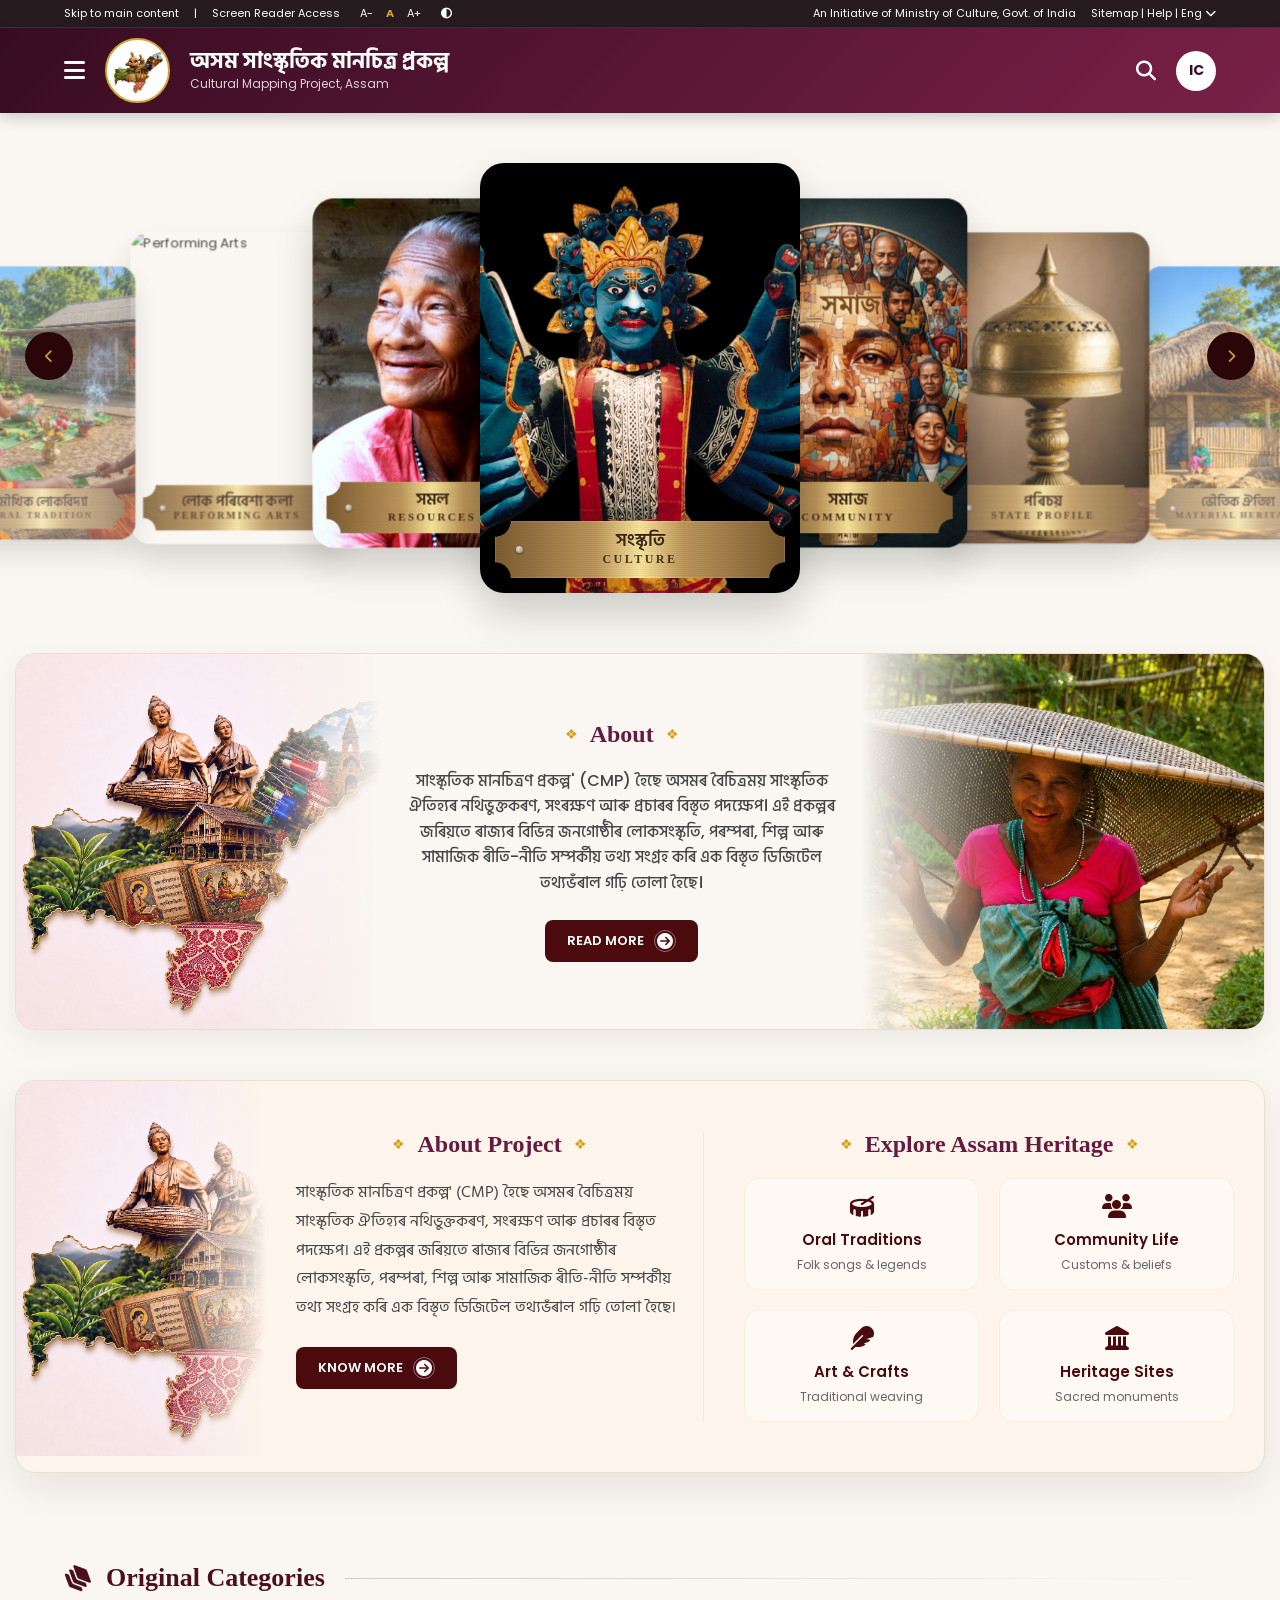
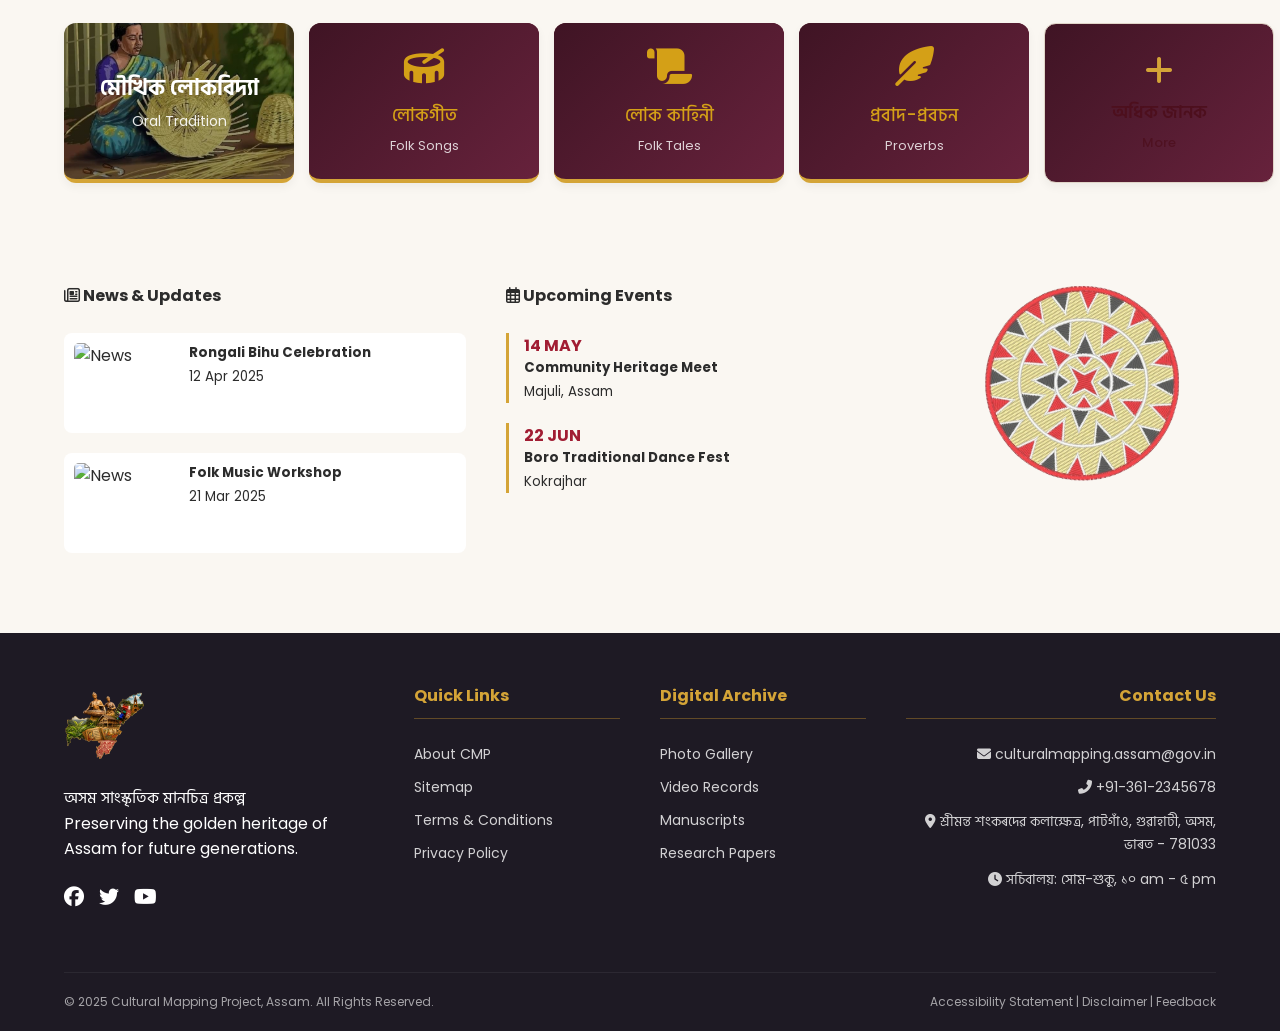
==== index.html @ 6294e620 "Himaxu1" ====
<!DOCTYPE html>
<html lang="as">

<head>
    <meta charset="UTF-8">
    <meta name="viewport" content="width=device-width, initial-scale=1.0">
    <title>অসম সাংস্কৃতিক মানচিত্ৰ প্ৰকল্প | Cultural Mapping Project, Assam</title>

    <!-- Font Awesome 6 -->
    <link rel="stylesheet" href="https://cdnjs.cloudflare.com/ajax/libs/font-awesome/6.4.0/css/all.min.css">
    <link rel="stylesheet" href="assets/css/homepage-styles.css">

    <!-- Google Fonts: Poppins & Hind Siliguri for Assamese -->
    <link
        href="https://fonts.googleapis.com/css2?family=Poppins:wght@400;500;600;700&family=Hind+Siliguri:wght@400;500;600;700&display=swap"
        rel="stylesheet">
</head>

<body>

    <!-- SECTION 1: Accessibility -->
    <div class="top-acc-bar">
        <div class="acc-left">
            <a href="#">Skip to main content</a>
            <span>|</span>
            <a href="#">Screen Reader Access</a>
            <div class="font-tools">
                <span>A-</span> <span class="active">A</span> <span>A+</span>
            </div>
            <span><i class="fas fa-adjust"></i></span>
        </div>
        <div class="acc-right">
            <span>An Initiative of Ministry of Culture, Govt. of India</span>
            <span>Sitemap | Help | Eng <i class="fas fa-chevron-down"></i></span>
        </div>
    </div>

    <!-- SECTION 2: Header -->
    <header>
        <div class="header-left">
            <div class="menu-toggle"><i class="fas fa-bars"></i></div>
            <a href ="index.html">
            <div class="logo-circle">
                <img src="assets/logo_cm.png" alt="Logo">
            </div>
            </a>
            <div class="title-area">
                <h1>অসম সাংস্কৃতিক মানচিত্ৰ প্ৰকল্প</h1>
                <p>Cultural Mapping Project, Assam</p>
            </div>
        </div>
        <div class="header-right">
            <i class="fas fa-search" style="font-size: 20px; cursor: pointer;"></i>
            <div class="ic-badge">IC</div>
        </div>
    </header>
    <!-- SECTION 3: Collapsible Navigation Menu -->
    <nav class="navbar-menu" id="navbarMenu">
        <div class="navbar-menu-inner">
            <!-- Close Button -->
            <div class="menu-close"><i class="fas fa-times"></i></div>

            <!-- Menu Items -->
            <ul class="menu-list">
                <!-- Menu 1: Xobixesh with 5 submenus -->
                <li class="menu-item">
                    <a href="#" class="menu-link menu-parent">
                        <span>সবিশেষ</span>
                        <i class="fas fa-chevron-down toggle-icon"></i>
                    </a>
                    <ul class="submenu">
                        <li><a href="#">বিষয়বস্তু ১</a></li>
                        <li><a href="#">বিষয়বস্তু ২</a></li>
                        <li><a href="#">বিষয়বস্তু ৩</a></li>
                        <li><a href="#">বিষয়বস্তু ৪</a></li>
                        <li><a href="#">বিষয়বস্তু ৫</a></li>
                    </ul>
                </li>

                <!-- Menu 2: Rajya Porisoi -->
                <li class="menu-item">
                    <a href="#" class="menu-link">
                        <span>ৰাজ্য পৰিচয়</span>
                    </a>
                </li>

                <!-- Menu 3: Xomol with 4 submenus -->
                <li class="menu-item">
                    <a href="#" class="menu-link menu-parent">
                        <span>সমল</span>
                        <i class="fas fa-chevron-down toggle-icon"></i>
                    </a>
                    <ul class="submenu">
                        <li><a href="#">সম্পদ ১</a></li>
                        <li><a href="#">সম্পদ ২</a></li>
                        <li><a href="#">সম্পদ ৩</a></li>
                        <li><a href="#">সম্পদ ৪</a></li>
                    </ul>
                </li>

                <!-- Menu 4: Karmoklaap -->
                <li class="menu-item">
                    <a href="#" class="menu-link">
                        <span>কৰ্মক্লাপ</span>
                    </a>
                </li>
            </ul>
        </div>
    </nav>


    <!-- SECTION 5: Carousal Section -->
    <section class="cmp-hero-carousel-section">

        <button class="cmp-carousel-arrow cmp-prev" id="prevBtn">
            <i class="fas fa-chevron-left"></i>
        </button>

        <button class="cmp-carousel-arrow cmp-next" id="nextBtn">
            <i class="fas fa-chevron-right"></i>
        </button>

        <div class="cmp-carousel-wrapper">

            <!-- Slide 1: Culture -->
            <a href="Sanskriti.html">
                <div class="cmp-slide">
                    <img src="assets/slider/সংস্কৃতি.jpg" alt="Culture">
                    <div class="cmp-slide-label">
                        <div class="as-title">সংস্কৃতি</div>
                        <div class="en-subtitle">Culture</div>
                    </div>
                </div>
            </a>

            <!-- Slide 2: Community -->
            <div class="cmp-slide">
                <img src="assets/slider/সমাজ.jpg" alt="Community">
                <div class="cmp-slide-label">
                    <div class="as-title">সমাজ</div>
                    <div class="en-subtitle">Community</div>
                </div>
            </div>

            <!-- Slide 3: State Profile -->
            <div class="cmp-slide">
                <img src="assets/slider/ৰাজ্য পৰিচয়.png" alt="Profile">
                <div class="cmp-slide-label">
                    <div class="as-title">পৰিচয়</div>
                    <div class="en-subtitle">State Profile</div>
                </div>
            </div>

            <!-- Slide 4: Material Heritage -->
            <div class="cmp-slide">
                <img src="assets/slider/ভৌতিক সংস্কৃতি.png" alt="Material Heritage">
                <div class="cmp-slide-label">
                    <div class="as-title">ভৌতিক ঐতিহ্য</div>
                    <div class="en-subtitle">Material Heritage</div>
                </div>
            </div>

            <!-- Slide 5: Oral Tradition -->
            <div class="cmp-slide">
                <img src="assets/slider/মৌখিক লোক বিদ্যা.png" alt="Oral Tradition">
                <div class="cmp-slide-label">
                    <div class="as-title">মৌখিক লোকবিদ্যা</div>
                    <div class="en-subtitle">Oral Tradition</div>
                </div>
            </div>

            <!-- Slide 6: Folk Performing Arts -->
            <div class="cmp-slide">
                <img src="assets/slider/লোক পৰিবেশ্য কলা.jpg" alt="Performing Arts">
                <div class="cmp-slide-label">
                    <div class="as-title">লোক পৰিবেশ্য কলা</div>
                    <div class="en-subtitle">Performing Arts</div>
                </div>
            </div>

            <!-- Slide 7: Resources -->
            <div class="cmp-slide">
                <img src="assets/slider/সমল.jpg" alt="Resources">
                <div class="cmp-slide-label">
                    <div class="as-title">সমল</div>
                    <div class="en-subtitle">Resources</div>
                </div>
            </div>

        </div>

    </section>

    <!-- SECTION NEW: About Project -->
    <div class="heritage-banner">

        <!-- Left King Image -->
        <div class="left-side-img"></div>

        <!-- Center Text -->
        <div class="content-area">
            <!-- <div class="tagline">Did You Know ?</div> -->
            <!-- <h2 class="title">About</h2> -->
            <div class="cmp-title-row">
                <span>❖</span>
                <h3>About</h3>
                <span>❖</span>
            </div>
            <p class="desc">
                সাংস্কৃতিক মানচিত্ৰণ প্ৰকল্প' (CMP) হৈছে অসমৰ বৈচিত্ৰময় সাংস্কৃতিক ঐতিহ্যৰ নথিভুক্তকৰণ, সংৰক্ষণ আৰু
                প্ৰচাৰৰ বিস্তৃত পদক্ষেপ। এই প্ৰকল্পৰ জৰিয়তে ৰাজ্যৰ বিভিন্ন জনগোষ্ঠীৰ লোকসংস্কৃতি, পৰম্পৰা, শিল্প আৰু
                সামাজিক ৰীতি-নীতি সম্পৰ্কীয় তথ্য সংগ্ৰহ কৰি এক বিস্তৃত ডিজিটেল তথ্যভঁৰাল গঢ়ি তোলা হৈছে।
            </p>
            <a href="#" class="btn-read-more">
                Read More <i class="fas fa-arrow-circle-right"></i>
            </a>
        </div>

        <!-- Right Temple Image -->
        <div class="right-side-img"></div>
    </div>

    <section class="cmp-unified-about">

        <!-- Frame Left -->
        <div class="side-img left-side-img"></div>

        <!-- Combined Center Content -->
        <div class="content-wrap">

            <!-- Column 1: Project Description -->
            <div class="about-text-col">
                <div class="cmp-title-row">
                    <span>❖</span>
                    <h3>About Project</h3>
                    <span>❖</span>
                </div>
                <p>
                    সাংস্কৃতিক মানচিত্ৰণ প্ৰকল্প' (CMP) হৈছে অসমৰ বৈচিত্ৰময় সাংস্কৃতিক ঐতিহ্যৰ নথিভুক্তকৰণ, সংৰক্ষণ আৰু
                    প্ৰচাৰৰ বিস্তৃত পদক্ষেপ। এই প্ৰকল্পৰ জৰিয়তে ৰাজ্যৰ বিভিন্ন জনগোষ্ঠীৰ লোকসংস্কৃতি, পৰম্পৰা, শিল্প
                    আৰু সামাজিক ৰীতি-নীতি সম্পৰ্কীয় তথ্য সংগ্ৰহ কৰি এক বিস্তৃত ডিজিটেল তথ্যভঁৰাল গঢ়ি তোলা হৈছে।
                </p>
                <a href="#" class="btn-read-more">
                    Know More <i class="fas fa-arrow-circle-right"></i>
                </a>
            </div>

            <!-- Column 2: Heritage Explorer -->
            <div class="about-grid-col">
                <div class="cmp-title-row">
                    <span>❖</span>
                    <h3>Explore Assam Heritage</h3>
                    <span>❖</span>
                </div>

                <div class="heritage-grid">
                    <div class="heritage-item">
                        <i class="fas fa-drum"></i>
                        <h4>Oral Traditions</h4>
                        <p>Folk songs & legends</p>
                    </div>
                    <div class="heritage-item">
                        <i class="fas fa-users"></i>
                        <h4>Community Life</h4>
                        <p>Customs & beliefs</p>
                    </div>
                    <div class="heritage-item">
                        <i class="fas fa-feather"></i>
                        <h4>Art & Crafts</h4>
                        <p>Traditional weaving</p>
                    </div>
                    <div class="heritage-item">
                        <i class="fas fa-landmark"></i>
                        <h4>Heritage Sites</h4>
                        <p>Sacred monuments</p>
                    </div>
                </div>
            </div>

        </div>


    </section>


    <!-- 2. ORIGINAL CATEGORIES SECTION -->
    <section class="categories-section">
        <div class="category-header">
            <i class="fas fa-layer-group header-icon"></i>
            <h2>Original Categories</h2>
            <div class="divider-line"></div>
        </div>

        <div class="category-grid">
            <!-- Card 1: Featured -->
            <a href="#" class="cat-card featured">
                <h3>মৌখিক লোকবিদ্যা</h3>
                <p>Oral Tradition</p>
            </a>

            <!-- Card 2: Folk Songs -->
            <a href="#" class="cat-card maroon">
                <i class="fas fa-drum"></i>
                <div class="as-text">লোকগীত</div>
                <div class="en-text">Folk Songs</div>
            </a>

            <!-- Card 3: Folk Tales -->
            <a href="#" class="cat-card maroon">
                <i class="fas fa-scroll"></i>
                <div class="as-text">লোক কাহিনী</div>
                <div class="en-text">Folk Tales</div>
            </a>

            <!-- Card 4: Proverbs -->
            <a href="#" class="cat-card maroon">
                <i class="fas fa-feather-pointed"></i>
                <div class="as-text">প্ৰবাদ-প্রবচন</div>
                <div class="en-text">Proverbs</div>
            </a>

            <!-- Card 6: More -->
            <a href="#" class="cat-card more">
                <i class="fas fa-plus"></i>
                <div class="as-text">অধিক জানক</div>
                <div class="en-text">More</div>
            </a>
        </div>
    </section>

    <!-- SECTION 11: News & Events -->
    <section class="section-padding">
        <div class="news-events-grid">
            <div>
                <h4 style="margin-bottom: 25px;"><i class="far fa-newspaper"></i> News & Updates</h4>
                <div class="news-card">
                    <img src="https://placehold.co/100x80/5A1737/white?text=Bihu" alt="News">
                    <div>
                        <h5>Rongali Bihu Celebration</h5><small>12 Apr 2025</small>
                    </div>
                </div>
                <div class="news-card">
                    <img src="https://placehold.co/100x80/5A1737/white?text=Music" alt="News">
                    <div>
                        <h5>Folk Music Workshop</h5><small>21 Mar 2025</small>
                    </div>
                </div>
            </div>
            <div>
                <h4 style="margin-bottom: 25px;"><i class="far fa-calendar-alt"></i> Upcoming Events</h4>
                <div class="event-item">
                    <p class="event-date">14 MAY</p>
                    <h5>Community Heritage Meet</h5>
                    <small>Majuli, Assam</small>
                </div>
                <div class="event-item">
                    <p class="event-date">22 JUN</p>
                    <h5>Boro Traditional Dance Fest</h5>
                    <small>Kokrajhar</small>
                </div>
            </div>
            <div style="text-align: center;">
                <!-- Decorative Mandala from Image -->
                <img src="assets/jappi.jpg" style="width: 200px; opacity: 0.8;" alt="Mandala">
            </div>
        </div>
    </section>

    <!-- SECTION 13: Footer -->
    <footer>
        <div class="footer-grid">
            <div class="footer-col">
                <img src="assets/logo_cm.png" width="80" alt="Logo">
                <p style="margin-top: 15px; line-height: 1.6;">অসম সাংস্কৃতিক মানচিত্ৰ প্ৰকল্প<br>Preserving the golden
                    heritage of Assam for future generations.</p>
                <div class="social-links">
                    <a href="#"><i class="fab fa-facebook"></i></a>
                    <a href="#"><i class="fab fa-twitter"></i></a>
                    <a href="#"><i class="fab fa-youtube"></i></a>
                </div>
            </div>
            <div class="footer-col">
                <h4>Quick Links</h4>
                <ul>
                    <li>About CMP</li>
                    <li>Sitemap</li>
                    <li>Terms & Conditions</li>
                    <li>Privacy Policy</li>
                </ul>
            </div>
            <div class="footer-col">
                <h4>Digital Archive</h4>
                <ul>
                    <li>Photo Gallery</li>
                    <li>Video Records</li>
                    <li>Manuscripts</li>
                    <li>Research Papers</li>
                </ul>
            </div>
            <div class="footer-col" style="text-align: right;">
                <h4>Contact Us</h4>
                <ul>
                    <li><i class="fas fa-envelope"></i> culturalmapping.assam@gov.in</li>
                    <li><i class="fas fa-phone-alt"></i> +91-361-2345678</li>
                    <li><i class="fas fa-location-dot"></i> শ্ৰীমন্ত শংকৰদেৱ কলাক্ষেত্ৰ, পাটগাঁও, গুৱাহাটী, অসম, ভাৰত -
                        781033</li>
                    <li><i class="fas fa-clock"></i> সচিবালয়: সোম-শুকু, ১০ am - ৫ pm</li>
                </ul>

            </div>
        </div>
        <div class="footer-bottom">
            <p>&copy; 2025 Cultural Mapping Project, Assam. All Rights Reserved.</p>
            <p>Accessibility Statement | Disclaimer | Feedback</p>
        </div>
    </footer>

    <script>
        const data = [
            { label: "লোক-সংস্কৃতি", img: "https://placehold.co/400x600/5A1737/white?text=Dance" },
            { label: "পৰিৱেশ", img: "https://placehold.co/400x600/5A1737/white?text=Nature" },
            { label: "সমাজ", img: "https://placehold.co/400x600/5A1737/white?text=Society" },
            { label: "সংস্কৃতি", img: "https://placehold.co/400x600/5A1737/white?text=Culture" },
            { label: "স্থাপত্য", img: "https://placehold.co/400x600/5A1737/white?text=Temple" }
        ];

        let current = 2;

        function renderCarousel() {
            const track = document.getElementById('carousel');
            track.innerHTML = '';
            data.forEach((item, i) => {
                const card = document.createElement('div');
                card.className = 'card';
                if (i === current) card.classList.add('active');
                else if (i === current - 1) card.classList.add('left1');
                else if (i === current + 1) card.classList.add('right1');
                else card.style.opacity = '0';

                card.innerHTML = `
                    <img src="${item.img}" alt="${item.label}">
                    <div class="label">${item.label}</div>
                `;
                track.appendChild(card);
            });
        }

        setInterval(() => {
            current = (current + 1) % data.length;
            renderCarousel();
        }, 5000);

        renderCarousel();
    </script>
</body>

<script>

    document.addEventListener("DOMContentLoaded", function () {

        const slides = document.querySelectorAll(".cmp-slide");

        let current = 0;

        function renderCarousel() {

            slides.forEach(slide => {
                slide.className = "cmp-slide";
            });

            const total = slides.length;

            slides[current].classList.add("active");

            slides[(current - 1 + total) % total].classList.add("left1");
            slides[(current - 2 + total) % total].classList.add("left2");
            slides[(current - 3 + total) % total].classList.add("left3");

            slides[(current + 1) % total].classList.add("right1");
            slides[(current + 2) % total].classList.add("right2");
            slides[(current + 3) % total].classList.add("right3");
        }

        renderCarousel();

        document.getElementById("nextBtn").addEventListener("click", function () {
            current = (current + 1) % slides.length;
            renderCarousel();
        });

        document.getElementById("prevBtn").addEventListener("click", function () {
            current = (current - 1 + slides.length) % slides.length;
            renderCarousel();
        });

        setInterval(function () {
            current = (current + 1) % slides.length;
            renderCarousel();
        }, 5000);

    });

</script>
<script src="assets/js/menu.js"></script>

</html>
---- assets/css/homepage-styles.css ----
:root {
            --ic-black: #000000;
            --heritage-maroon: #370c21;
            --heritage-maroon-light: #7A2148;
            --gamusa-red: #A11D33;
            --assam-gold: #D4A437;
            --warm-ivory: #FAF7F2;
            --border-tan: #E7DCCB;
            --text-dark: #2c2c2c;
            --bg-cream: #FAF7F2;
            --maroon-dark: #4D0F1D;
            --gold-accent: #D4AF37;
            --more-card-bg: #F2E7D6;
            --text-white: #FFFFFF;
            --bg-cream: #fdf5ec; /* Warm ivory background */
            --maroon: #4a0a0e;   /* Traditional Ahom maroon */
            --text-gray: #444;
            --gold-accent: #d4a017;
            --bg-cream: #fdf5ec; 
            --maroon: #4a0a0e;   
            --text-gray: #444;
            --gold-accent: #d4a017;
        }

        * { margin: 0; padding: 0; box-sizing: border-box; }
        body {
            font-family: 'Poppins', 'Hind Siliguri', sans-serif;
            background: var(--warm-ivory);
            color: var(--text-dark);
            overflow-x: hidden;
        }

        /* SECTION 1: Accessibility Bar */
        .top-acc-bar {
            background-color: #261c1f;
            color: white;
            padding: 5px 5%;
            display: flex;
            justify-content: space-between;
            font-size: 11px;
            border-bottom: 1px solid rgba(255,255,255,0.1);
        }
        .acc-left, .acc-right { display: flex; gap: 15px; align-items: center; }
        .acc-left a { color: white; text-decoration: none; }
        .font-tools span { cursor: pointer; padding: 0 5px; }
        .font-tools .active { color: var(--assam-gold); font-weight: bold; }

        /* SECTION 2: Main Header */
        header {
            background: linear-gradient(135deg, var(--heritage-maroon), var(--heritage-maroon-light));
            padding: 10px 5%;
            color: white;
            display: flex;
            justify-content: space-between;
            align-items: center;
            position: sticky;
            top: 0;
            z-index: 1000;
            box-shadow: 0 4px 15px rgba(0,0,0,0.2);
        }
        .header-left { display: flex; align-items: center; gap: 20px; }
        .menu-toggle { font-size: 24px; cursor: pointer; }
        .logo-circle {
            width: 65px; height: 65px; background: white; border-radius: 50%;
            display: flex; align-items: center; justify-content: center;
            border: 2px solid var(--assam-gold);
        }
        .logo-circle img { width: 50px; }
        .title-area h1 { font-size: 22px; line-height: 1.2; }
        .title-area p { font-size: 12px; opacity: 0.8; }
        .header-right { display: flex; gap: 20px; align-items: center; }
        .ic-badge { 
            width: 40px; height: 40px; background: white; color: var(--heritage-maroon);
            border-radius: 50%; display: flex; align-items: center; justify-content: center;
            font-weight: bold; font-size: 14px;
        }

        /* SECTION 3: Hero Banner */
        .hero-section {
            padding: 60px 5%;
            display: grid;
            grid-template-columns: 1fr 1fr;
            align-items: center;
            gap: 40px;
            background: radial-gradient(circle at top right, #fff, var(--warm-ivory));
        }
        .hero-text h2 { font-size: 42px; color: var(--heritage-maroon); margin-bottom: 20px; }
        .hero-text p { font-size: 16px; margin-bottom: 30px; line-height: 1.6; }
        .hero-btns { display: flex; gap: 15px; }
        .btn-gold { 
            background: var(--assam-gold); color: #000; padding: 12px 25px; 
            border-radius: 5px; font-weight: 600; border: none; cursor: pointer;
        }
        .btn-outline {
            border: 2px solid var(--heritage-maroon); color: var(--heritage-maroon);
            padding: 10px 25px; border-radius: 5px; font-weight: 600;
        }
        .hero-visual img { width: 100%; max-width: 600px; animation: float 6s ease-in-out infinite; }

        @keyframes float {
            0%, 100% { transform: translateY(0); }
            50% { transform: translateY(-20px); }
        }

        /* SECTION 4: Heritage Carousel (3D Logic) */
        .carousel-container {
            padding: 50px 0;
            background: #eee;
            overflow: hidden;
            position: relative;
            height: 500px;
        }
        .carousel-track {
            position: relative; width: 100%; height: 100%;
            display: flex; justify-content: center; align-items: center;
        }
        .card {
            position: absolute; width: 260px; height: 380px;
            border-radius: 15px; overflow: hidden;
            transition: all 0.6s cubic-bezier(0.2, 0.9, 0.4, 1.1);
            box-shadow: 0 15px 35px rgba(0,0,0,0.3);
            cursor: pointer;
        }
        .card img { width: 100%; height: 100%; object-fit: cover; }
        .card .label {
            position: absolute; bottom: 0; width: 100%;
            background: rgba(0,0,0,0.7); color: white;
            padding: 15px; text-align: center; font-size: 14px;
        }
        .card.active { z-index: 10; transform: scale(1.1); }
        .card.left1 { transform: translateX(-120%) scale(0.9); opacity: 0.7; z-index: 5; }
        .card.right1 { transform: translateX(120%) scale(0.9); opacity: 0.7; z-index: 5; }

        /* Gamusa Border Element */
        .gamusa-divider {
            height: 10px;
            background: repeating-linear-gradient(45deg, var(--gamusa-red), var(--gamusa-red) 10px, transparent 10px, transparent 20px);
            border-top: 1px solid var(--assam-gold);
            border-bottom: 1px solid var(--assam-gold);
            margin: 40px 0;
        }

        /* SECTION 5 & 6: About & Categories */
        .section-padding { padding: 60px 5%; }
        .about-row { display: grid; grid-template-columns: 1fr 1fr; gap: 60px; }
        .icon-grid { display: grid; grid-template-columns: 1fr 1fr; gap: 20px; }
        .icon-box { background: white; padding: 20px; border-radius: 10px; text-align: center; border: 1px solid var(--border-tan); }
        .icon-box i { font-size: 32px; color: var(--assam-gold); margin-bottom: 10px; }

        .category-grid {
            display: grid;
            grid-template-columns: repeat(auto-fit, minmax(200px, 1fr));
            gap: 20px;
            margin-top: 30px;
        }
        .cat-card {
            background: linear-gradient(135deg, #3f1424, #67223c);
            color: white; padding: 30px 20px; border-radius: 12px;
            text-align: center; transition: transform 0.3s;
            border-bottom: 4px solid var(--assam-gold);
        }
        .cat-card:hover { transform: translateY(-10px); }
        .cat-card i { font-size: 28px; color: var(--assam-gold); margin-bottom: 15px; display: block; }

        /* News & Events */
        .news-events-grid { display: grid; grid-template-columns: 1.5fr 1.5fr 1fr; gap: 40px; }
        .news-card { display: flex; gap: 15px; margin-bottom: 20px; background: white; padding: 10px; border-radius: 8px; }
        .news-card img { width: 100px; height: 80px; object-fit: cover; border-radius: 5px; }
        .event-item { border-left: 3px solid var(--assam-gold); padding-left: 15px; margin-bottom: 20px; }
        .event-date { color: var(--gamusa-red); font-weight: bold; }

        /* SECTION 13: Footer */
        footer {
            background: linear-gradient(135deg, #1e1a24, #1e1a24);
            color: white; padding: 50px 5% 20px;
            position: relative; overflow: hidden;
        }
        /* Map Watermark */
        footer::before {
            content: ""; position: absolute; top: 0; right: 0; width: 40%; height: 100%;
            background: url('https://upload.wikimedia.org/wikipedia/commons/thumb/c/cc/Assam_outline_map.svg/500px-Assam_outline_map.svg.png');
            background-size: contain; background-repeat: no-repeat; opacity: 0.05; pointer-events: none;
        }
        .footer-grid { display: grid; grid-template-columns: 1.5fr 1fr 1fr 1.5fr; gap: 40px; position: relative; }
        .footer-col h4 { color: var(--assam-gold); margin-bottom: 25px; border-bottom: 1px solid rgba(255,184,46,0.3); padding-bottom: 10px; }
        .footer-col ul { list-style: none; }
        .footer-col ul li { margin-bottom: 12px; font-size: 14px; opacity: 0.8; }
        .social-links { display: flex; gap: 15px; margin-top: 20px; }
        .social-links a { color: white; font-size: 20px; }

        .footer-bottom {
            margin-top: 60px; padding-top: 20px; border-top: 1px solid rgba(255,255,255,0.1);
            display: flex; justify-content: space-between; font-size: 12px; opacity: 0.6;
        }

        /* Mobile Adjustments */
        @media (max-width: 900px) {
            .hero-section, .about-row, .news-events-grid, .footer-grid { grid-template-columns: 1fr; }
            .hero-visual { order: -1; }
        }

        /* ==================================================
        CMP HERITAGE CAROUSEL - UPDATED
        ================================================== */

        .cmp-hero-carousel-section{
            position:relative;
            padding:50px 0 30px;
            background:#faf7f2;
            overflow:hidden;
        }

        .cmp-carousel-wrapper{
            position:relative;
            max-width:1200px;
            height:460px;
            margin:auto;
        }

        .cmp-slide{
            position:absolute;
            top:0;
            left:50%;
            width:260px;
            height:380px;
            overflow:hidden;
            border-radius:24px;
            transition:all .8s cubic-bezier(.22,.61,.36,1);
            box-shadow:0 20px 40px rgba(0,0,0,.18);
            cursor:pointer;

            /* FIX: Hide all slides by default so extra cards don't stack in the center */
            opacity: 0;
            visibility: hidden;
            pointer-events: none;
            z-index: 0;
            transform: translateX(-50%) scale(0.5);
        }

        /* FIX: Reveal only the slides that are part of the active viewing range */
        .cmp-slide.active,
        .cmp-slide.left1, .cmp-slide.left2, .cmp-slide.left3,
        .cmp-slide.right1, .cmp-slide.right2, .cmp-slide.right3 {
            opacity: 1;
            visibility: visible;
            pointer-events: auto;
        }

        .cmp-slide img{
            width:100%;
            height:100%;
            object-fit:cover;
        }

        /* ACTIVE */
        .cmp-slide.active{
            width:320px;
            height:430px;
            transform: translateX(-50%) scale(1);
            z-index:10;
            opacity: 1;
        }

        /* LEFT SIDE */
        .cmp-slide.left1{
            transform: translateX(-130%) translateY(20px) scale(.92);
            z-index:8;
        }

        .cmp-slide.left2{
            transform: translateX(-205%) translateY(35px) scale(.82);
            z-index:6;
            opacity:.85;
        }

        .cmp-slide.left3{
            transform: translateX(-280%) translateY(50px) scale(.72);
            z-index:4;
            opacity:.65;
        }

        /* RIGHT SIDE */
        .cmp-slide.right1{
            transform: translateX(30%) translateY(20px) scale(.92);
            z-index:8;
        }

        .cmp-slide.right2{
            transform: translateX(105%) translateY(35px) scale(.82);
            z-index:6;
            opacity:.85;
        }

        .cmp-slide.right3{
            transform: translateX(180%) translateY(50px) scale(.72);
            z-index:4;
            opacity:.65;
        }

        /* ARROWS */
        .cmp-carousel-arrow{
            position:absolute;
            top:45%;
            transform:translateY(-50%);
            width:48px;
            height:48px;
            border:none;
            border-radius:50%;
            background:#2b0608;
            color:#d4a437;
            cursor:pointer;
            z-index:100;
            transition:.3s;
        }

        .cmp-carousel-arrow:hover{
            background:#4c1030;
        }

        .cmp-prev{ left:25px; }
        .cmp-next{ right:25px; }

        /* DOTS */
        .cmp-carousel-dots{
            margin-top:20px;
            display:flex;
            justify-content:center;
            gap:10px;
        }

        .cmp-carousel-dots span{
            width:12px;
            height:12px;
            border-radius:50%;
            border:1px solid #651b3f;
            cursor: pointer;
        }

        .cmp-carousel-dots span.active{
            background:#651b3f;
        }

        /* MOBILE */
        @media(max-width:768px){
            .cmp-carousel-wrapper{ height:350px; }
            .cmp-slide{ width:180px; height:270px; }
            .cmp-slide.active{ width:220px; height:320px; }
            .cmp-slide.left2, .cmp-slide.right2, .cmp-slide.left3, .cmp-slide.right3{
                display:none !important;
            }
            .cmp-prev{ left:10px; }
            .cmp-next{ right:10px; }
        }
        /* ===================================
        ABOUT SECTION
        =================================== */

        .cmp-about-section{
            padding:30px 20px;
            background:#f8f4ef;
        }

        .cmp-about-card{

            max-width:1400px;
            margin:auto;

            background:#fcfaf7;

            border:1px solid #d9cdc3;
            border-radius:16px;

            display:flex;
            overflow:hidden;
        }

        /* LEFT */

        .cmp-about-left{

            width:32%;
            padding:40px;

            border-right:1px solid #e4d9cf;
        }

        .cmp-about-left h2{

            font-family:'Playfair Display', serif;
            color:#651b3f;
            font-size:30px;
            margin-bottom:10px;
        }

        .cmp-divider{

            color:#651b3f;
            margin-bottom:25px;
            display:flex;
            gap:15px;
            align-items:center;
        }

        .cmp-about-left p{

            font-size:16px;
            line-height:1.8;
            color:#333;
            margin-bottom:25px;
        }

        .cmp-btn{

            display:inline-flex;
            align-items:center;
            gap:10px;

            background:#651b3f;
            color:#fff;

            text-decoration:none;

            padding:12px 22px;
            border-radius:8px;

            transition:.3s;
        }

        .cmp-btn:hover{

            background:#4a102d;
        }

        /* RIGHT */

        .cmp-about-right{

            width:68%;
            padding:40px;
        }

        .cmp-title-row{

            display:flex;
            justify-content:center;
            align-items:center;
            gap:15px;

            margin-bottom:35px;
        }

        .cmp-title-row h3{

            color:#651b3f;
            font-family:'Playfair Display', serif;
            font-size:30px;
        }

        .cmp-title-row span{

            color:#651b3f;
        }

        /* GRID */

        .cmp-heritage-grid{

            display:grid;
            grid-template-columns:repeat(4,1fr);
        }

        .cmp-heritage-item{

            text-align:center;
            padding:20px;

            border-right:1px solid #e4d9cf;
        }

        .cmp-heritage-item:last-child{

            border-right:none;
        }

        .cmp-heritage-item i{

            font-size:42px;
            color:#651b3f;
            margin-bottom:15px;
        }

        .cmp-heritage-item h4{

            color:#651b3f;
            font-family:'Playfair Display', serif;
            font-size:18px;
            margin-bottom:10px;
        }

        .cmp-heritage-item p{

            color:#444;
            font-size:15px;
            line-height:1.6;
        }

        /* HOVER */

        .cmp-heritage-item:hover i{

            transform:translateY(-5px);
            transition:.3s;
        }

        /* RESPONSIVE */

        @media(max-width:992px){

            .cmp-about-card{
                flex-direction:column;
            }

            .cmp-about-left,
            .cmp-about-right{
                width:100%;
            }

            .cmp-about-left{
                border-right:none;
                border-bottom:1px solid #e4d9cf;
            }

            .cmp-heritage-grid{
                grid-template-columns:repeat(2,1fr);
                gap:20px;
            }

            .cmp-heritage-item{
                border:none;
            }
        }

        @media(max-width:576px){

            .cmp-heritage-grid{
                grid-template-columns:1fr;
            }

            .cmp-about-left h2{
                font-size:30px;
            }

            .cmp-title-row h3{
                font-size:28px;
                text-align:center;
            }
        }
    

        /* --- ORIGINAL CATEGORIES (The Requested Exact Look) --- */
        .categories-section { padding: 40px 5%; max-width: 1400px; margin: 0 auto; }

        /* Header Style with Icon and Line */
        .category-header { display: flex; align-items: center; margin-bottom: 25px; }
        .category-header i.header-icon { font-size: 24px; color: var(--maroon-dark); margin-right: 15px; transform: rotate(45deg); }
        .category-header h2 { font-family: 'Playfair Display', serif; font-size: 26px; color: var(--maroon-dark); font-weight: 700; white-space: nowrap; margin-right: 20px; }
        .category-header .divider-line { flex-grow: 1; height: 1px; background: linear-gradient(to right, #ccc, transparent); }

        /* Grid Layout */
        .category-grid { display: grid; grid-template-columns: repeat(6, 1fr); gap: 15px; }

        .cat-card { border-radius: 12px; display: flex; flex-direction: column; align-items: center; justify-content: center; height: 160px; width: 230px; padding: 20px; text-align: center; text-decoration: none; transition: transform 0.3s ease; box-shadow: 0 4px 10px rgba(0,0,0,0.05); }
        .cat-card:hover { transform: translateY(-5px); }

        /* Card 1: Featured Image Card */
        .cat-card.featured { 
            grid-column: span 1;
            background: linear-gradient(rgba(0,0,0,0.2), rgba(0,0,0,0.4)), url('../cars-1.jpg'); /* Placeholder for traditional textile image */
            background-size: cover;
            background-position: center;
            color: var(--text-white);
        }
        .cat-card.featured h3 { font-size: 22px; font-weight: 700; margin-bottom: 5px; }
        .cat-card.featured p { font-size: 14px; opacity: 0.9; }

        /* Cards 2-5: Solid Maroon Cards */
        .cat-card.maroon { background-color: var(--maroon-dark); color: var(--text-white); }
        .cat-card.maroon i { font-size: 40px; color: var(--gold-accent); margin-bottom: 15px; }
        .cat-card.maroon .as-text { font-size: 18px; font-weight: 500; color: var(--gold-accent); margin-bottom: 4px; }
        .cat-card.maroon .en-text { font-size: 13px; opacity: 0.8; }

        /* Card 6: More Card */
        .cat-card.more { background-color: var(--more-card-bg); color: var(--maroon-dark); border: 1px solid #e0d5c8; }
        .cat-card.more i { font-size: 32px; margin-bottom: 12px; }
        .cat-card.more .as-text { font-size: 18px; font-weight: 600; margin-bottom: 4px; }
        .cat-card.more .en-text { font-size: 13px; font-weight: 500; }

        @media (max-width: 1024px) { .category-grid { grid-template-columns: repeat(3, 1fr); } }
        @media (max-width: 600px) { .category-grid { grid-template-columns: repeat(2, 1fr); } .carousel .card { width: 220px; height: 320px; } }
    

        /* Container Styling */
        .heritage-banner {
            max-width: 1250px;
            margin: 0 auto;
            /* background-color: var(--bg-cream); */
            border: 1px solid #e9dfd3;
            border-radius: 20px;
            position: relative;
            display: flex;
            align-items: center;
            overflow: hidden;
            box-shadow: 0 10px 30px rgba(0,0,0,0.06);
            min-height: 320px;
        }

        /* Navigation Arrows */
        .nav-arrow {
            position: absolute;
            top: 50%;
            transform: translateY(-50%);
            width: 38px;
            height: 38px;
            background-color: var(--maroon);
            color: white;
            border-radius: 50%;
            display: flex;
            align-items: center;
            justify-content: center;
            cursor: pointer;
            z-index: 10;
            box-shadow: 0 4px 10px rgba(0,0,0,0.2);
            font-size: 14px;
            transition: 0.3s;
        }
        .nav-arrow:hover { background-color: #6a1015; }
        .arrow-left { left: 15px; }
        .arrow-right { right: 15px; }

        /* Image Columns with Fade Effect */
        .left-side-img {
            flex: 1;
            height: 375px;
            background: url('../left-side.png') no-repeat center left;
            background-size: cover;
            /* Creates the smooth fade to the center background */
            mask-image: linear-gradient(to right, black 60%, transparent 100%);
            -webkit-mask-image: linear-gradient(to right, black 60%, transparent 100%);
        }

        .right-side-img {
            flex: 1.1;
            height: 375px;
            background: url('../right-side.png') no-repeat center right;
            background-size: cover;
            /* Creates the smooth fade to the center background */
            mask-image: linear-gradient(to left, black 60%, transparent 100%);
            -webkit-mask-image: linear-gradient(to left, black 60%, transparent 100%);
        }

        /* Center Content Area */
        .content-area {
            flex: 1.2;
            text-align: center;
            padding: 20px;
            z-index: 2;
        }

        .tagline {
            display: flex;
            align-items: center;
            justify-content: center;
            gap: 15px;
            font-size: 15px;
            font-weight: 500;
            color: #333;
            margin-bottom: 5px;
        }
        .tagline::before, .tagline::after {
            content: "";
            width: 25px;
            height: 1px;
            background-color: #888;
        }

        .title {
            font-family: 'Playfair Display', serif;
            font-size: 34px;
            color: var(--maroon);
            margin: 5px 0 15px;
        }

        .desc {
            font-size: 16px;
            font-weight: 500;
            color: var(--text-gray);
            line-height: 1.6;
            /* max-width: 400px; */
            margin: 0 auto 25px;
        }



        /* Carousel Dots */
        .dots {
            display: flex;
            justify-content: center;
            gap: 8px;
            margin-top: 25px;
        }
        .dot { width: 8px; height: 8px; background-color: #d1c5b8; border-radius: 50%; cursor: pointer; }
        .dot.active { background-color: var(--maroon); width: 10px; height: 10px; margin-top: -1px; }

        /* Responsive Fix */
        @media (max-width: 800px) {
            .left-side-img, .right-side-img { display: none; }
            .heritage-banner { min-height: auto; padding: 40px 20px; }
        }
    

        .cmp-unified-about {
            max-width: 1250px;
            margin: 50px auto;
            background-color: var(--bg-cream);
            border: 1px solid #e9dfd3;
            border-radius: 20px;
            position: relative;
            display: flex;
            align-items: stretch; /* Ensures sides match center height */
            overflow: hidden;
            box-shadow: 0 15px 40px rgba(0,0,0,0.08);
            /* min-height: 450px; */
        }

        /* Fading Side Images */
        .side-img {
            flex: 0 0 250px; /* Fixed width for sides */
            z-index: 1;
        }

        .left-side-img {
            background: url('../left-side.png') no-repeat center left;
            background-size: cover;
            mask-image: linear-gradient(to right, black 60%, transparent 100%);
            -webkit-mask-image: linear-gradient(to right, black 60%, transparent 100%);
        }

        .right-side-img {
            background: url('../slider/about.png') no-repeat center right;
            background-size: cover;
            mask-image: linear-gradient(to left, black 60%, transparent 100%);
            -webkit-mask-image: linear-gradient(to left, black 60%, transparent 100%);
        }

        /* Central Content Area */
        .content-wrap {
            flex: 1;
            display: grid;
            grid-template-columns: 1fr 1.2fr; /* About on left, Grid on right */
            gap: 40px;
            padding: 50px 30px;
            z-index: 2;
        }

        /* Reusable Title Row */
        .cmp-title-row {
            display: flex;
            align-items: center;
            gap: 12px;
            margin-bottom: 20px;
            color: var(--maroon);
        }
        .cmp-title-row h3 {
            font-family: 'Playfair Display', serif;
            font-size: 24px;
            margin: 0;
            white-space: nowrap;
        }
        .cmp-title-row span {
            font-size: 14px;
            color: var(--gold-accent);
        }

        /* Left Side: Text */
        .about-text-col {
            border-right: 1px solid rgba(0,0,0,0.05);
            padding-right: 20px;
        }
        .about-text-col p {
            font-family: 'Hind Siliguri', sans-serif;
            font-size: 16px;
            line-height: 1.8;
            color: var(--text-gray);
            margin-bottom: 25px;
        }

        /* Right Side: Heritage Grid */
        .heritage-grid {
            display: grid;
            grid-template-columns: 1fr 1fr;
            gap: 20px;
        }

        .heritage-item {
            background: rgba(255,255,255,0.4);
            padding: 15px;
            border-radius: 15px;
            border: 1px solid rgba(184, 160, 23, 0.1);
            text-align: center;
            transition: 0.3s;
        }
        .heritage-item:hover {
            background: white;
            transform: translateY(-5px);
            box-shadow: 0 5px 15px rgba(0,0,0,0.05);
        }

        .heritage-item i {
            font-size: 24px;
            color: var(--maroon);
            margin-bottom: 10px;
            display: block;
        }
        .heritage-item h4 {
            font-size: 15px;
            color: var(--maroon);
            margin: 0 0 5px 0;
            font-weight: 600;
        }
        .heritage-item p {
            font-size: 12px;
            color: #666;
            margin: 0;
        }

        /* Maroon Button */
        .btn-read-more {
            background-color: var(--maroon);
            color: white;
            padding: 10px 22px;
            border-radius: 8px;
            text-decoration: none;
            font-size: 13px;
            font-weight: 600;
            display: inline-flex;
            align-items: center;
            gap: 10px;
            text-transform: uppercase;
            transition: 0.3s;
        }
        .btn-read-more:hover { background-color: #6a1015; }
        .btn-read-more i {
            font-size: 16px;
            border: 1px solid rgba(255,255,255,0.4);
            border-radius: 50%;
            padding: 2px;
        }

        /* Responsive */
        @media (max-width: 1100px) {
            .side-img { display: none; }
            .content-wrap { grid-template-columns: 1fr; }
            .about-text-col { border-right: none; padding-right: 0; }
        }
    
     
        /* --- Brass Plaque Label CSS --- */
        .cmp-slide-label {
            position: absolute;
            bottom:15px;
            left:15px;
            right:15px;

            background:rgb(35 4 6);
            backdrop-filter:blur(10px);

            text-align:center;

            padding:10px;
            border-radius:10px;

            font-size:16px;
            font-weight:600;
            display: flex;
            flex-direction: column;
            justify-content: center;
            align-items: center;
            
            /* 1. Metallic Brass Gradient */
            background: linear-gradient(to right, 
                #7e5c32 0%, 
                #bc965a 35%, 
                #f9e49a 50%, 
                #bc965a 65%, 
                #7e5c32 100%
            );

            /* 2. Scalloped Corners (The "cut-out" shape) */
            -webkit-mask-image: 
                radial-gradient(circle at 0 0, transparent 15px, black 16px),
                radial-gradient(circle at 100% 0, transparent 15px, black 16px),
                radial-gradient(circle at 0 100%, transparent 15px, black 16px),
                radial-gradient(circle at 100% 100%, transparent 15px, black 16px);
            mask-image: 
                radial-gradient(circle at 0 0, transparent 15px, black 16px),
                radial-gradient(circle at 100% 0, transparent 15px, black 16px),
                radial-gradient(circle at 0 100%, transparent 15px, black 16px),
                radial-gradient(circle at 100% 100%, transparent 15px, black 16px);
            -webkit-mask-composite: source-in;
            mask-composite: intersect;

            box-shadow: 0 8px 16px rgba(0,0,0,0.4);
            border: 1px solid rgba(255,255,255,0.1);
            z-index: 5;
        }

        /* 3. Brushed Texture Overlay */
        .cmp-slide-label::before {
            content: "";
            position: absolute;
            top: 0; left: 0; right: 0; bottom: 0;
            background-image: repeating-linear-gradient(
                transparent, 
                transparent 1px, 
                rgba(0,0,0,0.04) 1px, 
                rgba(0,0,0,0.04) 2px
            );
            pointer-events: none;
        }

        /* 4. Side Rivets/Screws */
        .cmp-slide-label::after {
            content: "";
            position: absolute;
            width: 7px;
            height: 7px;
            background: radial-gradient(circle at 30% 30%, #ffffff, #888888);
            border-radius: 50%;
            left: 20px;
            /* This creates the second bolt on the opposite side automatically */
            box-shadow: 272px 0 0 #888888, 0 1px 2px rgba(0,0,0,0.5);
            opacity: 0.8;
        }

        /* 5. Typography (Etched effect) */
        .cmp-slide-label .as-title {
            font-family: 'Hind Siliguri', sans-serif;
            color: #3b2314; /* Deep etched brown */
            font-size: 18px;
            line-height: 1;
            font-weight: 600;
            margin-bottom: 2px;
            text-shadow: 0.5px 0.5px 0px rgba(255,255,255,0.2);
            z-index: 1;
        }

        .cmp-slide-label .en-subtitle {
            font-family: 'Playfair Display', serif;
            color: #3b2314;
            font-size: 12px;
            font-weight: 700;
            letter-spacing: 2.5px;
            text-transform: uppercase;
            opacity: 0.9;
            z-index: 1;
        }
     

        /* --- 2. ABOUT SECTION (GAMOSA STYLE) --- */
        .about-section { 
            max-width: 1400px; 
            margin: 0 auto 60px; 
            padding: 0 20px; 
        }

        .about-box {
            position: relative;
            background-color: #fffdfb;
            
            /* BACKGROUND IMAGE SETTINGS */
            background-image: url("../gamosa1.svg");
            background-repeat: no-repeat;
            background-position: center;
            background-size: 100% 100%; /* Stretches/Fits the SVG to all 4 corners exactly */
            
            /* Ensure padding-left/right is wide enough so text doesn't overlap the side patterns */
            padding: 30px 150px; 
            text-align: center;
            border-radius: 4px; 
            box-shadow: 0 10px 30px rgba(0,0,0,0.05);
            border: 1px solid rgba(101, 27, 63, 0.1);
            
            /* Layout consistency */
            display: flex;
            align-items: center;
            justify-content: center;
        }

        /* SIDE BORDERS - KEEPING AS IS */
        .about-box::before, .about-box::after {
            content: ""; 
            position: absolute; 
            top: 0; 
            bottom: 0; 
            width: 45px;
            background-image: url("data:image/svg+xml,%3Csvg width='40' height='80' viewBox='0 0 40 80' xmlns='http://www.w3.org/2000/svg'%3E%3Cpath d='M20 10L25 20L20 30L15 20Z M20 40L30 45L20 50L10 45Z M20 60L25 70L20 80L15 70Z' fill='%238b0000'/%3E%3Crect x='18' y='0' width='4' height='100' fill='%238b0000' opacity='0.2'/%3E%3C/svg%3E");
            background-repeat: repeat-y; 
            background-size: 35px auto;
            z-index: 2; /* Keeps patterns on top of the background image */
        }

        .about-box::before { 
            left: 0; 
            border-right: 2px solid var(--maroon); 
        }

        .about-box::after { 
            right: 0; 
            border-left: 2px solid var(--maroon); 
        }

        .about-text { 
            font-size: 17px; 
            line-height: 1.8; 
            margin: 0 auto 25px;
            font-weight: 500; 
            position: relative;
            z-index: 3; /* Ensures text stays above background layers */
        }

        /* Decorative separator between header and about */
        .heritage-sep {
            text-align: center; color: var(--assam-gold); font-size: 20px; margin-bottom: 30px;
        }

        /* --- TITLE SECTION --- */
        .heritage-title-wrap {
            text-align: center;
            padding: 20px 0 20px;
            display: flex;
            align-items: center;
            justify-content: center;
            gap: 20px;
        }

        .title-line {
            height: 1px;
            width: 80px;
            background: var(--maroon-dark);
            position: relative;
        }

        .title-line::after {
            content: "◆";
            position: absolute;
            top: -7px;
            color: var(--maroon-dark);
            font-size: 10px;
        }

        .title-line-left::after { right: -5px; }
        .title-line-right::after { left: -5px; }

        .main-title {
            font-family: 'Hind Siliguri', sans-serif;
            font-size: 35px;
            color: var(--gamusa-red);
            margin: 0;
            font-weight: 600;
        }

/* --- 100% Match Heritage Plaque Label with Border & Padding --- */
.cmp-slide-label-s {
    position: absolute;
    bottom: 15px;
    left: 15px;
    right: 15px;
    height: 75px; /* Increased height to accommodate padding */
    display: flex;
    flex-direction: column;
    justify-content: center;
    align-items: center;
    z-index: 5;
    
    /* Internal Spacing */
    padding: 15px 20px; 
    
    /* Ivory/Cream Background */
    background: linear-gradient(to bottom, #fdf5ec 0%, #f4e3cd 50%, #fdf5ec 100%);

    /* Scalloped Corners Mask */
    -webkit-mask-image: radial-gradient(circle at 0 0, transparent 12px, black 13px),
                        radial-gradient(circle at 100% 0, transparent 12px, black 13px),
                        radial-gradient(circle at 0 100%, transparent 12px, black 13px),
                        radial-gradient(circle at 100% 100%, transparent 12px, black 13px);
    mask-image: radial-gradient(circle at 0 0, transparent 12px, black 13px),
                radial-gradient(circle at 100% 0, transparent 12px, black 13px),
                radial-gradient(circle at 0 100%, transparent 12px, black 13px),
                radial-gradient(circle at 100% 100%, transparent 12px, black 13px);
    -webkit-mask-composite: source-in;
    mask-composite: intersect;

    /* Primary Outer Border & Shadow */
    box-shadow: 0 0 0 2px #8e4d31, 0 8px 15px rgba(0,0,0,0.3);
}

/* Secondary Inner Frame Border */
.cmp-slide-label-s::before {
    content: "";
    position: absolute;
    top: 5px;
    left: 5px;
    right: 5px;
    bottom: 5px;
    border: 2px solid rgba(142, 77, 49, 0.3); /* Delicate inner line */
    pointer-events: none;
    /* Mirror the scallop slightly for the inner frame */
    border-radius: 8px;
    z-index: 1;
}

/* Decorative Flourish at the bottom */
.cmp-slide-label-s::after {
    content: "";
    width: 80px;
    height: 12px;
    margin-top: 6px;
    opacity: 0.8;
    background-image: url("data:image/svg+xml,%3Csvg viewBox='0 0 100 20' xmlns='http://www.w3.org/2000/svg'%3E%3Cpath d='M0 10 L40 10 M40 10 L50 2 L60 10 L50 18 L40 10 M60 10 L100 10' stroke='%238e4d31' stroke-width='1.5' fill='%238e4d31'/%3E%3C/svg%3E");
    background-repeat: no-repeat;
    background-position: center;
    z-index: 2;
}

/* Typography Styling */
.cmp-slide-label-s .as-title {
    font-family: 'Hind Siliguri', sans-serif;
    color: #4a0a0e;
    font-size: 22px;
    line-height: 1;
    font-weight: 700;
    margin-bottom: 3px;
    z-index: 2;
}

.cmp-slide-label-s .en-subtitle {
    font-family: 'Playfair Display', serif;
    color: #4a0a0e;
    font-size: 11px;
    font-weight: 700;
    letter-spacing: 3px;
    text-transform: uppercase;
    opacity: 0.9;
    z-index: 2;
}

/* Sanskriti CSS */
:root {
    --as-maroon: #8E1B1B;
    --as-gold: #D4A437;
    --as-ivory: #FAF7F2;
    --as-border: #EADDCD;
}

.as-heritage-container {
    font-family: 'Hind Siliguri', sans-serif;
    background-color: var(--as-ivory);
    border: 1px solid var(--as-border);
    border-radius: 12px;
    margin: 20px auto;
    position: relative;
    overflow: hidden;
    max-width: 1350px;
}

.as-heritage-wrapper {
    display: flex;
    padding: 50px 40px 70px 40px;
    gap: 40px;
    align-items: center;
}

/* Left Side: Content */
.as-heritage-left { flex: 1.2; }

.as-header-group {
    display: flex;
    align-items: center;
    gap: 15px;
    margin-bottom: 25px;
}

.as-header-line {
    height: 1px;
    background: var(--as-maroon);
    flex: 1;
    position: relative;
}

.as-header-line::after {
    content: '✦';
    position: absolute;
    color: var(--as-maroon);
    font-size: 10px;
    top: -6px;
}

.as-header-group .as-header-line:first-child::after { right: 0; }
.as-header-group .as-header-line:last-child::after { left: 0; }

.as-main-title {
    color: var(--as-maroon);
    font-size: 36px;
    font-weight: 700;
    margin: 0;
    white-space: nowrap;
}

.as-description {
    color: #2c2c2c;
    line-height: 1.8;
    font-size: 16px;
    margin-bottom: 35px;
    font-weight: 500;
}

/* Stats Cards */
.as-stats-row {
    display: flex;
    gap: 12px;
}

.as-stat-card {
    background: #fff;
    border: 1px solid var(--as-border);
    border-radius: 10px;
    padding: 15px 8px;
    text-align: center;
    flex: 1;
    transition: transform 0.3s, box-shadow 0.3s;
}

.as-stat-card:hover { 
    transform: translateY(-5px);
    box-shadow: 0 4px 12px rgba(0,0,0,0.05);
}

.as-stat-card i {
    color: var(--as-maroon);
    font-size: 28px;
    margin-bottom: 12px;
}

.as-stat-num {
    color: var(--as-maroon);
    font-size: 20px;
    font-weight: 700;
    margin-bottom: 5px;
}

.as-stat-label {
    color: #444;
    font-size: 12px;
    font-weight: 600;
    line-height: 1.3;
}

/* Right Side: Collage with Jaapi */
.as-heritage-right {
    flex: 1;
    display: flex;
    justify-content: center;
}

.as-collage-grid {
    position: relative;
    display: grid;
    grid-template-columns: 1fr 1fr;
    gap: 12px;
    width: 100%;
    max-width: 520px;
}

.as-collage-item {
    height: 180px;
    background-size: cover;
    background-position: center;
    /* Simulates brush effects with radial masking */
    -webkit-mask-image: radial-gradient(circle, black 80%, transparent 100%);
    mask-image: radial-gradient(circle, black 80%, transparent 100%);
}

/* Border Radii to match the collage aesthetic */
.as-img-top-left { border-radius: 60px 10px 10px 10px; }
.as-img-top-right { border-radius: 10px 60px 10px 10px; }
.as-img-bottom-left { border-radius: 10px 10px 10px 60px; }
.as-img-bottom-right { border-radius: 10px 10px 60px 10px; }

/* Central Jaapi Motif Styles */
.as-central-emblem {
    position: absolute;
    top: 50%;
    left: 50%;
    transform: translate(-50%, -50%);
    width: 130px;
    height: 130px;
    background: #fff;
    border: 4px solid var(--as-gold);
    border-radius: 50%;
    display: flex;
    align-items: center;
    justify-content: center;
    box-shadow: 0 4px 20px rgba(0,0,0,0.2);
    z-index: 10;
    padding: 5px;
    overflow: hidden;
}

.as-jaapi-img {
    width: 100%;
    height: 100%;
    object-fit: contain;
}


.as-bottom-border {
    height: 40px;
    width: 100%;
    background-image: url('../bottom-bar.svg'); 
    background-repeat: repeat-x;
    background-position: bottom center;
    background-size: auto 100%;
    border-top: 2px solid var(--as-gold);
    background-color: #fff; /* Ensures no Maroon shows through transparent parts of the image */
}

/* Responsiveness */
@media (max-width: 1100px) {
    .as-heritage-wrapper { flex-direction: column; padding: 40px 20px 60px 20px; }
    .as-collage-grid { max-width: 450px; }
    .as-stats-row { flex-wrap: wrap; justify-content: center; }
    .as-stat-card { min-width: 150px; }
    .as-main-title { font-size: 26px; }
}

/* Categories-card */
    .as-cat-section {
        background-color: #FAF7F2;
        padding: 60px 40px;
        font-family: 'Hind Siliguri', sans-serif;
    }

    /* Section Header with lines */
    .as-cat-header {
        display: flex;
        align-items: center;
        justify-content: center;
        gap: 20px;
        margin-bottom: 50px;
    }
    .as-cat-line { height: 1px; width: 60px; background: #651b3f; position: relative; }
    .as-cat-line::after { content: '✦'; position: absolute; top: -7px; color: #651b3f; font-size: 10px; }
    .as-cat-header span:first-child::after { right: 0; }
    .as-cat-header span:last-child::after { left: 0; }
    .as-cat-title { font-family: 'Playfair Display', serif; color: #651b3f; font-size: 28px; margin: 0; }

    /* Grid Layout */
    .as-cat-grid {
        display: grid;
        grid-template-columns: repeat(4, 1fr);
        gap: 20px;
        align-items: flex-start;
    }

    /* Main Category Card */
    .as-main-card {
        border-radius: 12px;
        padding: 20px;
        display: flex;
        align-items: center;
        gap: 15px;
        margin-bottom: 20px;
        position: relative;
        border: 1px solid rgba(0,0,0,0.1);
        overflow: hidden;
    }
    .as-main-card::before {
        content: ""; position: absolute; left: 0; top: 0; width: 6px; height: 100%;
    }
    .as-main-icon img { width: 60px; height: 60px; object-fit: contain; }
    .as-main-text h3 { margin: 0; font-size: 20px; line-height: 1.2; }
    .as-main-text p { margin: 0; font-family: 'Playfair Display', serif; font-size: 16px; opacity: 0.8; }

    /* Sub Category Card */
    .as-sub-card {
        background: #fff;
        border-radius: 8px;
        padding: 12px 15px;
        display: flex;
        align-items: center;
        gap: 12px;
        margin-bottom: 12px;
        border: 1px solid #EADDCD;
        transition: transform 0.2s;
        cursor: pointer;
    }
    .as-sub-card:hover { transform: translateX(5px); box-shadow: 0 4px 10px rgba(0,0,0,0.05); }
    .as-sub-icon img { width: 35px; height: 35px; object-fit: contain; }
    .as-sub-text h4 { margin: 0; font-size: 15px; font-weight: 600; color: #2c2c2c; }
    .as-sub-text p { margin: 0; font-size: 12px; color: #666; font-style: italic; }

    /* THEME COLORS (Exact from screenshot) */
    /* Oral - Red */
    .as-theme-oral .as-main-card { background-color: #FBEAEA; color: #8e1b1b; }
    .as-theme-oral .as-sub-card { background-color: #FDF2F2; }
    
    /* Material - Green */
    .as-theme-material .as-main-card { background-color: #EAF2EA; color: #2e5a2e; }
    .as-theme-material .as-sub-card { background-color: #F2F8F2; }

    /* Social - Orange */
    .as-theme-social .as-main-card { background-color: #FBF4E4; color: #8e5c1b; }
    .as-theme-social .as-sub-card { background-color: #FCF9F0; }

    /* Performing - Purple */
    .as-theme-performing .as-main-card { background-color: #F3EAFB; color: #4a1e4a; }
    .as-theme-performing .as-sub-card { background-color: #F8F2FD; }

    /* Responsive */
    @media (max-width: 1024px) {
        .as-cat-grid { grid-template-columns: repeat(2, 1fr); }
    }
    @media (max-width: 600px) {
        .as-cat-grid { grid-template-columns: 1fr; }
    }

    .title-img{
        width: 50px;
    }


/* **********************ADDED BY HRP *//* ===== NAVIGATION MENU STYLES ===== */

.navbar-menu {
    display: none;
    position: fixed;
    top: 0;
    left: 0;
    width: 100%;
    height: 100vh;
    background-color: rgba(0, 0, 0, 0.5);
    z-index: 999;
    animation: fadeIn 0.3s ease-in-out;
}

.navbar-menu.active {
    display: flex;
}

@keyframes fadeIn {
    from {
        opacity: 0;
    }
    to {
        opacity: 1;
    }
}

.navbar-menu-inner {
    width: 280px;
    height: 100vh;
    background-color: #5A1737;
    overflow-y: auto;
    animation: slideIn 0.3s ease-in-out;
    box-shadow: 2px 0 10px rgba(0, 0, 0, 0.3);
}

@keyframes slideIn {
    from {
        transform: translateX(-100%);
    }
    to {
        transform: translateX(0);
    }
}

.menu-close {
    padding: 20px;
    text-align: right;
    cursor: pointer;
    color: white;
    font-size: 24px;
    border-bottom: 1px solid rgba(255, 255, 255, 0.2);
}

.menu-close:hover {
    background-color: rgba(255, 255, 255, 0.1);
}

.menu-list {
    list-style: none;
    padding: 0;
    margin: 0;
}

.menu-item {
    border-bottom: 1px solid rgba(255, 255, 255, 0.1);
}

.menu-link {
    display: flex;
    justify-content: space-between;
    align-items: center;
    padding: 16px 20px;
    color: white;
    text-decoration: none;
    font-weight: 500;
    transition: background-color 0.3s ease;
    cursor: pointer;
}

.menu-link:hover {
    background-color: rgba(255, 255, 255, 0.1);
}

.menu-link span:first-child {
    font-family: 'Hind Siliguri', sans-serif;
    font-size: 16px;
    display: flex;
    flex-direction: column;
}

.en-text {
    font-family: 'Poppins', sans-serif;
    font-size: 12px;
    opacity: 0.8;
    margin-top: 2px;
}

.toggle-icon {
    font-size: 12px;
    transition: transform 0.3s ease;
}

.toggle-icon.active {
    transform: rotate(180deg);
}

.submenu {
    display: none;
    list-style: none;
    padding: 0;
    margin: 0;
    background-color: rgba(0, 0, 0, 0.2);
    max-height: 0;
    overflow: hidden;
    transition: max-height 0.3s ease;
}

.submenu.active {
    display: block;
    max-height: 500px;
}

.submenu li {
    border-bottom: 1px solid rgba(255, 255, 255, 0.05);
}

.submenu li a {
    display: block;
    padding: 12px 20px;
    padding-left: 40px;
    color: rgba(255, 255, 255, 0.85);
    text-decoration: none;
    font-size: 14px;
    font-family: 'Hind Siliguri', sans-serif;
    transition: all 0.3s ease;
}

.submenu li a:hover {
    padding-left: 50px;
    color: white;
    background-color: rgba(255, 255, 255, 0.05);
}

/* Overlay click handler */
.navbar-menu::before {
    content: '';
    position: absolute;
    top: 0;
    right: 0;
    width: calc(100% - 280px);
    height: 100%;
    cursor: pointer;
}

/* Responsive */
@media (max-width: 768px) {
    .navbar-menu-inner {
        width: 250px;
    }
}

@media (max-width: 480px) {
    .navbar-menu-inner {
        width: 100%;
    }
}

/* Header */
header {
    position: relative;
    z-index: 1000;
}

/* Menu Overlay */
.navbar-menu {
    position: fixed;      /* or absolute */
    top: 0;
    left: 0;
    width: 100%;
    height: 100%;
    z-index: 9999;        /* higher than everything else */
}

/* Inner Menu Panel */
.navbar-menu-inner {
    position: relative;
    z-index: 10000;
}
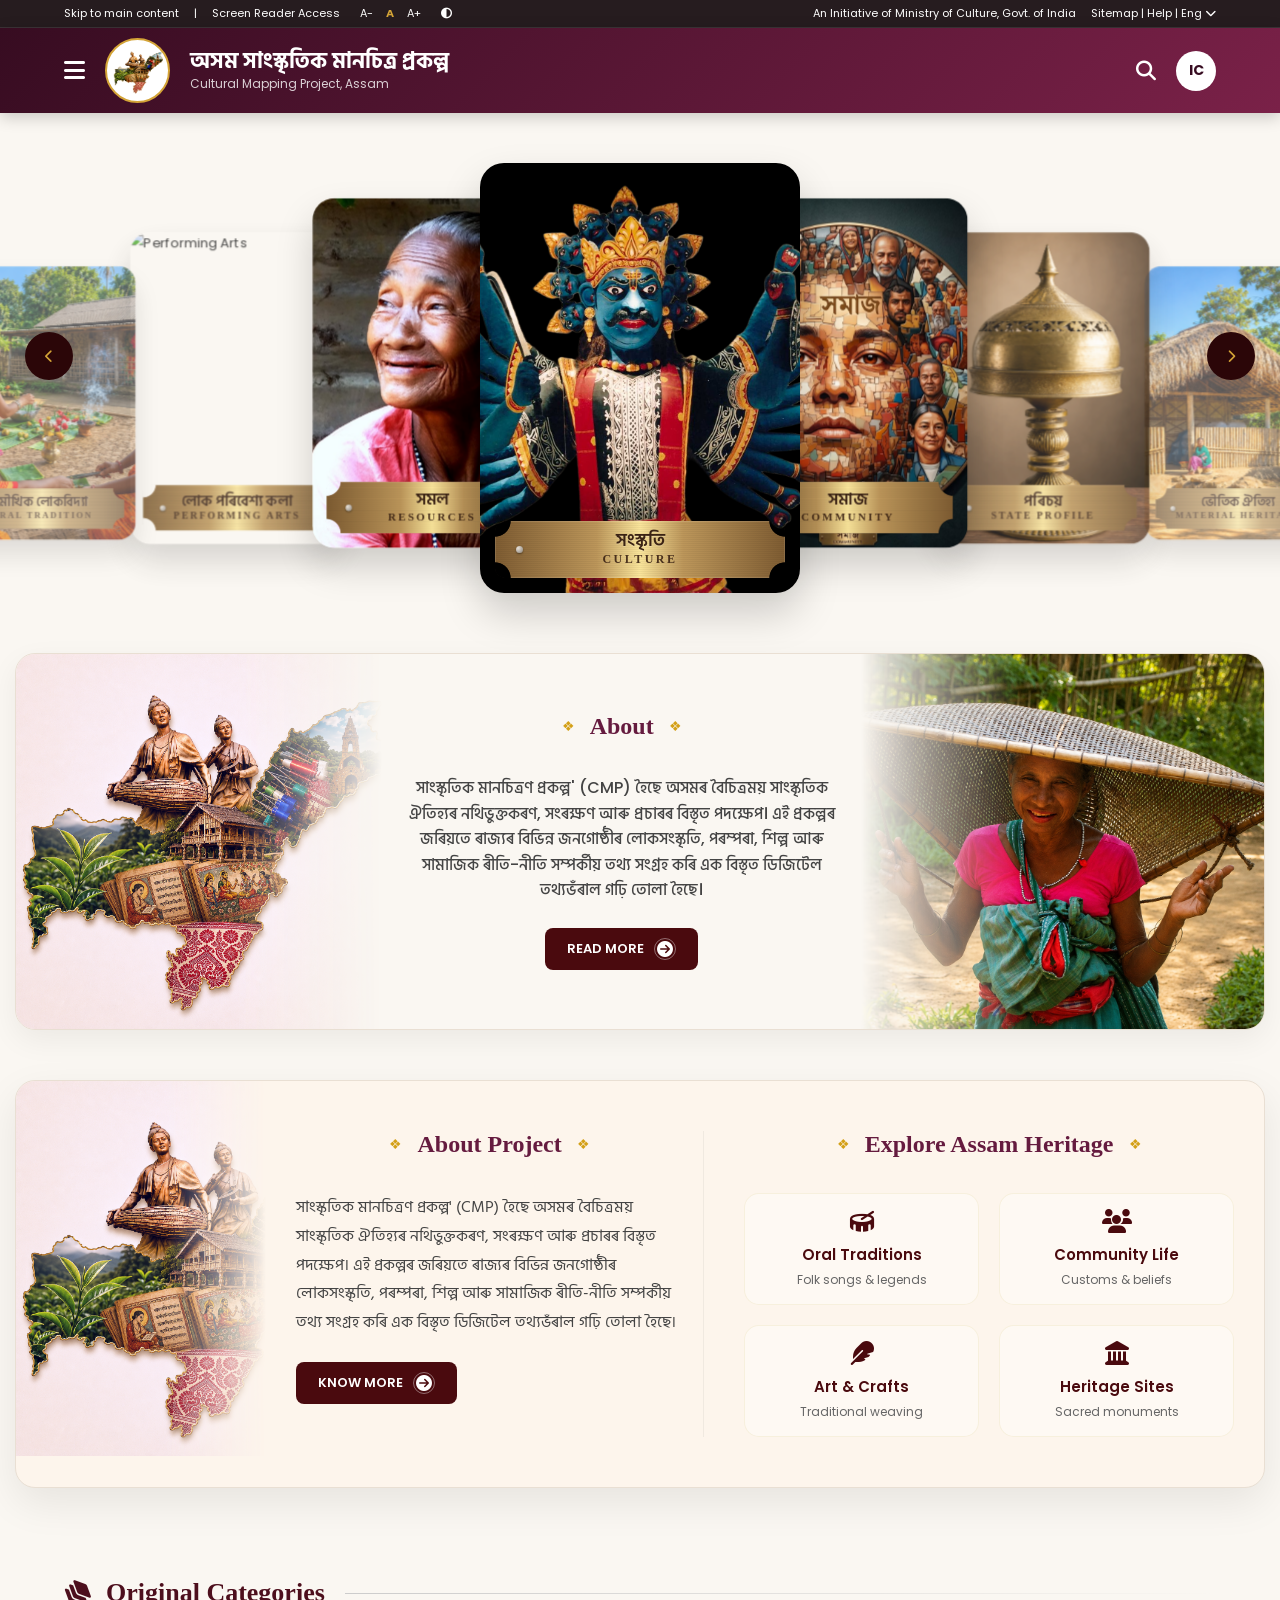
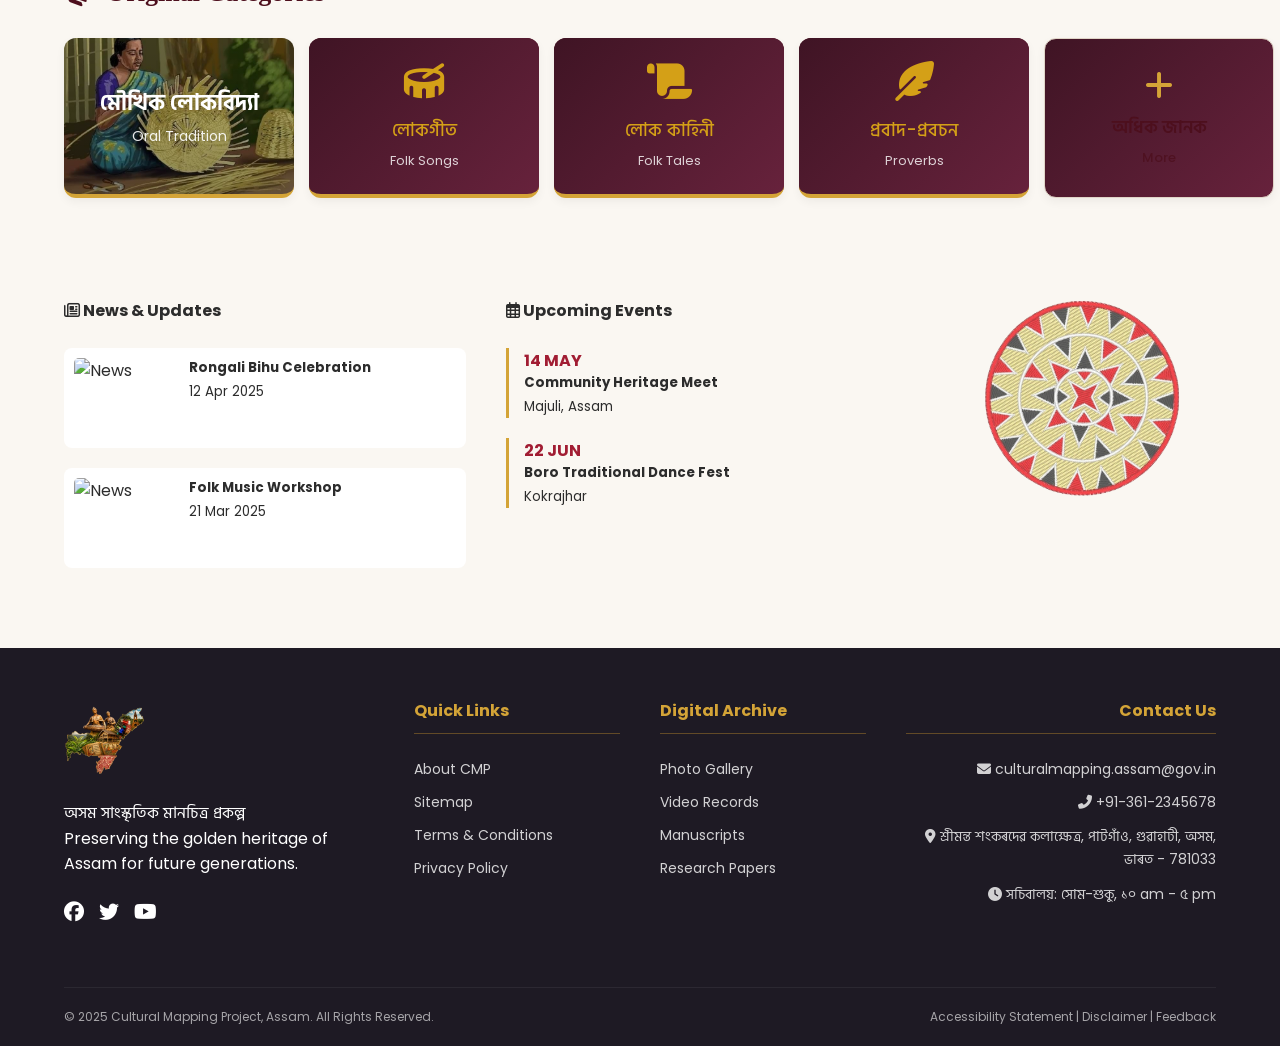
==== commit b755a3f1: "Changes in js-css" ====
--- a/index.html
+++ b/index.html
@@ -415,92 +415,9 @@
         </div>
     </footer>
 
-    <script>
-        const data = [
-            { label: "লোক-সংস্কৃতি", img: "https://placehold.co/400x600/5A1737/white?text=Dance" },
-            { label: "পৰিৱেশ", img: "https://placehold.co/400x600/5A1737/white?text=Nature" },
-            { label: "সমাজ", img: "https://placehold.co/400x600/5A1737/white?text=Society" },
-            { label: "সংস্কৃতি", img: "https://placehold.co/400x600/5A1737/white?text=Culture" },
-            { label: "স্থাপত্য", img: "https://placehold.co/400x600/5A1737/white?text=Temple" }
-        ];
-
-        let current = 2;
-
-        function renderCarousel() {
-            const track = document.getElementById('carousel');
-            track.innerHTML = '';
-            data.forEach((item, i) => {
-                const card = document.createElement('div');
-                card.className = 'card';
-                if (i === current) card.classList.add('active');
-                else if (i === current - 1) card.classList.add('left1');
-                else if (i === current + 1) card.classList.add('right1');
-                else card.style.opacity = '0';
-
-                card.innerHTML = `
-                    <img src="${item.img}" alt="${item.label}">
-                    <div class="label">${item.label}</div>
-                `;
-                track.appendChild(card);
-            });
-        }
-
-        setInterval(() => {
-            current = (current + 1) % data.length;
-            renderCarousel();
-        }, 5000);
-
-        renderCarousel();
-    </script>
 </body>
 
-<script>
-
-    document.addEventListener("DOMContentLoaded", function () {
-
-        const slides = document.querySelectorAll(".cmp-slide");
-
-        let current = 0;
-
-        function renderCarousel() {
-
-            slides.forEach(slide => {
-                slide.className = "cmp-slide";
-            });
-
-            const total = slides.length;
-
-            slides[current].classList.add("active");
-
-            slides[(current - 1 + total) % total].classList.add("left1");
-            slides[(current - 2 + total) % total].classList.add("left2");
-            slides[(current - 3 + total) % total].classList.add("left3");
-
-            slides[(current + 1) % total].classList.add("right1");
-            slides[(current + 2) % total].classList.add("right2");
-            slides[(current + 3) % total].classList.add("right3");
-        }
-
-        renderCarousel();
-
-        document.getElementById("nextBtn").addEventListener("click", function () {
-            current = (current + 1) % slides.length;
-            renderCarousel();
-        });
-
-        document.getElementById("prevBtn").addEventListener("click", function () {
-            current = (current - 1 + slides.length) % slides.length;
-            renderCarousel();
-        });
-
-        setInterval(function () {
-            current = (current + 1) % slides.length;
-            renderCarousel();
-        }, 5000);
-
-    });
-
-</script>
 <script src="assets/js/menu.js"></script>
+<script src="assets/js/slider.js"></script>
 
 </html>
--- a/assets/css/homepage-styles.css
+++ b/assets/css/homepage-styles.css
@@ -1,1075 +1,929 @@
+:root {
+    --ic-black: #000;
+    --heritage-maroon: #370c21;
+    --heritage-maroon-light: #7A2148;
+    --gamusa-red: #A11D33;
+    --assam-gold: #D4A437;
+    --warm-ivory: #FAF7F2;
+    --border-tan: #E7DCCB;
+    --text-dark: #2c2c2c;
+    --maroon-dark: #4D0F1D;
+    --more-card-bg: #F2E7D6;
+    --text-white: #fff;
+    --bg-cream: #fdf5ec;
+    --maroon: #4a0a0e;
+    --text-gray: #444;
+    --gold-accent: #d4a017;
+}
+
+* { 
+    margin: 0; 
+    padding: 0; 
+    box-sizing: border-box; 
+}
+
+body {
+    font-family: 'Poppins', 'Hind Siliguri', sans-serif;
+    background: var(--warm-ivory);
+    color: var(--text-dark);
+    overflow-x: hidden;
+}
+
+/* SECTION 1: Accessibility Bar */
+.top-acc-bar {
+    background-color: #261c1f;
+    color: #fff;
+    padding: 5px 5%;
+    display: flex;
+    justify-content: space-between;
+    font-size: 11px;
+    border-bottom: 1px solid rgba(255,255,255,0.1);
+}
+.acc-left, .acc-right { display: flex; gap: 15px; align-items: center; }
+.acc-left a { color: #fff; text-decoration: none; }
+.font-tools span { cursor: pointer; padding: 0 5px; }
+.font-tools .active { color: var(--assam-gold); font-weight: bold; }
+
+/* SECTION 2: Main Header */
+header {
+    background: linear-gradient(135deg, var(--heritage-maroon), var(--heritage-maroon-light));
+    padding: 10px 5%;
+    color: #fff;
+    display: flex;
+    justify-content: space-between;
+    align-items: center;
+    position: relative; /* Overrides earlier sticky position */
+    top: 0;
+    z-index: 1000;
+    box-shadow: 0 4px 15px rgba(0,0,0,0.2);
+}
+.header-left { display: flex; align-items: center; gap: 20px; }
+.menu-toggle { font-size: 24px; cursor: pointer; }
+.logo-circle {
+    width: 65px; height: 65px; background: #fff; border-radius: 50%;
+    display: flex; align-items: center; justify-content: center;
+    border: 2px solid var(--assam-gold);
+}
+.logo-circle img { width: 50px; }
+.title-area h1 { font-size: 22px; line-height: 1.2; }
+.title-area p { font-size: 12px; opacity: 0.8; }
+.header-right { display: flex; gap: 20px; align-items: center; }
+.ic-badge { 
+    width: 40px; height: 40px; background: #fff; color: var(--heritage-maroon);
+    border-radius: 50%; display: flex; align-items: center; justify-content: center;
+    font-weight: bold; font-size: 14px;
+}
+
+/* SECTION 3: Hero Banner */
+.hero-section {
+    padding: 60px 5%;
+    display: grid;
+    grid-template-columns: 1fr 1fr;
+    align-items: center;
+    gap: 40px;
+    background: radial-gradient(circle at top right, #fff, var(--warm-ivory));
+}
+.hero-text h2 { font-size: 42px; color: var(--heritage-maroon); margin-bottom: 20px; }
+.hero-text p { font-size: 16px; margin-bottom: 30px; line-height: 1.6; }
+.hero-btns { display: flex; gap: 15px; }
+.btn-gold { 
+    background: var(--assam-gold); color: #000; padding: 12px 25px; 
+    border-radius: 5px; font-weight: 600; border: none; cursor: pointer;
+}
+.btn-outline {
+    border: 2px solid var(--heritage-maroon); color: var(--heritage-maroon);
+    padding: 10px 25px; border-radius: 5px; font-weight: 600;
+}
+.hero-visual img { width: 100%; max-width: 600px; animation: float 6s ease-in-out infinite; }
+
+@keyframes float {
+    0%, 100% { transform: translateY(0); }
+    50% { transform: translateY(-20px); }
+}
+
+/* SECTION 4: Heritage Carousel (3D Logic) */
+.carousel-container {
+    padding: 50px 0;
+    background: #eee;
+    overflow: hidden;
+    position: relative;
+    height: 500px;
+}
+.carousel-track {
+    position: relative; width: 100%; height: 100%;
+    display: flex; justify-content: center; align-items: center;
+}
+.card {
+    position: absolute; width: 260px; height: 380px;
+    border-radius: 15px; overflow: hidden;
+    transition: all 0.6s cubic-bezier(0.2, 0.9, 0.4, 1.1);
+    box-shadow: 0 15px 35px rgba(0,0,0,0.3);
+    cursor: pointer;
+}
+.card img { width: 100%; height: 100%; object-fit: cover; }
+.card .label {
+    position: absolute; bottom: 0; width: 100%;
+    background: rgba(0,0,0,0.7); color: #fff;
+    padding: 15px; text-align: center; font-size: 14px;
+}
+.card.active { z-index: 10; transform: scale(1.1); }
+.card.left1 { transform: translateX(-120%) scale(0.9); opacity: 0.7; z-index: 5; }
+.card.right1 { transform: translateX(120%) scale(0.9); opacity: 0.7; z-index: 5; }
+
+/* Gamusa Border Element */
+.gamusa-divider {
+    height: 10px;
+    background: repeating-linear-gradient(45deg, var(--gamusa-red), var(--gamusa-red) 10px, transparent 10px, transparent 20px);
+    border-top: 1px solid var(--assam-gold);
+    border-bottom: 1px solid var(--assam-gold);
+    margin: 40px 0;
+}
+
+/* SECTION 5 & 6: About & Categories */
+.section-padding { padding: 60px 5%; }
+.about-row { display: grid; grid-template-columns: 1fr 1fr; gap: 60px; }
+.icon-grid { display: grid; grid-template-columns: 1fr 1fr; gap: 20px; }
+.icon-box { background: #fff; padding: 20px; border-radius: 10px; text-align: center; border: 1px solid var(--border-tan); }
+.icon-box i { font-size: 32px; color: var(--assam-gold); margin-bottom: 10px; }
+
+.category-grid {
+    display: grid;
+    grid-template-columns: repeat(auto-fit, minmax(200px, 1fr));
+    gap: 20px;
+    margin-top: 30px;
+}
+.cat-card {
+    background: linear-gradient(135deg, #3f1424, #67223c);
+    color: #fff; padding: 30px 20px; border-radius: 12px;
+    text-align: center; transition: transform 0.3s;
+    border-bottom: 4px solid var(--assam-gold);
+}
+.cat-card:hover { transform: translateY(-10px); }
+.cat-card i { font-size: 28px; color: var(--assam-gold); margin-bottom: 15px; display: block; }
+
+/* News & Events */
+.news-events-grid { display: grid; grid-template-columns: 1.5fr 1.5fr 1fr; gap: 40px; }
+.news-card { display: flex; gap: 15px; margin-bottom: 20px; background: #fff; padding: 10px; border-radius: 8px; }
+.news-card img { width: 100px; height: 80px; object-fit: cover; border-radius: 5px; }
+.event-item { border-left: 3px solid var(--assam-gold); padding-left: 15px; margin-bottom: 20px; }
+.event-date { color: var(--gamusa-red); font-weight: bold; }
+
+/* SECTION 13: Footer */
+footer {
+    background: linear-gradient(135deg, #1e1a24, #1e1a24);
+    color: #fff; padding: 50px 5% 20px;
+    position: relative; overflow: hidden;
+}
+/* Map Watermark */
+footer::before {
+    content: ""; position: absolute; top: 0; right: 0; width: 40%; height: 100%;
+    background: url('https://upload.wikimedia.org/wikipedia/commons/thumb/c/cc/Assam_outline_map.svg/500px-Assam_outline_map.svg.png');
+    background-size: contain; background-repeat: no-repeat; opacity: 0.05; pointer-events: none;
+}
+.footer-grid { display: grid; grid-template-columns: 1.5fr 1fr 1fr 1.5fr; gap: 40px; position: relative; }
+.footer-col h4 { color: var(--assam-gold); margin-bottom: 25px; border-bottom: 1px solid rgba(255,184,46,0.3); padding-bottom: 10px; }
+.footer-col ul { list-style: none; }
+.footer-col ul li { margin-bottom: 12px; font-size: 14px; opacity: 0.8; }
+.social-links { display: flex; gap: 15px; margin-top: 20px; }
+.social-links a { color: #fff; font-size: 20px; }
+
+.footer-bottom {
+    margin-top: 60px; padding-top: 20px; border-top: 1px solid rgba(255,255,255,0.1);
+    display: flex; justify-content: space-between; font-size: 12px; opacity: 0.6;
+}
+
+/* Mobile Adjustments */
+@media (max-width: 900px) {
+    .hero-section, .about-row, .news-events-grid, .footer-grid { grid-template-columns: 1fr; }
+    .hero-visual { order: -1; }
+}
+
+/* ==================================================
+CMP HERITAGE CAROUSEL - UPDATED
+================================================== */
+.cmp-hero-carousel-section{
+    position:relative;
+    padding:50px 0 30px;
+    background:#faf7f2;
+    overflow:hidden;
+}
+
+.cmp-carousel-wrapper{
+    position:relative;
+    max-width:1200px;
+    height:460px;
+    margin:auto;
+}
+
+.cmp-slide{
+    position:absolute;
+    top:0;
+    left:50%;
+    width:260px;
+    height:380px;
+    overflow:hidden;
+    border-radius:24px;
+    transition:all .8s cubic-bezier(.22,.61,.36,1);
+    box-shadow:0 20px 40px rgba(0,0,0,.18);
+    cursor:pointer;
+    opacity: 0;
+    visibility: hidden;
+    pointer-events: none;
+    z-index: 0;
+    transform: translateX(-50%) scale(0.5);
+}
+
+.cmp-slide.active,
+.cmp-slide.left1, .cmp-slide.left2, .cmp-slide.left3,
+.cmp-slide.right1, .cmp-slide.right2, .cmp-slide.right3 {
+    opacity: 1;
+    visibility: visible;
+    pointer-events: auto;
+}
+
+.cmp-slide img{
+    width:100%;
+    height:100%;
+    object-fit:cover;
+}
+
+/* ACTIVE */
+.cmp-slide.active{
+    width:320px;
+    height:430px;
+    transform: translateX(-50%) scale(1);
+    z-index:10;
+    opacity: 1;
+}
+
+/* LEFT SIDE */
+.cmp-slide.left1{
+    transform: translateX(-130%) translateY(20px) scale(.92);
+    z-index:8;
+}
+
+.cmp-slide.left2{
+    transform: translateX(-205%) translateY(35px) scale(.82);
+    z-index:6;
+    opacity:.85;
+}
+
+.cmp-slide.left3{
+    transform: translateX(-280%) translateY(50px) scale(.72);
+    z-index:4;
+    opacity:.65;
+}
+
+/* RIGHT SIDE */
+.cmp-slide.right1{
+    transform: translateX(30%) translateY(20px) scale(.92);
+    z-index:8;
+}
+
+.cmp-slide.right2{
+    transform: translateX(105%) translateY(35px) scale(.82);
+    z-index:6;
+    opacity:.85;
+}
+
+.cmp-slide.right3{
+    transform: translateX(180%) translateY(50px) scale(.72);
+    z-index:4;
+    opacity:.65;
+}
+
+/* ARROWS */
+.cmp-carousel-arrow{
+    position:absolute;
+    top:45%;
+    transform:translateY(-50%);
+    width:48px;
+    height:48px;
+    border:none;
+    border-radius:50%;
+    background:#2b0608;
+    color:#d4a437;
+    cursor:pointer;
+    z-index:100;
+    transition:.3s;
+}
+.cmp-carousel-arrow:hover{ background:#4c1030; }
+.cmp-prev{ left:25px; }
+.cmp-next{ right:25px; }
+
+/* DOTS */
+.cmp-carousel-dots{
+    margin-top:20px;
+    display:flex;
+    justify-content:center;
+    gap:10px;
+}
+.cmp-carousel-dots span{
+    width:12px;
+    height:12px;
+    border-radius:50%;
+    border:1px solid #651b3f;
+    cursor: pointer;
+}
+.cmp-carousel-dots span.active{ background:#651b3f; }
+
+/* MOBILE */
+@media(max-width:768px){
+    .cmp-carousel-wrapper{ height:350px; }
+    .cmp-slide{ width:180px; height:270px; }
+    .cmp-slide.active{ width:220px; height:320px; }
+    .cmp-slide.left2, .cmp-slide.right2, .cmp-slide.left3, .cmp-slide.right3{
+        display:none !important;
+    }
+    .cmp-prev{ left:10px; }
+    .cmp-next{ right:10px; }
+}
+
+/* ===================================
+ABOUT SECTION
+=================================== */
+.cmp-about-section{
+    padding:30px 20px;
+    background:#f8f4ef;
+}
+
+.cmp-about-card{
+    max-width:1400px;
+    margin:auto;
+    background:#fcfaf7;
+    border:1px solid #d9cdc3;
+    border-radius:16px;
+    display:flex;
+    overflow:hidden;
+}
+
+/* LEFT */
+.cmp-about-left{
+    width:32%;
+    padding:40px;
+    border-right:1px solid #e4d9cf;
+}
+.cmp-about-left h2{
+    font-family:'Playfair Display', serif;
+    color:#651b3f;
+    font-size:30px;
+    margin-bottom:10px;
+}
+.cmp-divider{
+    color:#651b3f;
+    margin-bottom:25px;
+    display:flex;
+    gap:15px;
+    align-items:center;
+}
+.cmp-about-left p{
+    font-size:16px;
+    line-height:1.8;
+    color:#333;
+    margin-bottom:25px;
+}
+
+.cmp-btn{
+    display:inline-flex;
+    align-items:center;
+    gap:10px;
+    background:#651b3f;
+    color:#fff;
+    text-decoration:none;
+    padding:12px 22px;
+    border-radius:8px;
+    transition:.3s;
+}
+.cmp-btn:hover{ background:#4a102d; }
+
+/* RIGHT */
+.cmp-about-right{
+    width:68%;
+    padding:40px;
+}
+
+.cmp-title-row{
+    display:flex;
+    justify-content:center;
+    align-items:center;
+    gap:15px;
+    margin-bottom:35px;
+}
+
+/* CONSOLIDATED REDUNDANT OVERRIDES FOR .cmp-title-row elements */
+.cmp-title-row h3{
+    color:#651b3f;
+    font-family:'Playfair Display', serif;
+    font-size:24px;
+    margin: 0;
+    white-space: nowrap;
+}
+.cmp-title-row span{
+    font-size: 14px;
+    color: var(--gold-accent);
+}
+
+/* GRID */
+.cmp-heritage-grid{
+    display:grid;
+    grid-template-columns:repeat(4,1fr);
+}
+.cmp-heritage-item{
+    text-align:center;
+    padding:20px;
+    border-right:1px solid #e4d9cf;
+}
+.cmp-heritage-item:last-child{ border-right:none; }
+.cmp-heritage-item i{
+    font-size:42px;
+    color:#651b3f;
+    margin-bottom:15px;
+}
+.cmp-heritage-item h4{
+    color:#651b3f;
+    font-family:'Playfair Display', serif;
+    font-size:18px;
+    margin-bottom:10px;
+}
+.cmp-heritage-item p{
+    color:#444;
+    font-size:15px;
+    line-height:1.6;
+}
+
+/* HOVER */
+.cmp-heritage-item:hover i{
+    transform:translateY(-5px);
+    transition:.3s;
+}
+
+/* RESPONSIVE */
+@media(max-width:992px){
+    .cmp-about-card{ flex-direction:column; }
+    .cmp-about-left, .cmp-about-right{ width:100%; }
+    .cmp-about-left{ border-right:none; border-bottom:1px solid #e4d9cf; }
+    .cmp-heritage-grid{ grid-template-columns:repeat(2,1fr); gap:20px; }
+    .cmp-heritage-item{ border:none; }
+}
+
+@media(max-width:576px){
+    .cmp-heritage-grid{ grid-template-columns:1fr; }
+    .cmp-about-left h2{ font-size:30px; }
+    .cmp-title-row h3{ font-size:28px; text-align:center; }
+}
+
+/* --- ORIGINAL CATEGORIES (The Requested Exact Look) --- */
+.categories-section { padding: 40px 5%; max-width: 1400px; margin: 0 auto; }
+
+/* Header Style with Icon and Line */
+.category-header { display: flex; align-items: center; margin-bottom: 25px; }
+.category-header i.header-icon { font-size: 24px; color: var(--maroon-dark); margin-right: 15px; transform: rotate(45deg); }
+.category-header h2 { font-family: 'Playfair Display', serif; font-size: 26px; color: var(--maroon-dark); font-weight: 700; white-space: nowrap; margin-right: 20px; }
+.category-header .divider-line { flex-grow: 1; height: 1px; background: linear-gradient(to right, #ccc, transparent); }
+
+/* Grid Layout */
+.category-grid { display: grid; grid-template-columns: repeat(6, 1fr); gap: 15px; }
+
+.cat-card { border-radius: 12px; display: flex; flex-direction: column; align-items: center; justify-content: center; height: 160px; width: 230px; padding: 20px; text-align: center; text-decoration: none; transition: transform 0.3s ease; box-shadow: 0 4px 10px rgba(0,0,0,0.05); }
+.cat-card:hover { transform: translateY(-5px); }
+
+/* Card 1: Featured Image Card */
+.cat-card.featured { 
+    grid-column: span 1;
+    background: linear-gradient(rgba(0,0,0,0.2), rgba(0,0,0,0.4)), url('../cars-1.jpg'); 
+    background-size: cover;
+    background-position: center;
+    color: var(--text-white);
+}
+.cat-card.featured h3 { font-size: 22px; font-weight: 700; margin-bottom: 5px; }
+.cat-card.featured p { font-size: 14px; opacity: 0.9; }
+
+/* Cards 2-5: Solid Maroon Cards */
+.cat-card.maroon { background-color: var(--maroon-dark); color: var(--text-white); }
+.cat-card.maroon i { font-size: 40px; color: var(--gold-accent); margin-bottom: 15px; }
+.cat-card.maroon .as-text { font-size: 18px; font-weight: 500; color: var(--gold-accent); margin-bottom: 4px; }
+.cat-card.maroon .en-text { font-size: 13px; opacity: 0.8; }
+
+/* Card 6: More Card */
+.cat-card.more { background-color: var(--more-card-bg); color: var(--maroon-dark); border: 1px solid #e0d5c8; }
+.cat-card.more i { font-size: 32px; margin-bottom: 12px; }
+.cat-card.more .as-text { font-size: 18px; font-weight: 600; margin-bottom: 4px; }
+.cat-card.more .en-text { font-size: 13px; font-weight: 500; }
+
+@media (max-width: 1024px) { .category-grid { grid-template-columns: repeat(3, 1fr); } }
+@media (max-width: 600px) { .category-grid { grid-template-columns: repeat(2, 1fr); } .carousel .card { width: 220px; height: 320px; } }
+
+/* Container Styling */
+.heritage-banner {
+    max-width: 1250px;
+    margin: 0 auto;
+    border: 1px solid #e9dfd3;
+    border-radius: 20px;
+    position: relative;
+    display: flex;
+    align-items: center;
+    overflow: hidden;
+    box-shadow: 0 10px 30px rgba(0,0,0,0.06);
+    min-height: 320px;
+}
+
+/* Navigation Arrows */
+.nav-arrow {
+    position: absolute;
+    top: 50%;
+    transform: translateY(-50%);
+    width: 38px;
+    height: 38px;
+    background-color: var(--maroon);
+    color: #fff;
+    border-radius: 50%;
+    display: flex;
+    align-items: center;
+    justify-content: center;
+    cursor: pointer;
+    z-index: 10;
+    box-shadow: 0 4px 10px rgba(0,0,0,0.2);
+    font-size: 14px;
+    transition: 0.3s;
+}
+.nav-arrow:hover { background-color: #6a1015; }
+.arrow-left { left: 15px; }
+.arrow-right { right: 15px; }
+
+/* Image Columns with Fade Effect */
+.left-side-img {
+    flex: 1;
+    height: 375px;
+    background: url('../left-side.png') no-repeat center left;
+    background-size: cover;
+    mask-image: linear-gradient(to right, black 60%, transparent 100%);
+    -webkit-mask-image: linear-gradient(to right, black 60%, transparent 100%);
+}
+
+.right-side-img {
+    flex: 1.1;
+    height: 375px;
+    background: url('../right-side.png') no-repeat center right;
+    background-size: cover;
+    mask-image: linear-gradient(to left, black 60%, transparent 100%);
+    -webkit-mask-image: linear-gradient(to left, black 60%, transparent 100%);
+}
+
+/* Center Content Area */
+.content-area {
+    flex: 1.2;
+    text-align: center;
+    padding: 20px;
+    z-index: 2;
+}
+
+.tagline {
+    display: flex;
+    align-items: center;
+    justify-content: center;
+    gap: 15px;
+    font-size: 15px;
+    font-weight: 500;
+    color: #333;
+    margin-bottom: 5px;
+}
+.tagline::before, .tagline::after {
+    content: "";
+    width: 25px;
+    height: 1px;
+    background-color: #888;
+}
+
+.title {
+    font-family: 'Playfair Display', serif;
+    font-size: 34px;
+    color: var(--maroon);
+    margin: 5px 0 15px;
+}
+
+.desc {
+    font-size: 16px;
+    font-weight: 500;
+    color: var(--text-gray);
+    line-height: 1.6;
+    margin: 0 auto 25px;
+}
+
+/* Carousel Dots */
+.dots {
+    display: flex;
+    justify-content: center;
+    gap: 8px;
+    margin-top: 25px;
+}
+.dot { width: 8px; height: 8px; background-color: #d1c5b8; border-radius: 50%; cursor: pointer; }
+.dot.active { background-color: var(--maroon); width: 10px; height: 10px; margin-top: -1px; }
+
+/* Responsive Fix */
+@media (max-width: 800px) {
+    .left-side-img, .right-side-img { display: none; }
+    .heritage-banner { min-height: auto; padding: 40px 20px; }
+}
+
+.cmp-unified-about {
+    max-width: 1250px;
+    margin: 50px auto;
+    background-color: var(--bg-cream);
+    border: 1px solid #e9dfd3;
+    border-radius: 20px;
+    position: relative;
+    display: flex;
+    align-items: stretch; 
+    overflow: hidden;
+    box-shadow: 0 15px 40px rgba(0,0,0,0.08);
+}
+
+/* Fading Side Images */
+.side-img {
+    flex: 0 0 250px; 
+    z-index: 1;
+}
+
+.left-side-img {
+    background: url('../left-side.png') no-repeat center left;
+    background-size: cover;
+    mask-image: linear-gradient(to right, black 60%, transparent 100%);
+    -webkit-mask-image: linear-gradient(to right, black 60%, transparent 100%);
+}
+
+.right-side-img {
+    background: url('../slider/about.png') no-repeat center right;
+    background-size: cover;
+    mask-image: linear-gradient(to left, black 60%, transparent 100%);
+    -webkit-mask-image: linear-gradient(to left, black 60%, transparent 100%);
+}
+
+/* Central Content Area */
+.content-wrap {
+    flex: 1;
+    display: grid;
+    grid-template-columns: 1fr 1.2fr; 
+    gap: 40px;
+    padding: 50px 30px;
+    z-index: 2;
+}
+
+/* Left Side: Text */
+.about-text-col {
+    border-right: 1px solid rgba(0,0,0,0.05);
+    padding-right: 20px;
+}
+.about-text-col p {
+    font-family: 'Hind Siliguri', sans-serif;
+    font-size: 16px;
+    line-height: 1.8;
+    color: var(--text-gray);
+    margin-bottom: 25px;
+}
+
+/* Right Side: Heritage Grid */
+.heritage-grid {
+    display: grid;
+    grid-template-columns: 1fr 1fr;
+    gap: 20px;
+}
+
+.heritage-item {
+    background: rgba(255,255,255,0.4);
+    padding: 15px;
+    border-radius: 15px;
+    border: 1px solid rgba(184, 160, 23, 0.1);
+    text-align: center;
+    transition: 0.3s;
+}
+.heritage-item:hover {
+    background: #fff;
+    transform: translateY(-5px);
+    box-shadow: 0 5px 15px rgba(0,0,0,0.05);
+}
+
+.heritage-item i {
+    font-size: 24px;
+    color: var(--maroon);
+    margin-bottom: 10px;
+    display: block;
+}
+.heritage-item h4 {
+    font-size: 15px;
+    color: var(--maroon);
+    margin: 0 0 5px 0;
+    font-weight: 600;
+}
+.heritage-item p {
+    font-size: 12px;
+    color: #666;
+    margin: 0;
+}
+
+/* Maroon Button */
+.btn-read-more {
+    background-color: var(--maroon);
+    color: #fff;
+    padding: 10px 22px;
+    border-radius: 8px;
+    text-decoration: none;
+    font-size: 13px;
+    font-weight: 600;
+    display: inline-flex;
+    align-items: center;
+    gap: 10px;
+    text-transform: uppercase;
+    transition: 0.3s;
+}
+.btn-read-more:hover { background-color: #6a1015; }
+.btn-read-more i {
+    font-size: 16px;
+    border: 1px solid rgba(255,255,255,0.4);
+    border-radius: 50%;
+    padding: 2px;
+}
+
+/* Responsive */
+@media (max-width: 1100px) {
+    .side-img { display: none; }
+    .content-wrap { grid-template-columns: 1fr; }
+    .about-text-col { border-right: none; padding-right: 0; }
+}
+
+/* --- Brass Plaque Label CSS --- */
+.cmp-slide-label {
+    position: absolute;
+    bottom:15px;
+    left:15px;
+    right:15px;
+    background:rgb(35 4 6);
+    backdrop-filter:blur(10px);
+    text-align:center;
+    padding:10px;
+    border-radius:10px;
+    font-size:16px;
+    font-weight:600;
+    display: flex;
+    flex-direction: column;
+    justify-content: center;
+    align-items: center;
     
+    /* 1. Metallic Brass Gradient */
+    background: linear-gradient(to right, #7e5c32 0%, #bc965a 35%, #f9e49a 50%, #bc965a 65%, #7e5c32 100%);
     
-        :root {
-            --ic-black: #000000;
-            --heritage-maroon: #370c21;
-            --heritage-maroon-light: #7A2148;
-            --gamusa-red: #A11D33;
-            --assam-gold: #D4A437;
-            --warm-ivory: #FAF7F2;
-            --border-tan: #E7DCCB;
-            --text-dark: #2c2c2c;
-            --bg-cream: #FAF7F2;
-            --maroon-dark: #4D0F1D;
-            --gold-accent: #D4AF37;
-            --more-card-bg: #F2E7D6;
-            --text-white: #FFFFFF;
-            --bg-cream: #fdf5ec; /* Warm ivory background */
-            --maroon: #4a0a0e;   /* Traditional Ahom maroon */
-            --text-gray: #444;
-            --gold-accent: #d4a017;
-            --bg-cream: #fdf5ec; 
-            --maroon: #4a0a0e;   
-            --text-gray: #444;
-            --gold-accent: #d4a017;
-        }
-
-        * { margin: 0; padding: 0; box-sizing: border-box; }
-        body {
-            font-family: 'Poppins', 'Hind Siliguri', sans-serif;
-            background: var(--warm-ivory);
-            color: var(--text-dark);
-            overflow-x: hidden;
-        }
-
-        /* SECTION 1: Accessibility Bar */
-        .top-acc-bar {
-            background-color: #261c1f;
-            color: white;
-            padding: 5px 5%;
-            display: flex;
-            justify-content: space-between;
-            font-size: 11px;
-            border-bottom: 1px solid rgba(255,255,255,0.1);
-        }
-        .acc-left, .acc-right { display: flex; gap: 15px; align-items: center; }
-        .acc-left a { color: white; text-decoration: none; }
-        .font-tools span { cursor: pointer; padding: 0 5px; }
-        .font-tools .active { color: var(--assam-gold); font-weight: bold; }
-
-        /* SECTION 2: Main Header */
-        header {
-            background: linear-gradient(135deg, var(--heritage-maroon), var(--heritage-maroon-light));
-            padding: 10px 5%;
-            color: white;
-            display: flex;
-            justify-content: space-between;
-            align-items: center;
-            position: sticky;
-            top: 0;
-            z-index: 1000;
-            box-shadow: 0 4px 15px rgba(0,0,0,0.2);
-        }
-        .header-left { display: flex; align-items: center; gap: 20px; }
-        .menu-toggle { font-size: 24px; cursor: pointer; }
-        .logo-circle {
-            width: 65px; height: 65px; background: white; border-radius: 50%;
-            display: flex; align-items: center; justify-content: center;
-            border: 2px solid var(--assam-gold);
-        }
-        .logo-circle img { width: 50px; }
-        .title-area h1 { font-size: 22px; line-height: 1.2; }
-        .title-area p { font-size: 12px; opacity: 0.8; }
-        .header-right { display: flex; gap: 20px; align-items: center; }
-        .ic-badge { 
-            width: 40px; height: 40px; background: white; color: var(--heritage-maroon);
-            border-radius: 50%; display: flex; align-items: center; justify-content: center;
-            font-weight: bold; font-size: 14px;
-        }
-
-        /* SECTION 3: Hero Banner */
-        .hero-section {
-            padding: 60px 5%;
-            display: grid;
-            grid-template-columns: 1fr 1fr;
-            align-items: center;
-            gap: 40px;
-            background: radial-gradient(circle at top right, #fff, var(--warm-ivory));
-        }
-        .hero-text h2 { font-size: 42px; color: var(--heritage-maroon); margin-bottom: 20px; }
-        .hero-text p { font-size: 16px; margin-bottom: 30px; line-height: 1.6; }
-        .hero-btns { display: flex; gap: 15px; }
-        .btn-gold { 
-            background: var(--assam-gold); color: #000; padding: 12px 25px; 
-            border-radius: 5px; font-weight: 600; border: none; cursor: pointer;
-        }
-        .btn-outline {
-            border: 2px solid var(--heritage-maroon); color: var(--heritage-maroon);
-            padding: 10px 25px; border-radius: 5px; font-weight: 600;
-        }
-        .hero-visual img { width: 100%; max-width: 600px; animation: float 6s ease-in-out infinite; }
-
-        @keyframes float {
-            0%, 100% { transform: translateY(0); }
-            50% { transform: translateY(-20px); }
-        }
-
-        /* SECTION 4: Heritage Carousel (3D Logic) */
-        .carousel-container {
-            padding: 50px 0;
-            background: #eee;
-            overflow: hidden;
-            position: relative;
-            height: 500px;
-        }
-        .carousel-track {
-            position: relative; width: 100%; height: 100%;
-            display: flex; justify-content: center; align-items: center;
-        }
-        .card {
-            position: absolute; width: 260px; height: 380px;
-            border-radius: 15px; overflow: hidden;
-            transition: all 0.6s cubic-bezier(0.2, 0.9, 0.4, 1.1);
-            box-shadow: 0 15px 35px rgba(0,0,0,0.3);
-            cursor: pointer;
-        }
-        .card img { width: 100%; height: 100%; object-fit: cover; }
-        .card .label {
-            position: absolute; bottom: 0; width: 100%;
-            background: rgba(0,0,0,0.7); color: white;
-            padding: 15px; text-align: center; font-size: 14px;
-        }
-        .card.active { z-index: 10; transform: scale(1.1); }
-        .card.left1 { transform: translateX(-120%) scale(0.9); opacity: 0.7; z-index: 5; }
-        .card.right1 { transform: translateX(120%) scale(0.9); opacity: 0.7; z-index: 5; }
-
-        /* Gamusa Border Element */
-        .gamusa-divider {
-            height: 10px;
-            background: repeating-linear-gradient(45deg, var(--gamusa-red), var(--gamusa-red) 10px, transparent 10px, transparent 20px);
-            border-top: 1px solid var(--assam-gold);
-            border-bottom: 1px solid var(--assam-gold);
-            margin: 40px 0;
-        }
-
-        /* SECTION 5 & 6: About & Categories */
-        .section-padding { padding: 60px 5%; }
-        .about-row { display: grid; grid-template-columns: 1fr 1fr; gap: 60px; }
-        .icon-grid { display: grid; grid-template-columns: 1fr 1fr; gap: 20px; }
-        .icon-box { background: white; padding: 20px; border-radius: 10px; text-align: center; border: 1px solid var(--border-tan); }
-        .icon-box i { font-size: 32px; color: var(--assam-gold); margin-bottom: 10px; }
-
-        .category-grid {
-            display: grid;
-            grid-template-columns: repeat(auto-fit, minmax(200px, 1fr));
-            gap: 20px;
-            margin-top: 30px;
-        }
-        .cat-card {
-            background: linear-gradient(135deg, #3f1424, #67223c);
-            color: white; padding: 30px 20px; border-radius: 12px;
-            text-align: center; transition: transform 0.3s;
-            border-bottom: 4px solid var(--assam-gold);
-        }
-        .cat-card:hover { transform: translateY(-10px); }
-        .cat-card i { font-size: 28px; color: var(--assam-gold); margin-bottom: 15px; display: block; }
-
-        /* News & Events */
-        .news-events-grid { display: grid; grid-template-columns: 1.5fr 1.5fr 1fr; gap: 40px; }
-        .news-card { display: flex; gap: 15px; margin-bottom: 20px; background: white; padding: 10px; border-radius: 8px; }
-        .news-card img { width: 100px; height: 80px; object-fit: cover; border-radius: 5px; }
-        .event-item { border-left: 3px solid var(--assam-gold); padding-left: 15px; margin-bottom: 20px; }
-        .event-date { color: var(--gamusa-red); font-weight: bold; }
-
-        /* SECTION 13: Footer */
-        footer {
-            background: linear-gradient(135deg, #1e1a24, #1e1a24);
-            color: white; padding: 50px 5% 20px;
-            position: relative; overflow: hidden;
-        }
-        /* Map Watermark */
-        footer::before {
-            content: ""; position: absolute; top: 0; right: 0; width: 40%; height: 100%;
-            background: url('https://upload.wikimedia.org/wikipedia/commons/thumb/c/cc/Assam_outline_map.svg/500px-Assam_outline_map.svg.png');
-            background-size: contain; background-repeat: no-repeat; opacity: 0.05; pointer-events: none;
-        }
-        .footer-grid { display: grid; grid-template-columns: 1.5fr 1fr 1fr 1.5fr; gap: 40px; position: relative; }
-        .footer-col h4 { color: var(--assam-gold); margin-bottom: 25px; border-bottom: 1px solid rgba(255,184,46,0.3); padding-bottom: 10px; }
-        .footer-col ul { list-style: none; }
-        .footer-col ul li { margin-bottom: 12px; font-size: 14px; opacity: 0.8; }
-        .social-links { display: flex; gap: 15px; margin-top: 20px; }
-        .social-links a { color: white; font-size: 20px; }
-
-        .footer-bottom {
-            margin-top: 60px; padding-top: 20px; border-top: 1px solid rgba(255,255,255,0.1);
-            display: flex; justify-content: space-between; font-size: 12px; opacity: 0.6;
-        }
-
-        /* Mobile Adjustments */
-        @media (max-width: 900px) {
-            .hero-section, .about-row, .news-events-grid, .footer-grid { grid-template-columns: 1fr; }
-            .hero-visual { order: -1; }
-        }
-
-        /* ==================================================
-        CMP HERITAGE CAROUSEL - UPDATED
-        ================================================== */
-
-        .cmp-hero-carousel-section{
-            position:relative;
-            padding:50px 0 30px;
-            background:#faf7f2;
-            overflow:hidden;
-        }
-
-        .cmp-carousel-wrapper{
-            position:relative;
-            max-width:1200px;
-            height:460px;
-            margin:auto;
-        }
-
-        .cmp-slide{
-            position:absolute;
-            top:0;
-            left:50%;
-            width:260px;
-            height:380px;
-            overflow:hidden;
-            border-radius:24px;
-            transition:all .8s cubic-bezier(.22,.61,.36,1);
-            box-shadow:0 20px 40px rgba(0,0,0,.18);
-            cursor:pointer;
-
-            /* FIX: Hide all slides by default so extra cards don't stack in the center */
-            opacity: 0;
-            visibility: hidden;
-            pointer-events: none;
-            z-index: 0;
-            transform: translateX(-50%) scale(0.5);
-        }
-
-        /* FIX: Reveal only the slides that are part of the active viewing range */
-        .cmp-slide.active,
-        .cmp-slide.left1, .cmp-slide.left2, .cmp-slide.left3,
-        .cmp-slide.right1, .cmp-slide.right2, .cmp-slide.right3 {
-            opacity: 1;
-            visibility: visible;
-            pointer-events: auto;
-        }
-
-        .cmp-slide img{
-            width:100%;
-            height:100%;
-            object-fit:cover;
-        }
-
-        /* ACTIVE */
-        .cmp-slide.active{
-            width:320px;
-            height:430px;
-            transform: translateX(-50%) scale(1);
-            z-index:10;
-            opacity: 1;
-        }
-
-        /* LEFT SIDE */
-        .cmp-slide.left1{
-            transform: translateX(-130%) translateY(20px) scale(.92);
-            z-index:8;
-        }
-
-        .cmp-slide.left2{
-            transform: translateX(-205%) translateY(35px) scale(.82);
-            z-index:6;
-            opacity:.85;
-        }
-
-        .cmp-slide.left3{
-            transform: translateX(-280%) translateY(50px) scale(.72);
-            z-index:4;
-            opacity:.65;
-        }
-
-        /* RIGHT SIDE */
-        .cmp-slide.right1{
-            transform: translateX(30%) translateY(20px) scale(.92);
-            z-index:8;
-        }
-
-        .cmp-slide.right2{
-            transform: translateX(105%) translateY(35px) scale(.82);
-            z-index:6;
-            opacity:.85;
-        }
-
-        .cmp-slide.right3{
-            transform: translateX(180%) translateY(50px) scale(.72);
-            z-index:4;
-            opacity:.65;
-        }
-
-        /* ARROWS */
-        .cmp-carousel-arrow{
-            position:absolute;
-            top:45%;
-            transform:translateY(-50%);
-            width:48px;
-            height:48px;
-            border:none;
-            border-radius:50%;
-            background:#2b0608;
-            color:#d4a437;
-            cursor:pointer;
-            z-index:100;
-            transition:.3s;
-        }
-
-        .cmp-carousel-arrow:hover{
-            background:#4c1030;
-        }
-
-        .cmp-prev{ left:25px; }
-        .cmp-next{ right:25px; }
-
-        /* DOTS */
-        .cmp-carousel-dots{
-            margin-top:20px;
-            display:flex;
-            justify-content:center;
-            gap:10px;
-        }
-
-        .cmp-carousel-dots span{
-            width:12px;
-            height:12px;
-            border-radius:50%;
-            border:1px solid #651b3f;
-            cursor: pointer;
-        }
-
-        .cmp-carousel-dots span.active{
-            background:#651b3f;
-        }
-
-        /* MOBILE */
-        @media(max-width:768px){
-            .cmp-carousel-wrapper{ height:350px; }
-            .cmp-slide{ width:180px; height:270px; }
-            .cmp-slide.active{ width:220px; height:320px; }
-            .cmp-slide.left2, .cmp-slide.right2, .cmp-slide.left3, .cmp-slide.right3{
-                display:none !important;
-            }
-            .cmp-prev{ left:10px; }
-            .cmp-next{ right:10px; }
-        }
-        /* ===================================
-        ABOUT SECTION
-        =================================== */
-
-        .cmp-about-section{
-            padding:30px 20px;
-            background:#f8f4ef;
-        }
-
-        .cmp-about-card{
-
-            max-width:1400px;
-            margin:auto;
-
-            background:#fcfaf7;
-
-            border:1px solid #d9cdc3;
-            border-radius:16px;
-
-            display:flex;
-            overflow:hidden;
-        }
-
-        /* LEFT */
-
-        .cmp-about-left{
-
-            width:32%;
-            padding:40px;
-
-            border-right:1px solid #e4d9cf;
-        }
-
-        .cmp-about-left h2{
-
-            font-family:'Playfair Display', serif;
-            color:#651b3f;
-            font-size:30px;
-            margin-bottom:10px;
-        }
-
-        .cmp-divider{
-
-            color:#651b3f;
-            margin-bottom:25px;
-            display:flex;
-            gap:15px;
-            align-items:center;
-        }
-
-        .cmp-about-left p{
-
-            font-size:16px;
-            line-height:1.8;
-            color:#333;
-            margin-bottom:25px;
-        }
-
-        .cmp-btn{
-
-            display:inline-flex;
-            align-items:center;
-            gap:10px;
-
-            background:#651b3f;
-            color:#fff;
-
-            text-decoration:none;
-
-            padding:12px 22px;
-            border-radius:8px;
-
-            transition:.3s;
-        }
-
-        .cmp-btn:hover{
-
-            background:#4a102d;
-        }
-
-        /* RIGHT */
-
-        .cmp-about-right{
-
-            width:68%;
-            padding:40px;
-        }
-
-        .cmp-title-row{
-
-            display:flex;
-            justify-content:center;
-            align-items:center;
-            gap:15px;
-
-            margin-bottom:35px;
-        }
-
-        .cmp-title-row h3{
-
-            color:#651b3f;
-            font-family:'Playfair Display', serif;
-            font-size:30px;
-        }
-
-        .cmp-title-row span{
-
-            color:#651b3f;
-        }
-
-        /* GRID */
-
-        .cmp-heritage-grid{
-
-            display:grid;
-            grid-template-columns:repeat(4,1fr);
-        }
-
-        .cmp-heritage-item{
-
-            text-align:center;
-            padding:20px;
-
-            border-right:1px solid #e4d9cf;
-        }
-
-        .cmp-heritage-item:last-child{
-
-            border-right:none;
-        }
-
-        .cmp-heritage-item i{
-
-            font-size:42px;
-            color:#651b3f;
-            margin-bottom:15px;
-        }
-
-        .cmp-heritage-item h4{
-
-            color:#651b3f;
-            font-family:'Playfair Display', serif;
-            font-size:18px;
-            margin-bottom:10px;
-        }
-
-        .cmp-heritage-item p{
-
-            color:#444;
-            font-size:15px;
-            line-height:1.6;
-        }
-
-        /* HOVER */
-
-        .cmp-heritage-item:hover i{
-
-            transform:translateY(-5px);
-            transition:.3s;
-        }
-
-        /* RESPONSIVE */
-
-        @media(max-width:992px){
-
-            .cmp-about-card{
-                flex-direction:column;
-            }
-
-            .cmp-about-left,
-            .cmp-about-right{
-                width:100%;
-            }
-
-            .cmp-about-left{
-                border-right:none;
-                border-bottom:1px solid #e4d9cf;
-            }
-
-            .cmp-heritage-grid{
-                grid-template-columns:repeat(2,1fr);
-                gap:20px;
-            }
-
-            .cmp-heritage-item{
-                border:none;
-            }
-        }
-
-        @media(max-width:576px){
-
-            .cmp-heritage-grid{
-                grid-template-columns:1fr;
-            }
-
-            .cmp-about-left h2{
-                font-size:30px;
-            }
-
-            .cmp-title-row h3{
-                font-size:28px;
-                text-align:center;
-            }
-        }
-    
-
-        /* --- ORIGINAL CATEGORIES (The Requested Exact Look) --- */
-        .categories-section { padding: 40px 5%; max-width: 1400px; margin: 0 auto; }
-
-        /* Header Style with Icon and Line */
-        .category-header { display: flex; align-items: center; margin-bottom: 25px; }
-        .category-header i.header-icon { font-size: 24px; color: var(--maroon-dark); margin-right: 15px; transform: rotate(45deg); }
-        .category-header h2 { font-family: 'Playfair Display', serif; font-size: 26px; color: var(--maroon-dark); font-weight: 700; white-space: nowrap; margin-right: 20px; }
-        .category-header .divider-line { flex-grow: 1; height: 1px; background: linear-gradient(to right, #ccc, transparent); }
-
-        /* Grid Layout */
-        .category-grid { display: grid; grid-template-columns: repeat(6, 1fr); gap: 15px; }
-
-        .cat-card { border-radius: 12px; display: flex; flex-direction: column; align-items: center; justify-content: center; height: 160px; width: 230px; padding: 20px; text-align: center; text-decoration: none; transition: transform 0.3s ease; box-shadow: 0 4px 10px rgba(0,0,0,0.05); }
-        .cat-card:hover { transform: translateY(-5px); }
-
-        /* Card 1: Featured Image Card */
-        .cat-card.featured { 
-            grid-column: span 1;
-            background: linear-gradient(rgba(0,0,0,0.2), rgba(0,0,0,0.4)), url('../cars-1.jpg'); /* Placeholder for traditional textile image */
-            background-size: cover;
-            background-position: center;
-            color: var(--text-white);
-        }
-        .cat-card.featured h3 { font-size: 22px; font-weight: 700; margin-bottom: 5px; }
-        .cat-card.featured p { font-size: 14px; opacity: 0.9; }
-
-        /* Cards 2-5: Solid Maroon Cards */
-        .cat-card.maroon { background-color: var(--maroon-dark); color: var(--text-white); }
-        .cat-card.maroon i { font-size: 40px; color: var(--gold-accent); margin-bottom: 15px; }
-        .cat-card.maroon .as-text { font-size: 18px; font-weight: 500; color: var(--gold-accent); margin-bottom: 4px; }
-        .cat-card.maroon .en-text { font-size: 13px; opacity: 0.8; }
-
-        /* Card 6: More Card */
-        .cat-card.more { background-color: var(--more-card-bg); color: var(--maroon-dark); border: 1px solid #e0d5c8; }
-        .cat-card.more i { font-size: 32px; margin-bottom: 12px; }
-        .cat-card.more .as-text { font-size: 18px; font-weight: 600; margin-bottom: 4px; }
-        .cat-card.more .en-text { font-size: 13px; font-weight: 500; }
-
-        @media (max-width: 1024px) { .category-grid { grid-template-columns: repeat(3, 1fr); } }
-        @media (max-width: 600px) { .category-grid { grid-template-columns: repeat(2, 1fr); } .carousel .card { width: 220px; height: 320px; } }
-    
-
-        /* Container Styling */
-        .heritage-banner {
-            max-width: 1250px;
-            margin: 0 auto;
-            /* background-color: var(--bg-cream); */
-            border: 1px solid #e9dfd3;
-            border-radius: 20px;
-            position: relative;
-            display: flex;
-            align-items: center;
-            overflow: hidden;
-            box-shadow: 0 10px 30px rgba(0,0,0,0.06);
-            min-height: 320px;
-        }
-
-        /* Navigation Arrows */
-        .nav-arrow {
-            position: absolute;
-            top: 50%;
-            transform: translateY(-50%);
-            width: 38px;
-            height: 38px;
-            background-color: var(--maroon);
-            color: white;
-            border-radius: 50%;
-            display: flex;
-            align-items: center;
-            justify-content: center;
-            cursor: pointer;
-            z-index: 10;
-            box-shadow: 0 4px 10px rgba(0,0,0,0.2);
-            font-size: 14px;
-            transition: 0.3s;
-        }
-        .nav-arrow:hover { background-color: #6a1015; }
-        .arrow-left { left: 15px; }
-        .arrow-right { right: 15px; }
-
-        /* Image Columns with Fade Effect */
-        .left-side-img {
-            flex: 1;
-            height: 375px;
-            background: url('../left-side.png') no-repeat center left;
-            background-size: cover;
-            /* Creates the smooth fade to the center background */
-            mask-image: linear-gradient(to right, black 60%, transparent 100%);
-            -webkit-mask-image: linear-gradient(to right, black 60%, transparent 100%);
-        }
-
-        .right-side-img {
-            flex: 1.1;
-            height: 375px;
-            background: url('../right-side.png') no-repeat center right;
-            background-size: cover;
-            /* Creates the smooth fade to the center background */
-            mask-image: linear-gradient(to left, black 60%, transparent 100%);
-            -webkit-mask-image: linear-gradient(to left, black 60%, transparent 100%);
-        }
-
-        /* Center Content Area */
-        .content-area {
-            flex: 1.2;
-            text-align: center;
-            padding: 20px;
-            z-index: 2;
-        }
-
-        .tagline {
-            display: flex;
-            align-items: center;
-            justify-content: center;
-            gap: 15px;
-            font-size: 15px;
-            font-weight: 500;
-            color: #333;
-            margin-bottom: 5px;
-        }
-        .tagline::before, .tagline::after {
-            content: "";
-            width: 25px;
-            height: 1px;
-            background-color: #888;
-        }
-
-        .title {
-            font-family: 'Playfair Display', serif;
-            font-size: 34px;
-            color: var(--maroon);
-            margin: 5px 0 15px;
-        }
-
-        .desc {
-            font-size: 16px;
-            font-weight: 500;
-            color: var(--text-gray);
-            line-height: 1.6;
-            /* max-width: 400px; */
-            margin: 0 auto 25px;
-        }
-
-
-
-        /* Carousel Dots */
-        .dots {
-            display: flex;
-            justify-content: center;
-            gap: 8px;
-            margin-top: 25px;
-        }
-        .dot { width: 8px; height: 8px; background-color: #d1c5b8; border-radius: 50%; cursor: pointer; }
-        .dot.active { background-color: var(--maroon); width: 10px; height: 10px; margin-top: -1px; }
-
-        /* Responsive Fix */
-        @media (max-width: 800px) {
-            .left-side-img, .right-side-img { display: none; }
-            .heritage-banner { min-height: auto; padding: 40px 20px; }
-        }
-    
-
-        .cmp-unified-about {
-            max-width: 1250px;
-            margin: 50px auto;
-            background-color: var(--bg-cream);
-            border: 1px solid #e9dfd3;
-            border-radius: 20px;
-            position: relative;
-            display: flex;
-            align-items: stretch; /* Ensures sides match center height */
-            overflow: hidden;
-            box-shadow: 0 15px 40px rgba(0,0,0,0.08);
-            /* min-height: 450px; */
-        }
-
-        /* Fading Side Images */
-        .side-img {
-            flex: 0 0 250px; /* Fixed width for sides */
-            z-index: 1;
-        }
-
-        .left-side-img {
-            background: url('../left-side.png') no-repeat center left;
-            background-size: cover;
-            mask-image: linear-gradient(to right, black 60%, transparent 100%);
-            -webkit-mask-image: linear-gradient(to right, black 60%, transparent 100%);
-        }
-
-        .right-side-img {
-            background: url('../slider/about.png') no-repeat center right;
-            background-size: cover;
-            mask-image: linear-gradient(to left, black 60%, transparent 100%);
-            -webkit-mask-image: linear-gradient(to left, black 60%, transparent 100%);
-        }
-
-        /* Central Content Area */
-        .content-wrap {
-            flex: 1;
-            display: grid;
-            grid-template-columns: 1fr 1.2fr; /* About on left, Grid on right */
-            gap: 40px;
-            padding: 50px 30px;
-            z-index: 2;
-        }
-
-        /* Reusable Title Row */
-        .cmp-title-row {
-            display: flex;
-            align-items: center;
-            gap: 12px;
-            margin-bottom: 20px;
-            color: var(--maroon);
-        }
-        .cmp-title-row h3 {
-            font-family: 'Playfair Display', serif;
-            font-size: 24px;
-            margin: 0;
-            white-space: nowrap;
-        }
-        .cmp-title-row span {
-            font-size: 14px;
-            color: var(--gold-accent);
-        }
-
-        /* Left Side: Text */
-        .about-text-col {
-            border-right: 1px solid rgba(0,0,0,0.05);
-            padding-right: 20px;
-        }
-        .about-text-col p {
-            font-family: 'Hind Siliguri', sans-serif;
-            font-size: 16px;
-            line-height: 1.8;
-            color: var(--text-gray);
-            margin-bottom: 25px;
-        }
-
-        /* Right Side: Heritage Grid */
-        .heritage-grid {
-            display: grid;
-            grid-template-columns: 1fr 1fr;
-            gap: 20px;
-        }
-
-        .heritage-item {
-            background: rgba(255,255,255,0.4);
-            padding: 15px;
-            border-radius: 15px;
-            border: 1px solid rgba(184, 160, 23, 0.1);
-            text-align: center;
-            transition: 0.3s;
-        }
-        .heritage-item:hover {
-            background: white;
-            transform: translateY(-5px);
-            box-shadow: 0 5px 15px rgba(0,0,0,0.05);
-        }
-
-        .heritage-item i {
-            font-size: 24px;
-            color: var(--maroon);
-            margin-bottom: 10px;
-            display: block;
-        }
-        .heritage-item h4 {
-            font-size: 15px;
-            color: var(--maroon);
-            margin: 0 0 5px 0;
-            font-weight: 600;
-        }
-        .heritage-item p {
-            font-size: 12px;
-            color: #666;
-            margin: 0;
-        }
-
-        /* Maroon Button */
-        .btn-read-more {
-            background-color: var(--maroon);
-            color: white;
-            padding: 10px 22px;
-            border-radius: 8px;
-            text-decoration: none;
-            font-size: 13px;
-            font-weight: 600;
-            display: inline-flex;
-            align-items: center;
-            gap: 10px;
-            text-transform: uppercase;
-            transition: 0.3s;
-        }
-        .btn-read-more:hover { background-color: #6a1015; }
-        .btn-read-more i {
-            font-size: 16px;
-            border: 1px solid rgba(255,255,255,0.4);
-            border-radius: 50%;
-            padding: 2px;
-        }
-
-        /* Responsive */
-        @media (max-width: 1100px) {
-            .side-img { display: none; }
-            .content-wrap { grid-template-columns: 1fr; }
-            .about-text-col { border-right: none; padding-right: 0; }
-        }
-    
-     
-        /* --- Brass Plaque Label CSS --- */
-        .cmp-slide-label {
-            position: absolute;
-            bottom:15px;
-            left:15px;
-            right:15px;
-
-            background:rgb(35 4 6);
-            backdrop-filter:blur(10px);
-
-            text-align:center;
-
-            padding:10px;
-            border-radius:10px;
-
-            font-size:16px;
-            font-weight:600;
-            display: flex;
-            flex-direction: column;
-            justify-content: center;
-            align-items: center;
-            
-            /* 1. Metallic Brass Gradient */
-            background: linear-gradient(to right, 
-                #7e5c32 0%, 
-                #bc965a 35%, 
-                #f9e49a 50%, 
-                #bc965a 65%, 
-                #7e5c32 100%
-            );
-
-            /* 2. Scalloped Corners (The "cut-out" shape) */
-            -webkit-mask-image: 
-                radial-gradient(circle at 0 0, transparent 15px, black 16px),
+    /* 2. Scalloped Corners */
+    -webkit-mask-image: radial-gradient(circle at 0 0, transparent 15px, black 16px),
+                        radial-gradient(circle at 100% 0, transparent 15px, black 16px),
+                        radial-gradient(circle at 0 100%, transparent 15px, black 16px),
+                        radial-gradient(circle at 100% 100%, transparent 15px, black 16px);
+    mask-image: radial-gradient(circle at 0 0, transparent 15px, black 16px),
                 radial-gradient(circle at 100% 0, transparent 15px, black 16px),
                 radial-gradient(circle at 0 100%, transparent 15px, black 16px),
                 radial-gradient(circle at 100% 100%, transparent 15px, black 16px);
-            mask-image: 
-                radial-gradient(circle at 0 0, transparent 15px, black 16px),
-                radial-gradient(circle at 100% 0, transparent 15px, black 16px),
-                radial-gradient(circle at 0 100%, transparent 15px, black 16px),
-                radial-gradient(circle at 100% 100%, transparent 15px, black 16px);
-            -webkit-mask-composite: source-in;
-            mask-composite: intersect;
-
-            box-shadow: 0 8px 16px rgba(0,0,0,0.4);
-            border: 1px solid rgba(255,255,255,0.1);
-            z-index: 5;
-        }
-
-        /* 3. Brushed Texture Overlay */
-        .cmp-slide-label::before {
-            content: "";
-            position: absolute;
-            top: 0; left: 0; right: 0; bottom: 0;
-            background-image: repeating-linear-gradient(
-                transparent, 
-                transparent 1px, 
-                rgba(0,0,0,0.04) 1px, 
-                rgba(0,0,0,0.04) 2px
-            );
-            pointer-events: none;
-        }
-
-        /* 4. Side Rivets/Screws */
-        .cmp-slide-label::after {
-            content: "";
-            position: absolute;
-            width: 7px;
-            height: 7px;
-            background: radial-gradient(circle at 30% 30%, #ffffff, #888888);
-            border-radius: 50%;
-            left: 20px;
-            /* This creates the second bolt on the opposite side automatically */
-            box-shadow: 272px 0 0 #888888, 0 1px 2px rgba(0,0,0,0.5);
-            opacity: 0.8;
-        }
-
-        /* 5. Typography (Etched effect) */
-        .cmp-slide-label .as-title {
-            font-family: 'Hind Siliguri', sans-serif;
-            color: #3b2314; /* Deep etched brown */
-            font-size: 18px;
-            line-height: 1;
-            font-weight: 600;
-            margin-bottom: 2px;
-            text-shadow: 0.5px 0.5px 0px rgba(255,255,255,0.2);
-            z-index: 1;
-        }
-
-        .cmp-slide-label .en-subtitle {
-            font-family: 'Playfair Display', serif;
-            color: #3b2314;
-            font-size: 12px;
-            font-weight: 700;
-            letter-spacing: 2.5px;
-            text-transform: uppercase;
-            opacity: 0.9;
-            z-index: 1;
-        }
-     
-
-        /* --- 2. ABOUT SECTION (GAMOSA STYLE) --- */
-        .about-section { 
-            max-width: 1400px; 
-            margin: 0 auto 60px; 
-            padding: 0 20px; 
-        }
-
-        .about-box {
-            position: relative;
-            background-color: #fffdfb;
-            
-            /* BACKGROUND IMAGE SETTINGS */
-            background-image: url("../gamosa1.svg");
-            background-repeat: no-repeat;
-            background-position: center;
-            background-size: 100% 100%; /* Stretches/Fits the SVG to all 4 corners exactly */
-            
-            /* Ensure padding-left/right is wide enough so text doesn't overlap the side patterns */
-            padding: 30px 150px; 
-            text-align: center;
-            border-radius: 4px; 
-            box-shadow: 0 10px 30px rgba(0,0,0,0.05);
-            border: 1px solid rgba(101, 27, 63, 0.1);
-            
-            /* Layout consistency */
-            display: flex;
-            align-items: center;
-            justify-content: center;
-        }
-
-        /* SIDE BORDERS - KEEPING AS IS */
-        .about-box::before, .about-box::after {
-            content: ""; 
-            position: absolute; 
-            top: 0; 
-            bottom: 0; 
-            width: 45px;
-            background-image: url("data:image/svg+xml,%3Csvg width='40' height='80' viewBox='0 0 40 80' xmlns='http://www.w3.org/2000/svg'%3E%3Cpath d='M20 10L25 20L20 30L15 20Z M20 40L30 45L20 50L10 45Z M20 60L25 70L20 80L15 70Z' fill='%238b0000'/%3E%3Crect x='18' y='0' width='4' height='100' fill='%238b0000' opacity='0.2'/%3E%3C/svg%3E");
-            background-repeat: repeat-y; 
-            background-size: 35px auto;
-            z-index: 2; /* Keeps patterns on top of the background image */
-        }
-
-        .about-box::before { 
-            left: 0; 
-            border-right: 2px solid var(--maroon); 
-        }
-
-        .about-box::after { 
-            right: 0; 
-            border-left: 2px solid var(--maroon); 
-        }
-
-        .about-text { 
-            font-size: 17px; 
-            line-height: 1.8; 
-            margin: 0 auto 25px;
-            font-weight: 500; 
-            position: relative;
-            z-index: 3; /* Ensures text stays above background layers */
-        }
-
-        /* Decorative separator between header and about */
-        .heritage-sep {
-            text-align: center; color: var(--assam-gold); font-size: 20px; margin-bottom: 30px;
-        }
-
-        /* --- TITLE SECTION --- */
-        .heritage-title-wrap {
-            text-align: center;
-            padding: 20px 0 20px;
-            display: flex;
-            align-items: center;
-            justify-content: center;
-            gap: 20px;
-        }
-
-        .title-line {
-            height: 1px;
-            width: 80px;
-            background: var(--maroon-dark);
-            position: relative;
-        }
-
-        .title-line::after {
-            content: "◆";
-            position: absolute;
-            top: -7px;
-            color: var(--maroon-dark);
-            font-size: 10px;
-        }
-
-        .title-line-left::after { right: -5px; }
-        .title-line-right::after { left: -5px; }
-
-        .main-title {
-            font-family: 'Hind Siliguri', sans-serif;
-            font-size: 35px;
-            color: var(--gamusa-red);
-            margin: 0;
-            font-weight: 600;
-        }
+    -webkit-mask-composite: source-in;
+    mask-composite: intersect;
+
+    box-shadow: 0 8px 16px rgba(0,0,0,0.4);
+    border: 1px solid rgba(255,255,255,0.1);
+    z-index: 5;
+}
+
+/* 3. Brushed Texture Overlay */
+.cmp-slide-label::before {
+    content: "";
+    position: absolute;
+    top: 0; left: 0; right: 0; bottom: 0;
+    background-image: repeating-linear-gradient(transparent, transparent 1px, rgba(0,0,0,0.04) 1px, rgba(0,0,0,0.04) 2px);
+    pointer-events: none;
+}
+
+/* 4. Side Rivets/Screws */
+.cmp-slide-label::after {
+    content: "";
+    position: absolute;
+    width: 7px;
+    height: 7px;
+    background: radial-gradient(circle at 30% 30%, #fff, #888);
+    border-radius: 50%;
+    left: 20px;
+    box-shadow: 272px 0 0 #888, 0 1px 2px rgba(0,0,0,0.5);
+    opacity: 0.8;
+}
+
+/* 5. Typography */
+.cmp-slide-label .as-title {
+    font-family: 'Hind Siliguri', sans-serif;
+    color: #3b2314; 
+    font-size: 18px;
+    line-height: 1;
+    font-weight: 600;
+    margin-bottom: 2px;
+    text-shadow: 0.5px 0.5px 0px rgba(255,255,255,0.2);
+    z-index: 1;
+}
+
+.cmp-slide-label .en-subtitle {
+    font-family: 'Playfair Display', serif;
+    color: #3b2314;
+    font-size: 12px;
+    font-weight: 700;
+    letter-spacing: 2.5px;
+    text-transform: uppercase;
+    opacity: 0.9;
+    z-index: 1;
+}
+
+/* --- 2. ABOUT SECTION (GAMOSA STYLE) --- */
+.about-section { 
+    max-width: 1400px; 
+    margin: 0 auto 60px; 
+    padding: 0 20px; 
+}
+
+.about-box {
+    position: relative;
+    background-color: #fffdfb;
+    background-image: url("../gamosa1.svg");
+    background-repeat: no-repeat;
+    background-position: center;
+    background-size: 100% 100%; 
+    padding: 30px 150px; 
+    text-align: center;
+    border-radius: 4px; 
+    box-shadow: 0 10px 30px rgba(0,0,0,0.05);
+    border: 1px solid rgba(101, 27, 63, 0.1);
+    display: flex;
+    align-items: center;
+    justify-content: center;
+}
+
+.about-box::before, .about-box::after {
+    content: ""; 
+    position: absolute; 
+    top: 0; 
+    bottom: 0; 
+    width: 45px;
+    background-image: url("data:image/svg+xml,%3Csvg width='40' height='80' viewBox='0 0 40 80' xmlns='http://www.w3.org/2000/svg'%3E%3Cpath d='M20 10L25 20L20 30L15 20Z M20 40L30 45L20 50L10 45Z M20 60L25 70L20 80L15 70Z' fill='%238b0000'/%3E%3Crect x='18' y='0' width='4' height='100' fill='%238b0000' opacity='0.2'/%3E%3C/svg%3E");
+    background-repeat: repeat-y; 
+    background-size: 35px auto;
+    z-index: 2;
+}
+
+.about-box::before { 
+    left: 0; 
+    border-right: 2px solid var(--maroon); 
+}
+.about-box::after { 
+    right: 0; 
+    border-left: 2px solid var(--maroon); 
+}
+
+.about-text { 
+    font-size: 17px; 
+    line-height: 1.8; 
+    margin: 0 auto 25px;
+    font-weight: 500; 
+    position: relative;
+    z-index: 3; 
+}
+
+.heritage-sep {
+    text-align: center; color: var(--assam-gold); font-size: 20px; margin-bottom: 30px;
+}
+
+/* --- TITLE SECTION --- */
+.heritage-title-wrap {
+    text-align: center;
+    padding: 20px 0;
+    display: flex;
+    align-items: center;
+    justify-content: center;
+    gap: 20px;
+}
+
+.title-line {
+    height: 1px;
+    width: 80px;
+    background: var(--maroon-dark);
+    position: relative;
+}
+.title-line::after {
+    content: "◆";
+    position: absolute;
+    top: -7px;
+    color: var(--maroon-dark);
+    font-size: 10px;
+}
+.title-line-left::after { right: -5px; }
+.title-line-right::after { left: -5px; }
+
+.main-title {
+    font-family: 'Hind Siliguri', sans-serif;
+    font-size: 35px;
+    color: var(--gamusa-red);
+    margin: 0;
+    font-weight: 600;
+}
 
 /* --- 100% Match Heritage Plaque Label with Border & Padding --- */
 .cmp-slide-label-s {
@@ -1077,20 +931,14 @@
     bottom: 15px;
     left: 15px;
     right: 15px;
-    height: 75px; /* Increased height to accommodate padding */
+    height: 75px; 
     display: flex;
     flex-direction: column;
     justify-content: center;
     align-items: center;
     z-index: 5;
-    
-    /* Internal Spacing */
     padding: 15px 20px; 
-    
-    /* Ivory/Cream Background */
     background: linear-gradient(to bottom, #fdf5ec 0%, #f4e3cd 50%, #fdf5ec 100%);
-
-    /* Scalloped Corners Mask */
     -webkit-mask-image: radial-gradient(circle at 0 0, transparent 12px, black 13px),
                         radial-gradient(circle at 100% 0, transparent 12px, black 13px),
                         radial-gradient(circle at 0 100%, transparent 12px, black 13px),
@@ -1101,12 +949,9 @@
                 radial-gradient(circle at 100% 100%, transparent 12px, black 13px);
     -webkit-mask-composite: source-in;
     mask-composite: intersect;
-
-    /* Primary Outer Border & Shadow */
     box-shadow: 0 0 0 2px #8e4d31, 0 8px 15px rgba(0,0,0,0.3);
 }
 
-/* Secondary Inner Frame Border */
 .cmp-slide-label-s::before {
     content: "";
     position: absolute;
@@ -1114,14 +959,12 @@
     left: 5px;
     right: 5px;
     bottom: 5px;
-    border: 2px solid rgba(142, 77, 49, 0.3); /* Delicate inner line */
+    border: 2px solid rgba(142, 77, 49, 0.3); 
     pointer-events: none;
-    /* Mirror the scallop slightly for the inner frame */
     border-radius: 8px;
     z-index: 1;
 }
 
-/* Decorative Flourish at the bottom */
 .cmp-slide-label-s::after {
     content: "";
     width: 80px;
@@ -1134,7 +977,6 @@
     z-index: 2;
 }
 
-/* Typography Styling */
 .cmp-slide-label-s .as-title {
     font-family: 'Hind Siliguri', sans-serif;
     color: #4a0a0e;
@@ -1144,7 +986,6 @@
     margin-bottom: 3px;
     z-index: 2;
 }
-
 .cmp-slide-label-s .en-subtitle {
     font-family: 'Playfair Display', serif;
     color: #4a0a0e;
@@ -1157,17 +998,10 @@
 }
 
 /* Sanskriti CSS */
-:root {
-    --as-maroon: #8E1B1B;
-    --as-gold: #D4A437;
-    --as-ivory: #FAF7F2;
-    --as-border: #EADDCD;
-}
-
 .as-heritage-container {
     font-family: 'Hind Siliguri', sans-serif;
-    background-color: var(--as-ivory);
-    border: 1px solid var(--as-border);
+    background-color: var(--warm-ivory);
+    border: 1px solid var(--border-tan);
     border-radius: 12px;
     margin: 20px auto;
     position: relative;
@@ -1181,43 +1015,36 @@
     gap: 40px;
     align-items: center;
 }
-
-/* Left Side: Content */
 .as-heritage-left { flex: 1.2; }
-
 .as-header-group {
     display: flex;
     align-items: center;
     gap: 15px;
     margin-bottom: 25px;
 }
-
 .as-header-line {
     height: 1px;
-    background: var(--as-maroon);
+    background: #8E1B1B;
     flex: 1;
     position: relative;
 }
-
 .as-header-line::after {
     content: '✦';
     position: absolute;
-    color: var(--as-maroon);
+    color: #8E1B1B;
     font-size: 10px;
     top: -6px;
 }
-
 .as-header-group .as-header-line:first-child::after { right: 0; }
 .as-header-group .as-header-line:last-child::after { left: 0; }
 
 .as-main-title {
-    color: var(--as-maroon);
+    color: #8E1B1B;
     font-size: 36px;
     font-weight: 700;
     margin: 0;
     white-space: nowrap;
 }
-
 .as-description {
     color: #2c2c2c;
     line-height: 1.8;
@@ -1226,40 +1053,31 @@
     font-weight: 500;
 }
 
-/* Stats Cards */
-.as-stats-row {
-    display: flex;
-    gap: 12px;
-}
-
+.as-stats-row { display: flex; gap: 12px; }
 .as-stat-card {
     background: #fff;
-    border: 1px solid var(--as-border);
+    border: 1px solid var(--border-tan);
     border-radius: 10px;
     padding: 15px 8px;
     text-align: center;
     flex: 1;
     transition: transform 0.3s, box-shadow 0.3s;
 }
-
 .as-stat-card:hover { 
     transform: translateY(-5px);
     box-shadow: 0 4px 12px rgba(0,0,0,0.05);
 }
-
 .as-stat-card i {
-    color: var(--as-maroon);
+    color: #8E1B1B;
     font-size: 28px;
     margin-bottom: 12px;
 }
-
 .as-stat-num {
-    color: var(--as-maroon);
+    color: #8E1B1B;
     font-size: 20px;
     font-weight: 700;
     margin-bottom: 5px;
 }
-
 .as-stat-label {
     color: #444;
     font-size: 12px;
@@ -1273,7 +1091,6 @@
     display: flex;
     justify-content: center;
 }
-
 .as-collage-grid {
     position: relative;
     display: grid;
@@ -1282,23 +1099,18 @@
     width: 100%;
     max-width: 520px;
 }
-
 .as-collage-item {
     height: 180px;
     background-size: cover;
     background-position: center;
-    /* Simulates brush effects with radial masking */
     -webkit-mask-image: radial-gradient(circle, black 80%, transparent 100%);
     mask-image: radial-gradient(circle, black 80%, transparent 100%);
 }
-
-/* Border Radii to match the collage aesthetic */
 .as-img-top-left { border-radius: 60px 10px 10px 10px; }
 .as-img-top-right { border-radius: 10px 60px 10px 10px; }
 .as-img-bottom-left { border-radius: 10px 10px 10px 60px; }
 .as-img-bottom-right { border-radius: 10px 10px 60px 10px; }
 
-/* Central Jaapi Motif Styles */
 .as-central-emblem {
     position: absolute;
     top: 50%;
@@ -1307,7 +1119,7 @@
     width: 130px;
     height: 130px;
     background: #fff;
-    border: 4px solid var(--as-gold);
+    border: 4px solid var(--assam-gold);
     border-radius: 50%;
     display: flex;
     align-items: center;
@@ -1317,13 +1129,11 @@
     padding: 5px;
     overflow: hidden;
 }
-
 .as-jaapi-img {
     width: 100%;
     height: 100%;
     object-fit: contain;
 }
-
 
 .as-bottom-border {
     height: 40px;
@@ -1332,11 +1142,10 @@
     background-repeat: repeat-x;
     background-position: bottom center;
     background-size: auto 100%;
-    border-top: 2px solid var(--as-gold);
-    background-color: #fff; /* Ensures no Maroon shows through transparent parts of the image */
-}
-
-/* Responsiveness */
+    border-top: 2px solid var(--assam-gold);
+    background-color: #fff; 
+}
+
 @media (max-width: 1100px) {
     .as-heritage-wrapper { flex-direction: column; padding: 40px 20px 60px 20px; }
     .as-collage-grid { max-width: 450px; }
@@ -1346,208 +1155,149 @@
 }
 
 /* Categories-card */
-    .as-cat-section {
-        background-color: #FAF7F2;
-        padding: 60px 40px;
-        font-family: 'Hind Siliguri', sans-serif;
-    }
-
-    /* Section Header with lines */
-    .as-cat-header {
-        display: flex;
-        align-items: center;
-        justify-content: center;
-        gap: 20px;
-        margin-bottom: 50px;
-    }
-    .as-cat-line { height: 1px; width: 60px; background: #651b3f; position: relative; }
-    .as-cat-line::after { content: '✦'; position: absolute; top: -7px; color: #651b3f; font-size: 10px; }
-    .as-cat-header span:first-child::after { right: 0; }
-    .as-cat-header span:last-child::after { left: 0; }
-    .as-cat-title { font-family: 'Playfair Display', serif; color: #651b3f; font-size: 28px; margin: 0; }
-
-    /* Grid Layout */
-    .as-cat-grid {
-        display: grid;
-        grid-template-columns: repeat(4, 1fr);
-        gap: 20px;
-        align-items: flex-start;
-    }
-
-    /* Main Category Card */
-    .as-main-card {
-        border-radius: 12px;
-        padding: 20px;
-        display: flex;
-        align-items: center;
-        gap: 15px;
-        margin-bottom: 20px;
-        position: relative;
-        border: 1px solid rgba(0,0,0,0.1);
-        overflow: hidden;
-    }
-    .as-main-card::before {
-        content: ""; position: absolute; left: 0; top: 0; width: 6px; height: 100%;
-    }
-    .as-main-icon img { width: 60px; height: 60px; object-fit: contain; }
-    .as-main-text h3 { margin: 0; font-size: 20px; line-height: 1.2; }
-    .as-main-text p { margin: 0; font-family: 'Playfair Display', serif; font-size: 16px; opacity: 0.8; }
-
-    /* Sub Category Card */
-    .as-sub-card {
-        background: #fff;
-        border-radius: 8px;
-        padding: 12px 15px;
-        display: flex;
-        align-items: center;
-        gap: 12px;
-        margin-bottom: 12px;
-        border: 1px solid #EADDCD;
-        transition: transform 0.2s;
-        cursor: pointer;
-    }
-    .as-sub-card:hover { transform: translateX(5px); box-shadow: 0 4px 10px rgba(0,0,0,0.05); }
-    .as-sub-icon img { width: 35px; height: 35px; object-fit: contain; }
-    .as-sub-text h4 { margin: 0; font-size: 15px; font-weight: 600; color: #2c2c2c; }
-    .as-sub-text p { margin: 0; font-size: 12px; color: #666; font-style: italic; }
-
-    /* THEME COLORS (Exact from screenshot) */
-    /* Oral - Red */
-    .as-theme-oral .as-main-card { background-color: #FBEAEA; color: #8e1b1b; }
-    .as-theme-oral .as-sub-card { background-color: #FDF2F2; }
-    
-    /* Material - Green */
-    .as-theme-material .as-main-card { background-color: #EAF2EA; color: #2e5a2e; }
-    .as-theme-material .as-sub-card { background-color: #F2F8F2; }
-
-    /* Social - Orange */
-    .as-theme-social .as-main-card { background-color: #FBF4E4; color: #8e5c1b; }
-    .as-theme-social .as-sub-card { background-color: #FCF9F0; }
-
-    /* Performing - Purple */
-    .as-theme-performing .as-main-card { background-color: #F3EAFB; color: #4a1e4a; }
-    .as-theme-performing .as-sub-card { background-color: #F8F2FD; }
-
-    /* Responsive */
-    @media (max-width: 1024px) {
-        .as-cat-grid { grid-template-columns: repeat(2, 1fr); }
-    }
-    @media (max-width: 600px) {
-        .as-cat-grid { grid-template-columns: 1fr; }
-    }
-
-    .title-img{
-        width: 50px;
-    }
-
-
-/* **********************ADDED BY HRP *//* ===== NAVIGATION MENU STYLES ===== */
-
+.as-cat-section {
+    background-color: #FAF7F2;
+    padding: 60px 40px;
+    font-family: 'Hind Siliguri', sans-serif;
+}
+.as-cat-header {
+    display: flex;
+    align-items: center;
+    justify-content: center;
+    gap: 20px;
+    margin-bottom: 50px;
+}
+.as-cat-line { height: 1px; width: 60px; background: #651b3f; position: relative; }
+.as-cat-line::after { content: '✦'; position: absolute; top: -7px; color: #651b3f; font-size: 10px; }
+.as-cat-header span:first-child::after { right: 0; }
+.as-cat-header span:last-child::after { left: 0; }
+.as-cat-title { font-family: 'Playfair Display', serif; color: #651b3f; font-size: 28px; margin: 0; }
+
+.as-cat-grid {
+    display: grid;
+    grid-template-columns: repeat(4, 1fr);
+    gap: 20px;
+    align-items: flex-start;
+}
+
+.as-main-card {
+    border-radius: 12px;
+    padding: 20px;
+    display: flex;
+    align-items: center;
+    gap: 15px;
+    margin-bottom: 20px;
+    position: relative;
+    border: 1px solid rgba(0,0,0,0.1);
+    overflow: hidden;
+}
+.as-main-card::before { content: ""; position: absolute; left: 0; top: 0; width: 6px; height: 100%; }
+.as-main-icon img { width: 60px; height: 60px; object-fit: contain; }
+.as-main-text h3 { margin: 0; font-size: 20px; line-height: 1.2; }
+.as-main-text p { margin: 0; font-family: 'Playfair Display', serif; font-size: 16px; opacity: 0.8; }
+
+.as-sub-card {
+    background: #fff;
+    border-radius: 8px;
+    padding: 12px 15px;
+    display: flex;
+    align-items: center;
+    gap: 12px;
+    margin-bottom: 12px;
+    border: 1px solid #EADDCD;
+    transition: transform 0.2s;
+    cursor: pointer;
+}
+.as-sub-card:hover { transform: translateX(5px); box-shadow: 0 4px 10px rgba(0,0,0,0.05); }
+.as-sub-icon img { width: 35px; height: 35px; object-fit: contain; }
+.as-sub-text h4 { margin: 0; font-size: 15px; font-weight: 600; color: #2c2c2c; }
+.as-sub-text p { margin: 0; font-size: 12px; color: #666; font-style: italic; }
+
+.as-theme-oral .as-main-card { background-color: #FBEAEA; color: #8e1b1b; }
+.as-theme-oral .as-sub-card { background-color: #FDF2F2; }
+.as-theme-material .as-main-card { background-color: #EAF2EA; color: #2e5a2e; }
+.as-theme-material .as-sub-card { background-color: #F2F8F2; }
+.as-theme-social .as-main-card { background-color: #FBF4E4; color: #8e5c1b; }
+.as-theme-social .as-sub-card { background-color: #FCF9F0; }
+.as-theme-performing .as-main-card { background-color: #F3EAFB; color: #4a1e4a; }
+.as-theme-performing .as-sub-card { background-color: #F8F2FD; }
+
+@media (max-width: 1024px) { .as-cat-grid { grid-template-columns: repeat(2, 1fr); } }
+@media (max-width: 600px) { .as-cat-grid { grid-template-columns: 1fr; } }
+.title-img { width: 50px; }
+
+/* ===== NAVIGATION MENU STYLES ===== */
 .navbar-menu {
     display: none;
     position: fixed;
     top: 0;
     left: 0;
     width: 100%;
-    height: 100vh;
+    height: 100%; /* Overrides 100vh redundant property */
     background-color: rgba(0, 0, 0, 0.5);
-    z-index: 999;
+    z-index: 9999; /* Overrides earlier 999 */
     animation: fadeIn 0.3s ease-in-out;
 }
-
-.navbar-menu.active {
-    display: flex;
-}
+.navbar-menu.active { display: flex; }
 
 @keyframes fadeIn {
-    from {
-        opacity: 0;
-    }
-    to {
-        opacity: 1;
-    }
+    from { opacity: 0; }
+    to { opacity: 1; }
 }
 
 .navbar-menu-inner {
+    position: relative;
     width: 280px;
     height: 100vh;
     background-color: #5A1737;
     overflow-y: auto;
     animation: slideIn 0.3s ease-in-out;
     box-shadow: 2px 0 10px rgba(0, 0, 0, 0.3);
+    z-index: 10000;
 }
 
 @keyframes slideIn {
-    from {
-        transform: translateX(-100%);
-    }
-    to {
-        transform: translateX(0);
-    }
+    from { transform: translateX(-100%); }
+    to { transform: translateX(0); }
 }
 
 .menu-close {
     padding: 20px;
     text-align: right;
     cursor: pointer;
-    color: white;
+    color: #fff;
     font-size: 24px;
     border-bottom: 1px solid rgba(255, 255, 255, 0.2);
 }
-
-.menu-close:hover {
-    background-color: rgba(255, 255, 255, 0.1);
-}
-
-.menu-list {
-    list-style: none;
-    padding: 0;
-    margin: 0;
-}
-
-.menu-item {
-    border-bottom: 1px solid rgba(255, 255, 255, 0.1);
-}
-
+.menu-close:hover { background-color: rgba(255, 255, 255, 0.1); }
+.menu-list { list-style: none; padding: 0; margin: 0; }
+.menu-item { border-bottom: 1px solid rgba(255, 255, 255, 0.1); }
 .menu-link {
     display: flex;
     justify-content: space-between;
     align-items: center;
     padding: 16px 20px;
-    color: white;
+    color: #fff;
     text-decoration: none;
     font-weight: 500;
     transition: background-color 0.3s ease;
     cursor: pointer;
 }
-
-.menu-link:hover {
-    background-color: rgba(255, 255, 255, 0.1);
-}
-
+.menu-link:hover { background-color: rgba(255, 255, 255, 0.1); }
 .menu-link span:first-child {
     font-family: 'Hind Siliguri', sans-serif;
     font-size: 16px;
     display: flex;
     flex-direction: column;
 }
-
 .en-text {
     font-family: 'Poppins', sans-serif;
     font-size: 12px;
     opacity: 0.8;
     margin-top: 2px;
 }
-
-.toggle-icon {
-    font-size: 12px;
-    transition: transform 0.3s ease;
-}
-
-.toggle-icon.active {
-    transform: rotate(180deg);
-}
-
+.toggle-icon { font-size: 12px; transition: transform 0.3s ease; }
+.toggle-icon.active { transform: rotate(180deg); }
 .submenu {
     display: none;
     list-style: none;
@@ -1558,16 +1308,8 @@
     overflow: hidden;
     transition: max-height 0.3s ease;
 }
-
-.submenu.active {
-    display: block;
-    max-height: 500px;
-}
-
-.submenu li {
-    border-bottom: 1px solid rgba(255, 255, 255, 0.05);
-}
-
+.submenu.active { display: block; max-height: 500px; }
+.submenu li { border-bottom: 1px solid rgba(255, 255, 255, 0.05); }
 .submenu li a {
     display: block;
     padding: 12px 20px;
@@ -1578,14 +1320,12 @@
     font-family: 'Hind Siliguri', sans-serif;
     transition: all 0.3s ease;
 }
-
 .submenu li a:hover {
     padding-left: 50px;
-    color: white;
+    color: #fff;
     background-color: rgba(255, 255, 255, 0.05);
 }
 
-/* Overlay click handler */
 .navbar-menu::before {
     content: '';
     position: absolute;
@@ -1594,39 +1334,230 @@
     width: calc(100% - 280px);
     height: 100%;
     cursor: pointer;
-}
-
-/* Responsive */
-@media (max-width: 768px) {
-    .navbar-menu-inner {
-        width: 250px;
-    }
-}
-
-@media (max-width: 480px) {
-    .navbar-menu-inner {
-        width: 100%;
-    }
-}
-
-/* Header */
-header {
+} 
+
+@media (max-width: 768px) { .navbar-menu-inner { width: 250px; } }
+@media (max-width: 480px) { .navbar-menu-inner { width: 100%; } }
+
+
+/* Tiwa Sanskriti Page Style */
+:root {
+    --as-maroon: #8E1B1B;
+    --as-ivory: #FAF7F2;
+    --as-border: #EADDCD;
+    --as-gold: #D4A437;
+}
+
+.as-aspects-section {
+    background-color: var(--as-ivory);
+    padding: 50px 5%;
+    font-family: 'Hind Siliguri', sans-serif;
+}
+
+.as-aspects-header {
+    display: flex;
+    align-items: center;
+    justify-content: center;
+    gap: 20px;
+    margin-bottom: 40px;
     position: relative;
-    z-index: 1000;
-}
-
-/* Menu Overlay */
-.navbar-menu {
-    position: fixed;      /* or absolute */
-    top: 0;
+}
+
+.as-header-line {
+    height: 1px;
+    flex: 0.2;
+    background-color: var(--as-maroon);
+    position: relative;
+}
+
+.as-header-line::after {
+    content: '✦';
+    position: absolute;
+    top: -7px;
+    color: var(--as-maroon);
+    font-size: 10px;
+}
+
+.as-aspects-header .as-header-line:first-of-type::after {
+    right: -5px;
+}
+
+.as-aspects-header .as-header-line:last-of-type::after {
+    left: -5px;
+}
+
+.as-header-title {
+    color: var(--as-maroon);
+    font-size: 28px;
+    font-weight: 700;
+    margin: 0;
+    white-space: nowrap;
+}
+
+.as-silhouette {
+    width: 50px;
+    opacity: 0.8;
+}
+
+.as-silhouette img {
+    width: 100%;
+}
+
+.as-aspects-grid {
+    display: grid;
+    grid-template-columns: repeat(4, 1fr);
+    gap: 15px;
+    max-width: 1400px;
+    margin: 0 auto;
+    align-items: start;
+}
+
+.as-cat-wrapper {
+    display: flex;
+    flex-direction: column;
+}
+
+/* Compact Main Card */
+.as-aspect-card {
+    background: #fff;
+    border: 1px solid var(--as-border);
+    border-radius: 12px;
+    padding: 15px 15px 35px 15px;
+    /* Reduced vertical padding */
+    text-align: center;
+    position: relative;
+    overflow: hidden;
+    transition: all 0.3s ease;
+    display: flex;
+    flex-direction: column;
+    align-items: center;
+    cursor: pointer;
+    z-index: 2;
+    box-shadow: 0 4px 8px rgba(0, 0, 0, 0.02);
+}
+
+.as-cat-wrapper.active .as-aspect-card {
+    background-color: var(--heritage-maroon-light);
+    color: #fff;
+    border-color: var(--as-maroon);
+}
+
+/* Smaller Icon Circle */
+.as-icon-circle {
+    width: 70px;
+    height: 70px;
+    border: 1.5px solid var(--as-maroon);
+    border-radius: 50%;
+    display: flex;
+    align-items: center;
+    justify-content: center;
+    margin-bottom: 15px;
+    background-color: #fff;
+    transition: 0.3s;
+}
+
+.as-cat-wrapper.active .as-icon-circle {
+    border-color: #fff;
+    background-color: transparent;
+}
+
+.as-icon-circle i {
+    font-size: 28px;
+    color: var(--as-maroon);
+    transition: 0.3s;
+}
+
+.as-cat-wrapper.active .as-icon-circle i {
+    color: #fff;
+}
+
+/* Title only */
+.as-aspect-card h3 {
+    color: var(--as-maroon);
+    font-size: 18px;
+    font-weight: 700;
+    margin: 0;
+    transition: 0.3s;
+}
+
+.as-cat-wrapper.active h3 {
+    color: #fff;
+}
+
+/* Pattern Bar remains same */
+.as-card-bottom {
+    position: absolute;
+    bottom: 0;
     left: 0;
     width: 100%;
-    height: 100%;
-    z-index: 9999;        /* higher than everything else */
-}
-
-/* Inner Menu Panel */
-.navbar-menu-inner {
-    position: relative;
-    z-index: 10000;
-}+    height: 18px;
+    background-image: url('../bottom-bar.svg');
+    background-repeat: repeat-x;
+    background-position: center bottom;
+    background-size: auto 100%;
+    opacity: 0.9;
+}
+
+/* Drawer */
+.as-drawer {
+    max-height: 0;
+    overflow: hidden;
+    transition: max-height 0.4s ease-out;
+    background: #fff;
+    border: 1px solid var(--as-border);
+    border-top: none;
+    border-radius: 0 0 12px 12px;
+    margin-top: -8px;
+}
+
+.as-cat-wrapper.active .as-drawer {
+    max-height: 400px;
+    box-shadow: 0 10px 20px rgba(0, 0, 0, 0.05);
+}
+
+.as-sub-list {
+    list-style: none;
+    padding: 10px 0;
+    margin: 0;
+}
+
+.as-sub-list li {
+    padding: 10px 20px;
+    font-size: 15px;
+    color: #444;
+    display: flex;
+    align-items: center;
+    gap: 12px;
+    transition: 0.2s;
+    border-bottom: 1px solid #fcfcfc;
+    cursor: pointer;
+}
+
+.as-sub-list li:hover {
+    background-color: var(--as-ivory);
+    color: var(--as-maroon);
+    padding-left: 30px;
+}
+
+.as-sub-list li i {
+    color: var(--as-maroon);
+    font-size: 13px;
+    width: 15px;
+    text-align: center;
+}
+
+@media (max-width: 1024px) {
+    .as-aspects-grid {
+        grid-template-columns: repeat(2, 1fr);
+    }
+}
+
+@media (max-width: 600px) {
+    .as-aspects-grid {
+        grid-template-columns: 1fr;
+    }
+
+    .as-silhouette {
+        display: none;
+    }
+} 
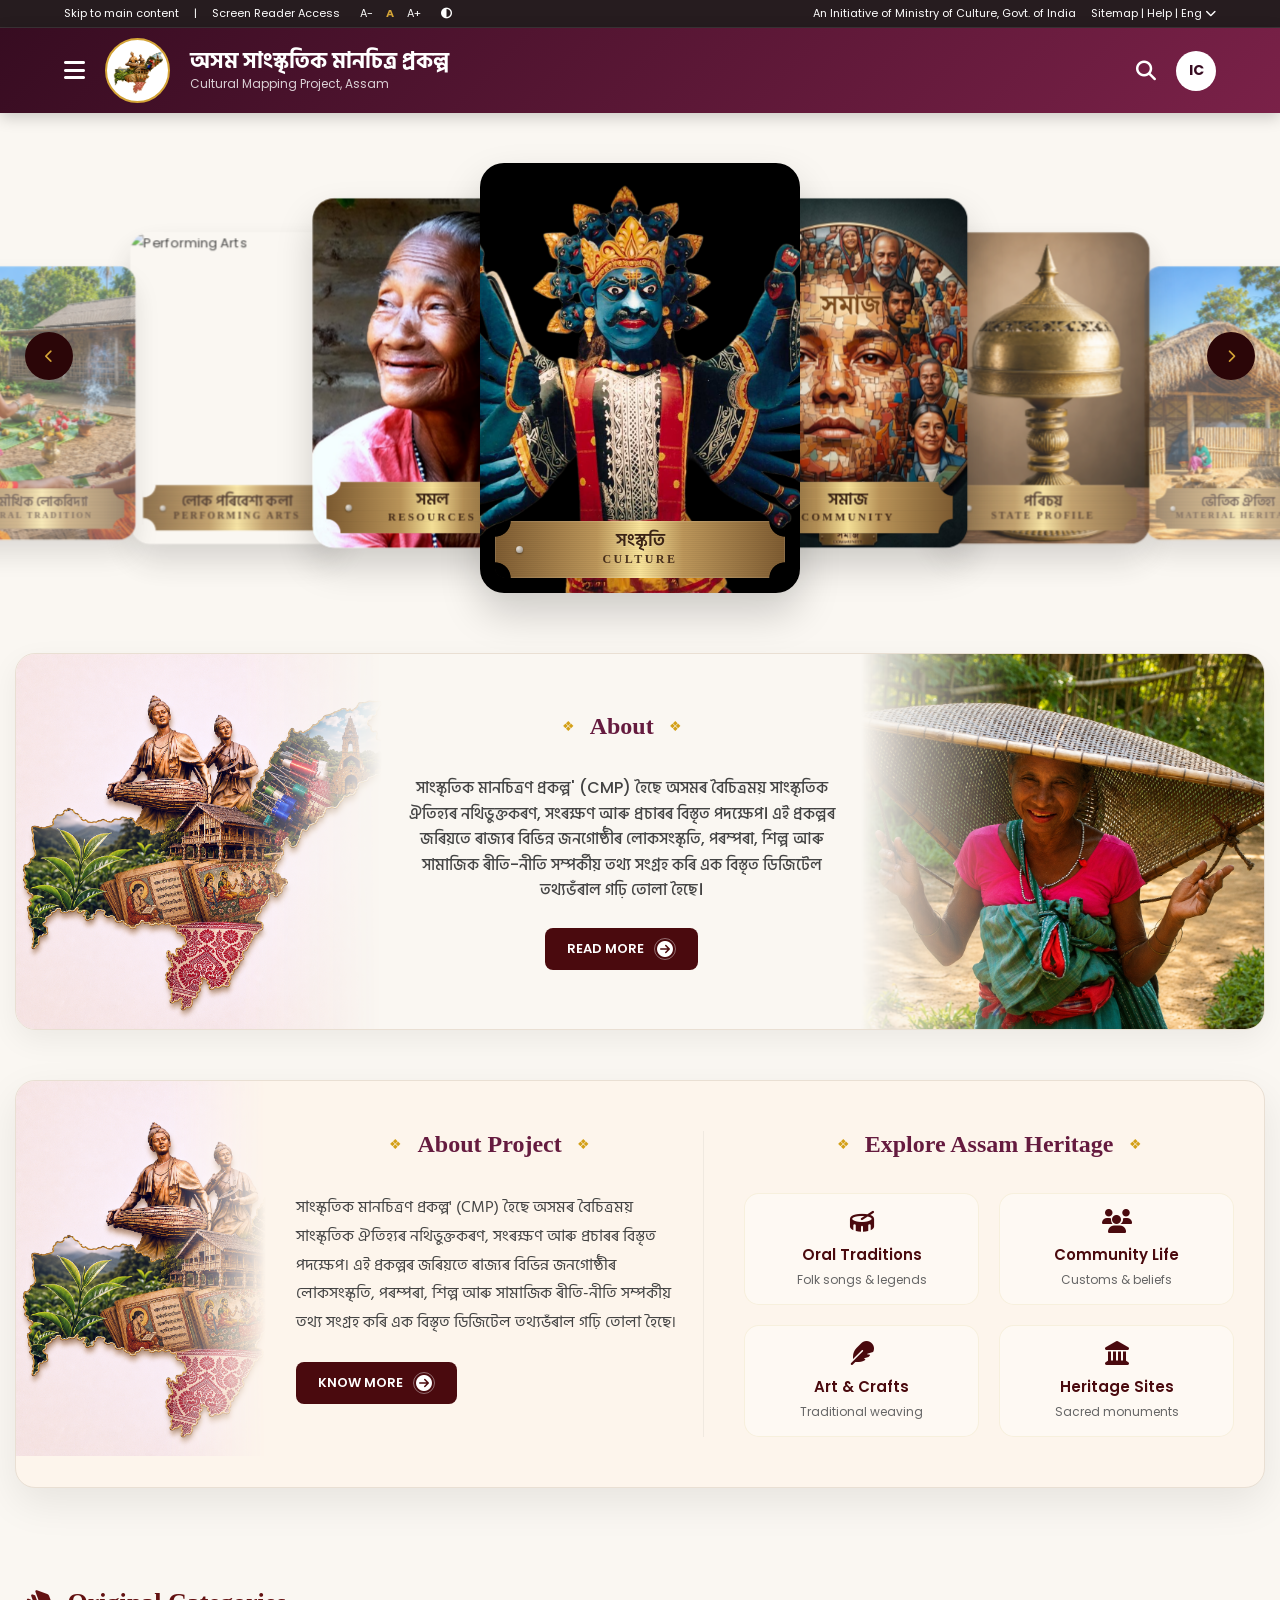
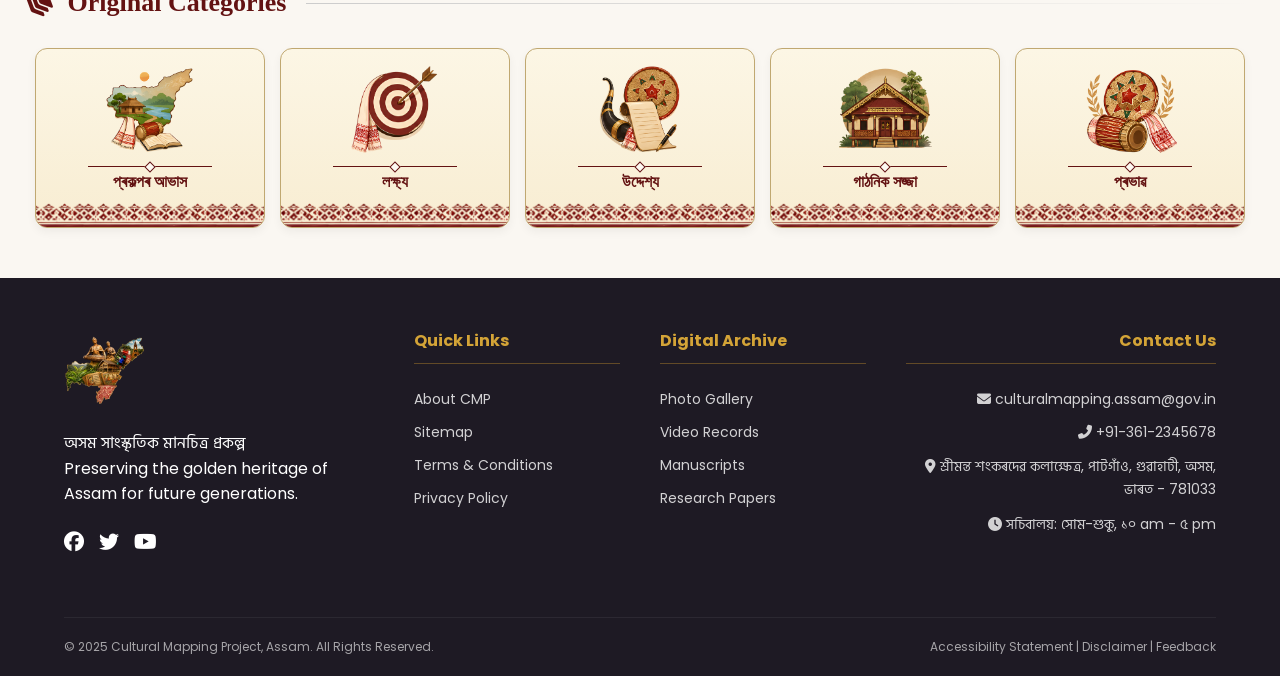
==== commit a4ef4b77: "add changes to hompage" ====
--- a/index.html
+++ b/index.html
@@ -283,7 +283,8 @@
     </section>
 
 
-    <!-- 2. ORIGINAL CATEGORIES SECTION -->
+    <!-- SECTION: Categories -->
+
     <section class="categories-section">
         <div class="category-header">
             <i class="fas fa-layer-group header-icon"></i>
@@ -292,44 +293,59 @@
         </div>
 
         <div class="category-grid">
-            <!-- Card 1: Featured -->
-            <a href="#" class="cat-card featured">
-                <h3>মৌখিক লোকবিদ্যা</h3>
-                <p>Oral Tradition</p>
-            </a>
-
-            <!-- Card 2: Folk Songs -->
-            <a href="#" class="cat-card maroon">
-                <i class="fas fa-drum"></i>
-                <div class="as-text">লোকগীত</div>
-                <div class="en-text">Folk Songs</div>
-            </a>
-
-            <!-- Card 3: Folk Tales -->
-            <a href="#" class="cat-card maroon">
-                <i class="fas fa-scroll"></i>
-                <div class="as-text">লোক কাহিনী</div>
-                <div class="en-text">Folk Tales</div>
-            </a>
-
-            <!-- Card 4: Proverbs -->
-            <a href="#" class="cat-card maroon">
-                <i class="fas fa-feather-pointed"></i>
-                <div class="as-text">প্ৰবাদ-প্রবচন</div>
-                <div class="en-text">Proverbs</div>
-            </a>
-
-            <!-- Card 6: More -->
-            <a href="#" class="cat-card more">
-                <i class="fas fa-plus"></i>
-                <div class="as-text">অধিক জানক</div>
-                <div class="en-text">More</div>
+            <a href="#" class="cat-card" data-en="Project Overview" data-details="This is the detailed description for the Project Overview phase.">
+                <div class="card-illustration" style="background-image: url('assets/cat-overview.png');"></div>
+                <div class="card-divider"></div>
+                <div class="as-text">প্ৰকল্পৰ আভাস</div>
+                <div class="bottom-pattern"></div>
+            </a>
+
+            <a href="#" class="cat-card" data-en="Goal" data-details="This is the detailed description for the Goal phase.">
+                <div class="card-illustration" style="background-image: url('assets/cat-goal.png');"></div>
+                <div class="card-divider"></div>
+                <div class="as-text">লক্ষ্য</div>
+                <div class="bottom-pattern"></div>
+            </a>
+
+            <a href="#" class="cat-card" data-en="Objective" data-details="This is the detailed description for the Objective phase.">
+                <div class="card-illustration" style="background-image: url('assets/cat-objective.png');"></div>
+                <div class="card-divider"></div>
+                <div class="as-text">উদ্দেশ্য</div>
+                <div class="bottom-pattern"></div>
+            </a>
+
+            <a href="#" class="cat-card" data-en="Structural Layout" data-details="This is the detailed description for the Structural Layout phase.">
+                <div class="card-illustration" style="background-image: url('assets/cat-structural.png');"></div>
+                <div class="card-divider"></div>
+                <div class="as-text">গাঠনিক সজ্জা</div>
+                <div class="bottom-pattern"></div>
+            </a>
+
+            <a href="#" class="cat-card" data-en="Impact" data-details="This is the detailed description for the Impact phase.">
+                <div class="card-illustration" style="background-image: url('assets/cat-impact.png');"></div>
+                <div class="card-divider"></div>
+                <div class="as-text">প্ৰভাৱ</div>
+                <div class="bottom-pattern"></div>
             </a>
         </div>
     </section>
 
+    <div id="categoryModal" class="cat-modal-overlay">
+        <div class="cat-modal-box">
+            <div class="cat-modal-header">
+                <h3 id="modalHeadingAs" class="as-text"></h3>
+                <div class="card-divider"></div>
+                <h4 id="modalHeadingEn" class="en-text"></h4>
+            </div>
+            <div class="cat-modal-body">
+                <p id="modalDetails"></p>
+            </div>
+            <div class="bottom-pattern"></div>
+        </div>
+    </div>
+
     <!-- SECTION 11: News & Events -->
-    <section class="section-padding">
+    <!-- <section class="section-padding">
         <div class="news-events-grid">
             <div>
                 <h4 style="margin-bottom: 25px;"><i class="far fa-newspaper"></i> News & Updates</h4>
@@ -360,11 +376,10 @@
                 </div>
             </div>
             <div style="text-align: center;">
-                <!-- Decorative Mandala from Image -->
                 <img src="assets/jappi.jpg" style="width: 200px; opacity: 0.8;" alt="Mandala">
             </div>
         </div>
-    </section>
+    </section> -->
 
     <!-- SECTION 13: Footer -->
     <footer>
@@ -415,9 +430,85 @@
         </div>
     </footer>
 
+    <!-- Modal category -->
+    <div id="categoryModal" class="cat-modal-overlay">
+        <div class="cat-modal-box">            
+            <div class="cat-modal-header">
+                <h3 id="modalHeadingAs" class="as-text"></h3>
+                <div class="card-divider"></div>
+                <h4 id="modalHeadingEn" class="en-text"></h4>
+            </div>
+            
+            <div class="cat-modal-body">
+                <p id="modalDetails"></p>
+            </div>
+            
+            <div class="bottom-pattern"></div>
+        </div>
+    </div>
+
 </body>
 
 <script src="assets/js/menu.js"></script>
 <script src="assets/js/slider.js"></script>
 
+<script>
+    document.addEventListener('DOMContentLoaded', () => {
+        const cards = document.querySelectorAll('.cat-card');
+        const modal = document.getElementById('categoryModal');
+        const closeBtn = document.querySelector('.cat-modal-close');
+        
+        // Elements to populate inside the modal
+        const modalHeadingAs = document.getElementById('modalHeadingAs');
+        const modalHeadingEn = document.getElementById('modalHeadingEn');
+        const modalDetails = document.getElementById('modalDetails');
+
+        // Open modal on card click
+        cards.forEach(card => {
+            card.addEventListener('click', (e) => {
+                e.preventDefault(); 
+                
+                // 1. Extract Assamese text from the element
+                const asTextElement = card.querySelector('.as-text');
+                const asText = asTextElement ? asTextElement.innerText : '';
+                
+                // 2. Extract English text and Details from the data attributes
+                const enText = card.getAttribute('data-en') || 'Category';
+                const specificDetails = card.getAttribute('data-details') || 'Details coming soon.';
+                
+                // 3. Populate the modal
+                modalHeadingAs.innerText = asText;
+                modalHeadingEn.innerText = enText;
+                modalDetails.innerText = specificDetails;
+
+                // 4. Show the modal
+                modal.classList.add('active');
+            });
+        });
+
+        // Close modal function
+        const closeModal = () => {
+            modal.classList.remove('active');
+        };
+
+        // Close on 'X' click
+        if(closeBtn) {
+            closeBtn.addEventListener('click', closeModal);
+        }
+
+        // Close on clicking outside the modal box
+        modal.addEventListener('click', (e) => {
+            if (e.target === modal) {
+                closeModal();
+            }
+        });
+        
+        // Close on Escape key press
+        document.addEventListener('keydown', (e) => {
+            if (e.key === 'Escape' && modal.classList.contains('active')) {
+                closeModal();
+            }
+        });
+    });
+</script>
 </html>
--- a/assets/css/homepage-styles.css
+++ b/assets/css/homepage-styles.css
@@ -152,14 +152,6 @@
     gap: 20px;
     margin-top: 30px;
 }
-.cat-card {
-    background: linear-gradient(135deg, #3f1424, #67223c);
-    color: #fff; padding: 30px 20px; border-radius: 12px;
-    text-align: center; transition: transform 0.3s;
-    border-bottom: 4px solid var(--assam-gold);
-}
-.cat-card:hover { transform: translateY(-10px); }
-.cat-card i { font-size: 28px; color: var(--assam-gold); margin-bottom: 15px; display: block; }
 
 /* News & Events */
 .news-events-grid { display: grid; grid-template-columns: 1.5fr 1.5fr 1fr; gap: 40px; }
@@ -472,46 +464,6 @@
     .cmp-title-row h3{ font-size:28px; text-align:center; }
 }
 
-/* --- ORIGINAL CATEGORIES (The Requested Exact Look) --- */
-.categories-section { padding: 40px 5%; max-width: 1400px; margin: 0 auto; }
-
-/* Header Style with Icon and Line */
-.category-header { display: flex; align-items: center; margin-bottom: 25px; }
-.category-header i.header-icon { font-size: 24px; color: var(--maroon-dark); margin-right: 15px; transform: rotate(45deg); }
-.category-header h2 { font-family: 'Playfair Display', serif; font-size: 26px; color: var(--maroon-dark); font-weight: 700; white-space: nowrap; margin-right: 20px; }
-.category-header .divider-line { flex-grow: 1; height: 1px; background: linear-gradient(to right, #ccc, transparent); }
-
-/* Grid Layout */
-.category-grid { display: grid; grid-template-columns: repeat(6, 1fr); gap: 15px; }
-
-.cat-card { border-radius: 12px; display: flex; flex-direction: column; align-items: center; justify-content: center; height: 160px; width: 230px; padding: 20px; text-align: center; text-decoration: none; transition: transform 0.3s ease; box-shadow: 0 4px 10px rgba(0,0,0,0.05); }
-.cat-card:hover { transform: translateY(-5px); }
-
-/* Card 1: Featured Image Card */
-.cat-card.featured { 
-    grid-column: span 1;
-    background: linear-gradient(rgba(0,0,0,0.2), rgba(0,0,0,0.4)), url('../cars-1.jpg'); 
-    background-size: cover;
-    background-position: center;
-    color: var(--text-white);
-}
-.cat-card.featured h3 { font-size: 22px; font-weight: 700; margin-bottom: 5px; }
-.cat-card.featured p { font-size: 14px; opacity: 0.9; }
-
-/* Cards 2-5: Solid Maroon Cards */
-.cat-card.maroon { background-color: var(--maroon-dark); color: var(--text-white); }
-.cat-card.maroon i { font-size: 40px; color: var(--gold-accent); margin-bottom: 15px; }
-.cat-card.maroon .as-text { font-size: 18px; font-weight: 500; color: var(--gold-accent); margin-bottom: 4px; }
-.cat-card.maroon .en-text { font-size: 13px; opacity: 0.8; }
-
-/* Card 6: More Card */
-.cat-card.more { background-color: var(--more-card-bg); color: var(--maroon-dark); border: 1px solid #e0d5c8; }
-.cat-card.more i { font-size: 32px; margin-bottom: 12px; }
-.cat-card.more .as-text { font-size: 18px; font-weight: 600; margin-bottom: 4px; }
-.cat-card.more .en-text { font-size: 13px; font-weight: 500; }
-
-@media (max-width: 1024px) { .category-grid { grid-template-columns: repeat(3, 1fr); } }
-@media (max-width: 600px) { .category-grid { grid-template-columns: repeat(2, 1fr); } .carousel .card { width: 220px; height: 320px; } }
 
 /* Container Styling */
 .heritage-banner {
@@ -1561,3 +1513,227 @@
         display: none;
     }
 } 
+
+
+/* Original Category */
+
+/* --- ORIGINAL CATEGORIES (100% Match) --- */
+.categories-section { 
+    padding: 50px 2%; 
+    max-width: 1400px; 
+    margin: 0 auto; 
+}
+
+/* Header Style with Icon and Line */
+.category-header { 
+    display: flex; 
+    align-items: center; 
+    margin-bottom: 25px; 
+}
+.category-header i.header-icon { 
+    font-size: 24px; 
+    color: #631212; 
+    margin-right: 15px; 
+    transform: rotate(45deg); 
+}
+.category-header h2 { 
+    font-family: 'Playfair Display', serif; 
+    font-size: 26px; 
+    color: #631212; 
+    font-weight: 700; 
+    white-space: nowrap; 
+    margin-right: 20px; 
+}
+.category-header .divider-line { 
+    flex-grow: 1; 
+    height: 1px; 
+    background: linear-gradient(to right, #ccc, transparent); 
+}
+
+/* Grid Layout - Adjusted for 5 uniform cards */
+.category-grid { 
+    display: flex; 
+    justify-content: center; 
+    flex-wrap: wrap; 
+    gap: 15px; 
+}
+
+/* Base Card Styling */
+.cat-card { 
+    position: relative;
+    background-color: #f8edd2; /* Cream background matching the image */
+    background: linear-gradient(180deg, #fcf6e5 0%, #f8edd2 100%);
+    border: 1px solid #c0a871; /* Dark maroon border */
+    border-radius: 12px; 
+    display: flex; 
+    flex-direction: column; 
+    align-items: center; 
+    justify-content: flex-start; 
+    height: 180px; /* Existing requested height */
+    width: 230px; /* Existing requested width */
+    padding: 10px 10px 20px 10px; /* Padding adjusted to leave room for bottom bar */
+    text-align: center; 
+    text-decoration: none; 
+    transition: transform 0.3s ease, box-shadow 0.3s ease; 
+    box-shadow: 0 4px 10px rgba(0,0,0,0.05); 
+    overflow: hidden; /* Keeps the bottom pattern bar inside the rounded corners */
+    box-sizing: border-box;
+}
+
+.cat-card:hover { 
+    transform: translateY(-5px); 
+    box-shadow: 0 8px 15px rgba(0,0,0,0.1); 
+}
+
+/* Illustration Container */
+.card-illustration {
+    width: 100%;
+    height: 90px; /* Sized to fit comfortably inside the 160px height constraint */
+    background-size: contain;
+    background-position: center bottom;
+    background-repeat: no-repeat;
+    margin-bottom: 6px;
+    margin-top: 5px;
+}
+
+/* Assamese Text */
+.cat-card .as-text { 
+    color: #631212; 
+    font-size: 16px; 
+    font-weight: 600; 
+    font-family: serif; /* Traditional serif font look */
+    margin-bottom: 2px;
+}
+
+/* Decorative Middle Divider (Line with Diamond) */
+.cat-card .card-divider {
+    width: 60%;
+    height: 1px;
+    background-color: #631212;
+    position: relative;
+    margin: 6px 0;
+    display: flex;
+    justify-content: center;
+    align-items: center;
+}
+
+.cat-card .card-divider::after {
+    content: '';
+    position: absolute;
+    width: 6px;
+    height: 6px;
+    background-color: #fcf9f2; /* Match card background */
+    border: 1px solid #631212;
+    transform: rotate(45deg);
+}
+
+/* English Text */
+.cat-card .en-text { 
+    color: #222; 
+    font-size: 13px; 
+    font-family: serif;
+    font-weight: 500;
+}
+
+/* Bottom Pattern Bar */
+.cat-card .bottom-pattern {
+    position: absolute;
+    bottom: 0;
+    left: 0;
+    width: 100%;
+    height:25px; /* Adjust height based on your specific pattern image */
+    background-image: url('../category-bottom-bar-1.png');
+    background-size: auto 100%; /* Ensures the pattern repeats cleanly across the bottom */
+    background-repeat: repeat-x;
+    background-position: center bottom;
+}
+
+/* Responsive Handling */
+@media (max-width: 1024px) { 
+    .category-grid { 
+        display: grid; 
+        grid-template-columns: repeat(3, 1fr); 
+    } 
+}
+@media (max-width: 600px) { 
+    .category-grid { 
+        display: grid; 
+        grid-template-columns: repeat(2, 1fr); 
+    } 
+}
+
+/* --- CATEGORY MODAL STYLES --- */
+
+/* The hidden overlay background */
+.cat-modal-overlay {
+    position: fixed;
+    top: 0;
+    left: 0;
+    width: 100%;
+    height: 100%;
+    background-color: rgba(0, 0, 0, 0.6);
+    backdrop-filter: blur(3px); /* Optional: nice blur effect on the background */
+    z-index: 9999;
+    
+    /* Flexbox for centering, but hidden by default */
+    display: flex;
+    align-items: center;
+    justify-content: center;
+    opacity: 0;
+    visibility: hidden;
+    transition: opacity 0.3s ease, visibility 0.3s ease;
+}
+
+/* When the modal is active */
+.cat-modal-overlay.active {
+    opacity: 1;
+    visibility: visible;
+}
+
+/* The Modal Box - Increased Size */
+.cat-modal-box {
+    position: relative;
+    background: linear-gradient(180deg, #fcf6e5 0%, #f8edd2 100%); 
+    border: 1px solid #c0a871; 
+    border-radius: 12px;
+    
+    /* INCREASED SIZE HERE */
+    width: 95%;
+    max-width: 750px; /* Increased from 500px for a much wider, spacious modal */
+    padding: 50px 40px 70px 40px; /* Increased padding, leaving 70px at the bottom for the pattern */
+    
+    text-align: center;
+    box-shadow: 0 15px 40px rgba(0,0,0,0.2);
+    overflow: hidden; /* Crucial: Keeps the bottom pattern locked inside the rounded corners */
+    
+    /* Animation start state */
+    transform: translateY(30px);
+    transition: transform 0.4s cubic-bezier(0.175, 0.885, 0.32, 1.275);
+}
+
+/* Specific styling for the bottom pattern INSIDE the modal */
+.cat-modal-box .bottom-pattern {
+    position: absolute;
+    bottom: 0;
+    left: 0;
+    width: 100%;
+    height: 24px; /* Made slightly taller to match the larger modal proportions */
+    background-image: url('../category-bottom-bar-1.png'); /* Ensure this path matches your folder structure */
+    background-size: auto 100%; 
+    background-repeat: repeat-x;
+    background-position: center bottom;
+}
+
+/* Optional: Make the text slightly larger to fit the bigger modal */
+.cat-modal-header .as-text {
+    font-size: 25px; 
+}
+
+.cat-modal-header .en-text {
+    font-size: 18px;
+}
+
+.cat-modal-body p {
+    font-size: 18px; 
+    line-height: 1.7;
+}
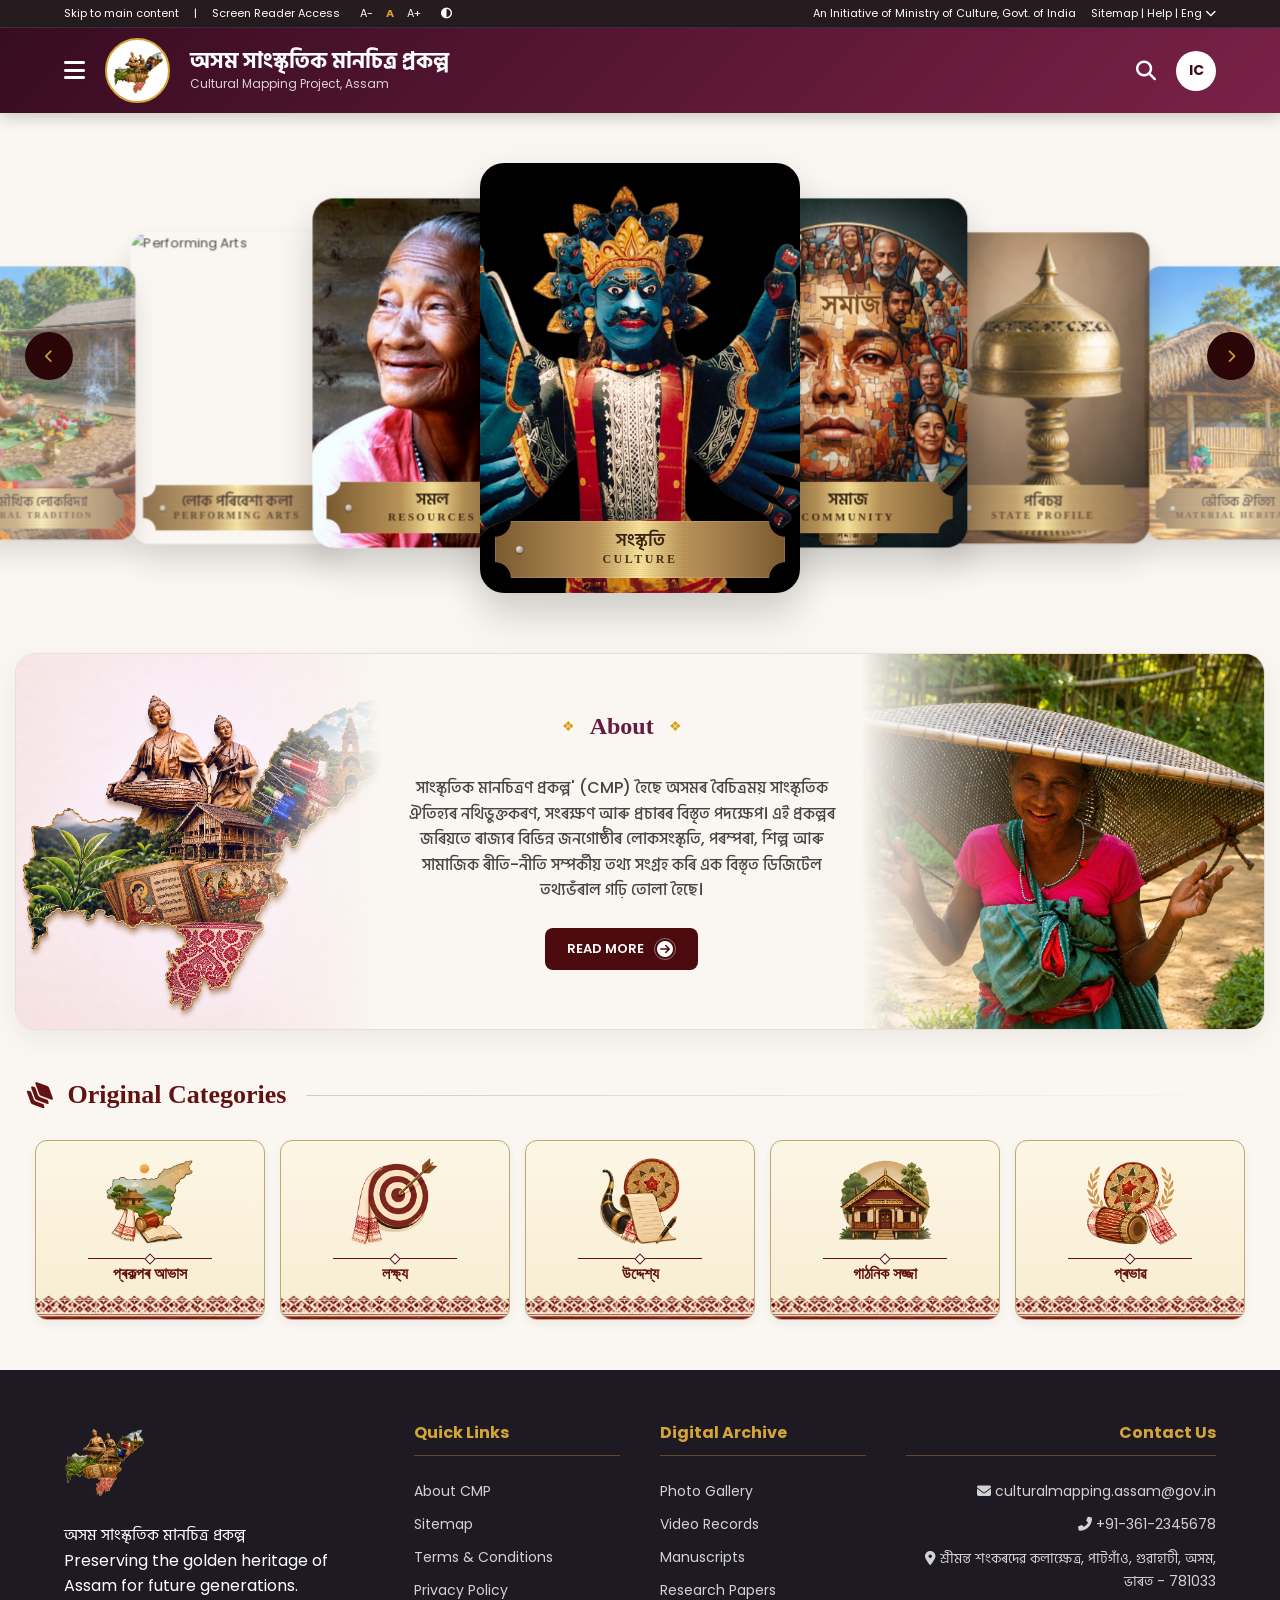
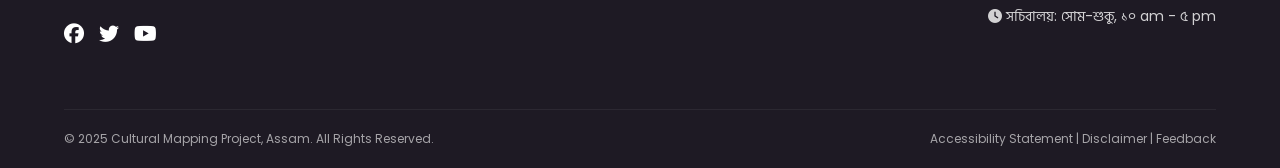
==== commit 8f739a47: "Himanxu 29062026 001" ====
--- a/index.html
+++ b/index.html
@@ -220,15 +220,15 @@
         <div class="right-side-img"></div>
     </div>
 
-    <section class="cmp-unified-about">
-
-        <!-- Frame Left -->
+    <!-- <section class="cmp-unified-about">
+
+       
         <div class="side-img left-side-img"></div>
 
-        <!-- Combined Center Content -->
+        
         <div class="content-wrap">
 
-            <!-- Column 1: Project Description -->
+          
             <div class="about-text-col">
                 <div class="cmp-title-row">
                     <span>❖</span>
@@ -245,7 +245,7 @@
                 </a>
             </div>
 
-            <!-- Column 2: Heritage Explorer -->
+           
             <div class="about-grid-col">
                 <div class="cmp-title-row">
                     <span>❖</span>
@@ -280,7 +280,7 @@
         </div>
 
 
-    </section>
+    </section> -->
 
 
     <!-- SECTION: Categories -->
@@ -333,6 +333,8 @@
     <div id="categoryModal" class="cat-modal-overlay">
         <div class="cat-modal-box">
             <div class="cat-modal-header">
+                <button class="cat-modal-close" id="closeModalBtn">&times;</button>
+
                 <h3 id="modalHeadingAs" class="as-text"></h3>
                 <div class="card-divider"></div>
                 <h4 id="modalHeadingEn" class="en-text"></h4>
@@ -511,4 +513,34 @@
         });
     });
 </script>
+<script>
+    const modal = document.getElementById('categoryModal');
+const closeBtn = document.getElementById('closeModalBtn');
+
+// CLOSE
+const closeModal = () => {
+    modal.classList.remove('active');
+};
+
+// OPEN (keep yours but ensure this)
+cards.forEach(card => {
+    card.addEventListener('click', (e) => {
+        e.preventDefault();
+        modal.classList.add('active');
+    });
+});
+
+// close button
+closeBtn.addEventListener('click', closeModal);
+
+// click outside
+modal.addEventListener('click', (e) => {
+    if (e.target === modal) closeModal();
+});
+
+// ESC key
+document.addEventListener('keydown', (e) => {
+    if (e.key === 'Escape') closeModal();
+});
+</script>
 </html>
--- a/assets/css/homepage-styles.css
+++ b/assets/css/homepage-styles.css
@@ -1736,4 +1736,35 @@
 .cat-modal-body p {
     font-size: 18px; 
     line-height: 1.7;
+}
+
+
+.cat-modal-header {
+    position: relative;
+    padding-right: 40px;
+}
+
+.cat-modal-close {
+    position: absolute;
+    right: 10px;
+    top: 10px;
+    background: transparent;
+    border: none;
+    font-size: 26px;
+    cursor: pointer;
+    color: #333;
+    transition: 0.2s;
+}
+
+.cat-modal-close:hover {
+    color: red;
+    transform: scale(1.1);
+}
+
+.cat-modal-overlay {
+    display: none;
+}
+
+.cat-modal-overlay.active {
+    display: flex;
 }
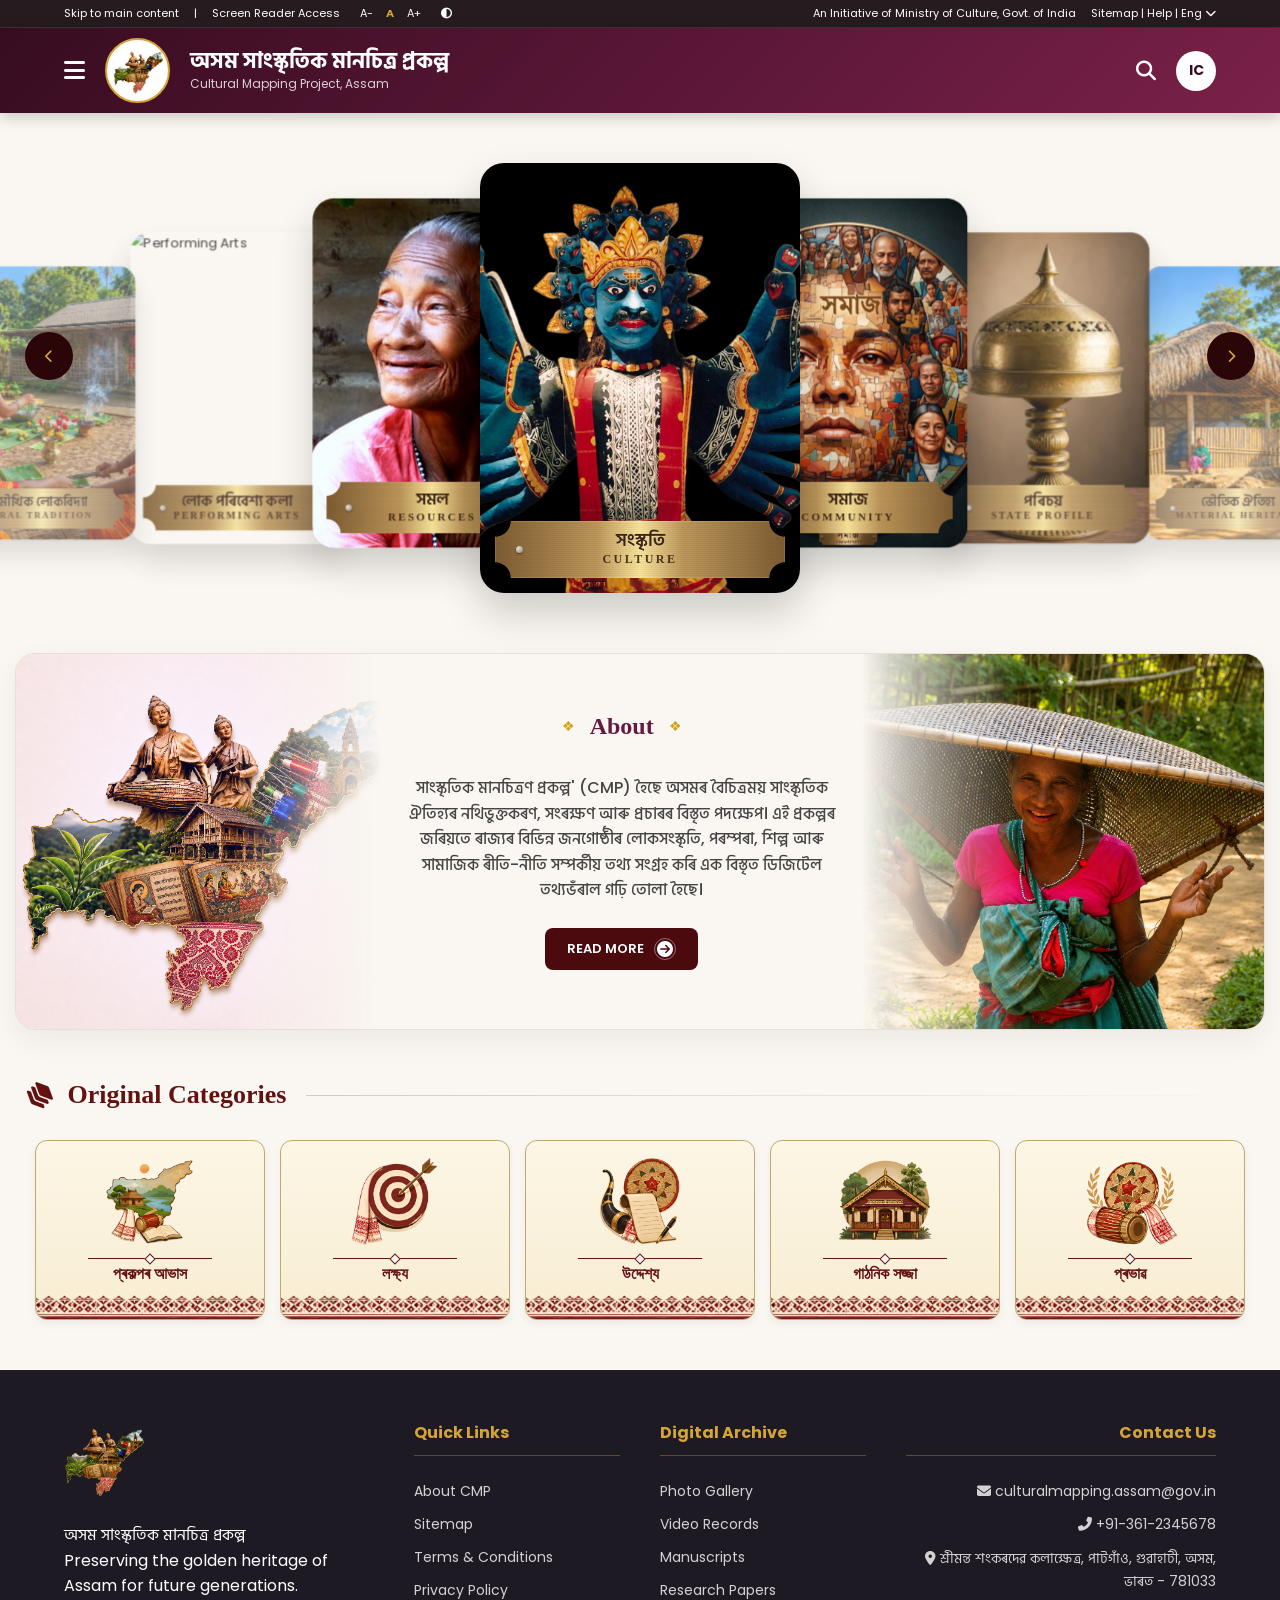
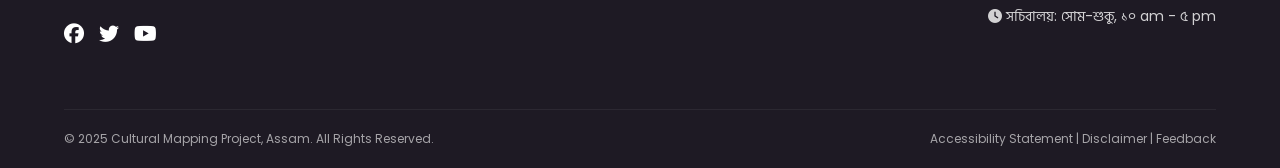
==== commit 2c0b082f: "hhhh" ====
--- a/index.html
+++ b/index.html
@@ -11,9 +11,7 @@
     <link rel="stylesheet" href="assets/css/homepage-styles.css">
 
     <!-- Google Fonts: Poppins & Hind Siliguri for Assamese -->
-    <link
-        href="https://fonts.googleapis.com/css2?family=Poppins:wght@400;500;600;700&family=Hind+Siliguri:wght@400;500;600;700&display=swap"
-        rel="stylesheet">
+    <link href="https://fonts.googleapis.com/css2?family=Poppins:wght@400;500;600;700&family=Hind+Siliguri:wght@400;500;600;700&display=swap" rel="stylesheet">
 </head>
 
 <body>
@@ -451,96 +449,9 @@
 
 </body>
 
+<!-- JS -->
 <script src="assets/js/menu.js"></script>
 <script src="assets/js/slider.js"></script>
-
-<script>
-    document.addEventListener('DOMContentLoaded', () => {
-        const cards = document.querySelectorAll('.cat-card');
-        const modal = document.getElementById('categoryModal');
-        const closeBtn = document.querySelector('.cat-modal-close');
-        
-        // Elements to populate inside the modal
-        const modalHeadingAs = document.getElementById('modalHeadingAs');
-        const modalHeadingEn = document.getElementById('modalHeadingEn');
-        const modalDetails = document.getElementById('modalDetails');
-
-        // Open modal on card click
-        cards.forEach(card => {
-            card.addEventListener('click', (e) => {
-                e.preventDefault(); 
-                
-                // 1. Extract Assamese text from the element
-                const asTextElement = card.querySelector('.as-text');
-                const asText = asTextElement ? asTextElement.innerText : '';
-                
-                // 2. Extract English text and Details from the data attributes
-                const enText = card.getAttribute('data-en') || 'Category';
-                const specificDetails = card.getAttribute('data-details') || 'Details coming soon.';
-                
-                // 3. Populate the modal
-                modalHeadingAs.innerText = asText;
-                modalHeadingEn.innerText = enText;
-                modalDetails.innerText = specificDetails;
-
-                // 4. Show the modal
-                modal.classList.add('active');
-            });
-        });
-
-        // Close modal function
-        const closeModal = () => {
-            modal.classList.remove('active');
-        };
-
-        // Close on 'X' click
-        if(closeBtn) {
-            closeBtn.addEventListener('click', closeModal);
-        }
-
-        // Close on clicking outside the modal box
-        modal.addEventListener('click', (e) => {
-            if (e.target === modal) {
-                closeModal();
-            }
-        });
-        
-        // Close on Escape key press
-        document.addEventListener('keydown', (e) => {
-            if (e.key === 'Escape' && modal.classList.contains('active')) {
-                closeModal();
-            }
-        });
-    });
-</script>
-<script>
-    const modal = document.getElementById('categoryModal');
-const closeBtn = document.getElementById('closeModalBtn');
-
-// CLOSE
-const closeModal = () => {
-    modal.classList.remove('active');
-};
-
-// OPEN (keep yours but ensure this)
-cards.forEach(card => {
-    card.addEventListener('click', (e) => {
-        e.preventDefault();
-        modal.classList.add('active');
-    });
-});
-
-// close button
-closeBtn.addEventListener('click', closeModal);
-
-// click outside
-modal.addEventListener('click', (e) => {
-    if (e.target === modal) closeModal();
-});
-
-// ESC key
-document.addEventListener('keydown', (e) => {
-    if (e.key === 'Escape') closeModal();
-});
-</script>
+<script src="assets/js/modal.js"></script>
+
 </html>
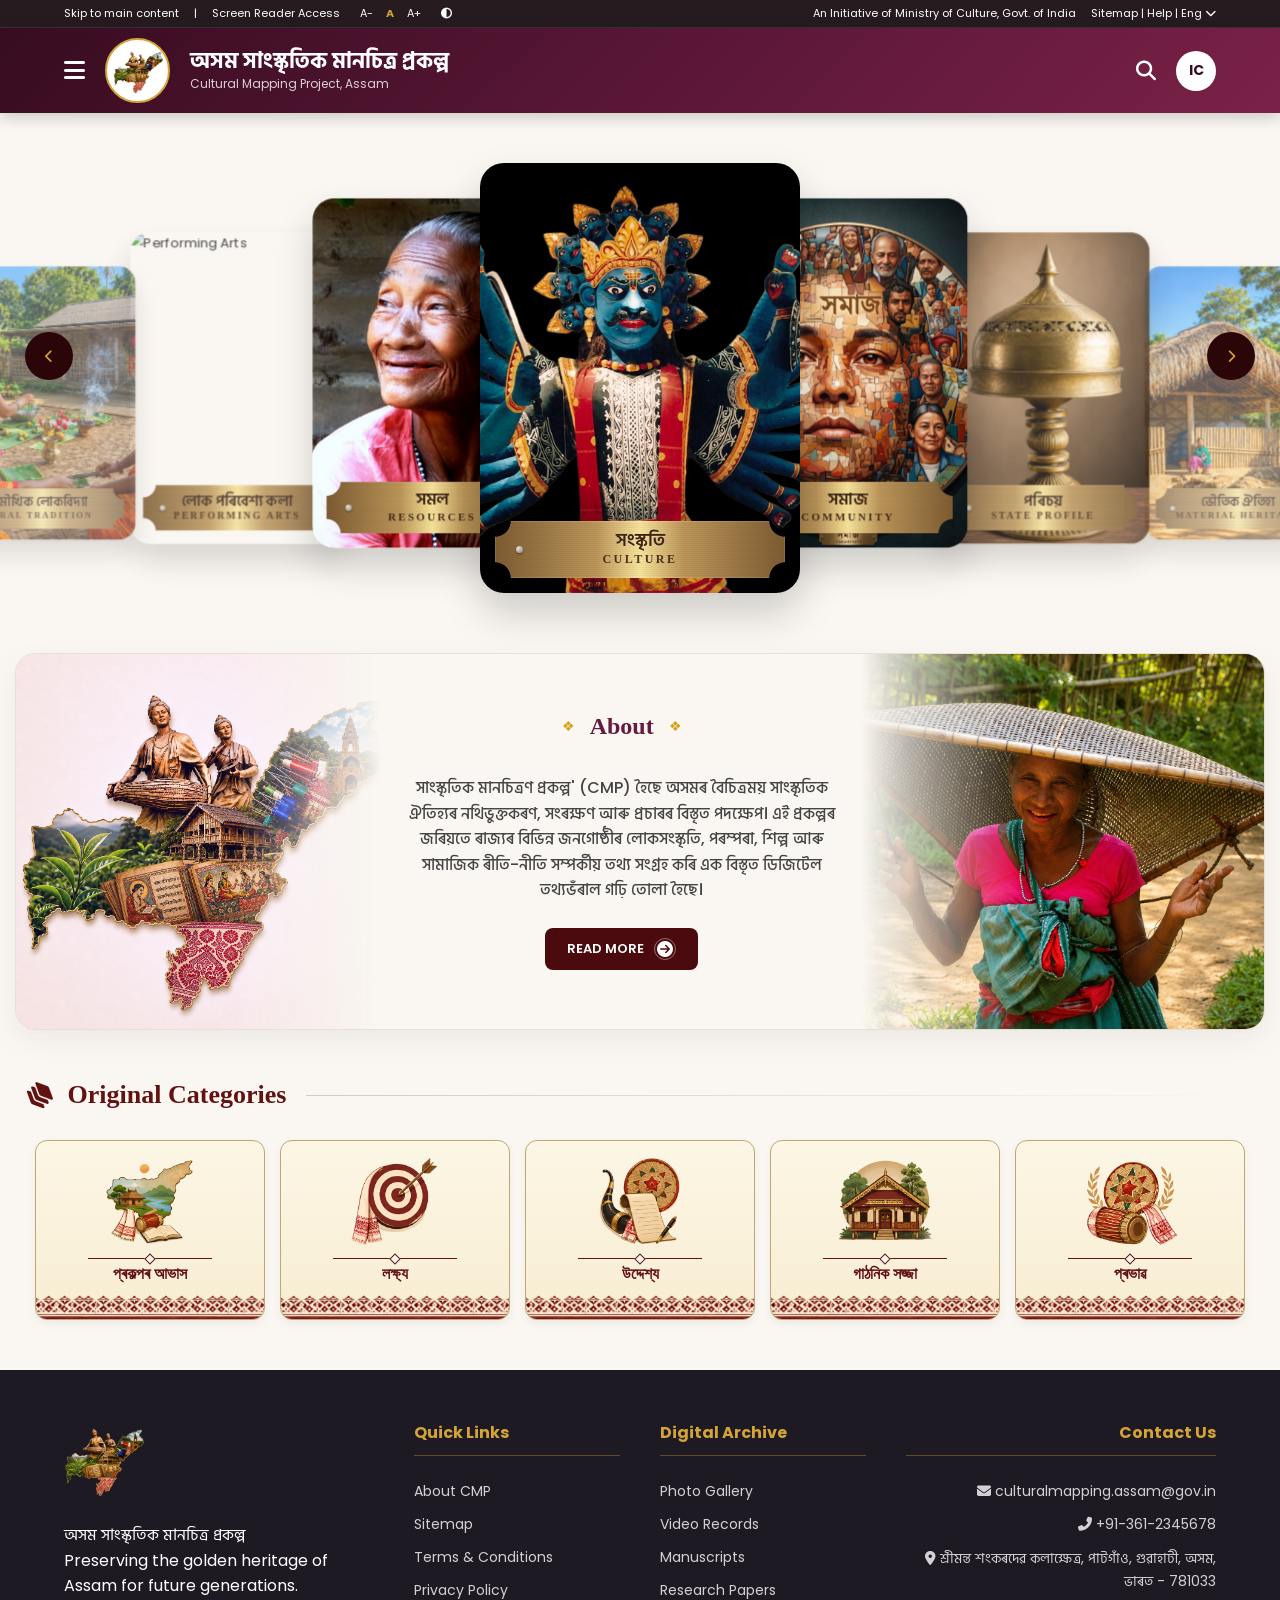
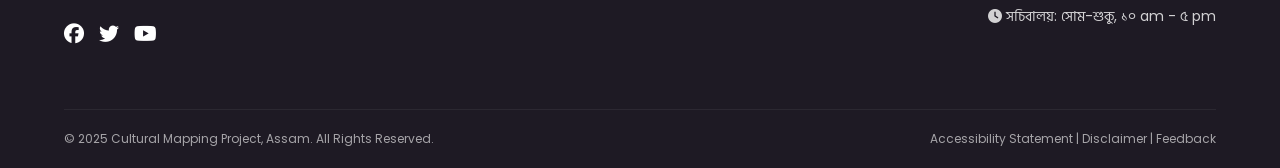
==== commit 54eaddab: "Himanxu 12" ====
--- a/index.html
+++ b/index.html
@@ -55,12 +55,12 @@
     <!-- SECTION 3: Collapsible Navigation Menu -->
     <nav class="navbar-menu" id="navbarMenu">
         <div class="navbar-menu-inner">
-            <!-- Close Button -->
+        
             <div class="menu-close"><i class="fas fa-times"></i></div>
 
-            <!-- Menu Items -->
+         
             <ul class="menu-list">
-                <!-- Menu 1: Xobixesh with 5 submenus -->
+            
                 <li class="menu-item">
                     <a href="#" class="menu-link menu-parent">
                         <span>সবিশেষ</span>
@@ -75,14 +75,14 @@
                     </ul>
                 </li>
 
-                <!-- Menu 2: Rajya Porisoi -->
+        
                 <li class="menu-item">
                     <a href="#" class="menu-link">
                         <span>ৰাজ্য পৰিচয়</span>
                     </a>
                 </li>
 
-                <!-- Menu 3: Xomol with 4 submenus -->
+               
                 <li class="menu-item">
                     <a href="#" class="menu-link menu-parent">
                         <span>সমল</span>
@@ -96,7 +96,7 @@
                     </ul>
                 </li>
 
-                <!-- Menu 4: Karmoklaap -->
+              
                 <li class="menu-item">
                     <a href="#" class="menu-link">
                         <span>কৰ্মক্লাপ</span>
@@ -209,7 +209,10 @@
                 প্ৰচাৰৰ বিস্তৃত পদক্ষেপ। এই প্ৰকল্পৰ জৰিয়তে ৰাজ্যৰ বিভিন্ন জনগোষ্ঠীৰ লোকসংস্কৃতি, পৰম্পৰা, শিল্প আৰু
                 সামাজিক ৰীতি-নীতি সম্পৰ্কীয় তথ্য সংগ্ৰহ কৰি এক বিস্তৃত ডিজিটেল তথ্যভঁৰাল গঢ়ি তোলা হৈছে।
             </p>
-            <a href="#" class="btn-read-more">
+            <!-- <a href="#" class="btn-read-more">
+                Read More <i class="fas fa-arrow-circle-right"></i>
+            </a> -->
+            <a href="javascript:void(0);" class="btn-read-more" id="aboutModalBtn">
                 Read More <i class="fas fa-arrow-circle-right"></i>
             </a>
         </div>
@@ -380,7 +383,89 @@
             </div>
         </div>
     </section> -->
-
+    <!-- =====================================
+     ABOUT PROJECT MODAL
+====================================== -->
+
+<div id="aboutModal" class="cmp-modal">
+
+    <div class="cmp-modal-content">
+
+        <div class="cmp-modal-header">
+
+            <h2>
+                <i class="fas fa-landmark"></i>
+                About Cultural Mapping Project
+            </h2>
+
+            <span class="cmp-close">&times;</span>
+
+        </div>
+
+        <div class="cmp-modal-body">
+
+            <div class="modal-title">
+
+                <h3>অসম সাংস্কৃতিক মানচিত্ৰ প্ৰকল্প</h3>
+
+                <p>
+                    Cultural Mapping Project, Assam
+                </p>
+
+            </div>
+
+            <p>
+
+                'সাংস্কৃতিক মানচিত্ৰণ প্ৰকল্প' (CMP) হৈছে অসমৰ
+                বৈচিত্ৰময় সাংস্কৃতিক ঐতিহ্যৰ নথিভুক্তকৰণ,
+                সংৰক্ষণ আৰু প্ৰচাৰৰ এক বিস্তৃত পদক্ষেপ।
+
+            </p>
+
+            <p>
+
+                এই প্ৰকল্পৰ জৰিয়তে অসমৰ বিভিন্ন জনগোষ্ঠীৰ
+                লোকসংস্কৃতি, পৰম্পৰা, ভাষা, শিল্প, স্থাপত্য,
+                লোকসাহিত্য, উৎসৱ, নৃত্য, সংগীত, খাদ্য সংস্কৃতি,
+                পৰম্পৰাগত জীৱনধাৰা, সামাজিক ৰীতি-নীতি,
+                ঐতিহাসিক স্থান, ধৰ্মীয় পৰম্পৰা আৰু অমূল্য
+                সাংস্কৃতিক সম্পদসমূহ ডিজিটেল ৰূপত সংৰক্ষণ কৰা
+                হৈছে।
+
+            </p>
+
+            <p>
+
+                এই তথ্যসমূহে গৱেষক, ছাত্ৰ-ছাত্ৰী, পৰ্যটক,
+                সংস্কৃতি অনুৰাগী আৰু সাধাৰণ জনসাধাৰণক অসমৰ
+                সমৃদ্ধ সাংস্কৃতিক ঐতিহ্যৰ বিষয়ে অধিক জানিবলৈ
+                সহায় কৰিব।
+
+            </p>
+
+            <hr>
+
+            <h4>Objectives</h4>
+
+            <ul>
+
+                <li>Digital preservation of Assam's cultural heritage.</li>
+
+                <li>Documentation of indigenous traditions.</li>
+
+                <li>Promotion of cultural tourism.</li>
+
+                <li>Support for research and education.</li>
+
+                <li>Creation of a comprehensive digital archive.</li>
+
+            </ul>
+
+        </div>
+
+    </div>
+
+</div>
     <!-- SECTION 13: Footer -->
     <footer>
         <div class="footer-grid">
@@ -454,4 +539,38 @@
 <script src="assets/js/slider.js"></script>
 <script src="assets/js/modal.js"></script>
 
+
+<script>
+const aboutModal=document.getElementById("aboutModal");
+
+document.getElementById("aboutModalBtn").onclick=function(){
+
+    aboutModal.style.display="block";
+
+    document.body.style.overflow="hidden";
+
+}
+
+document.querySelector(".cmp-close").onclick=function(){
+
+    aboutModal.style.display="none";
+
+    document.body.style.overflow="auto";
+
+}
+
+window.onclick=function(e){
+
+    if(e.target==aboutModal){
+
+        aboutModal.style.display="none";
+
+        document.body.style.overflow="auto";
+
+    }
+
+}
+</script>
+
+
 </html>
--- a/assets/css/homepage-styles.css
+++ b/assets/css/homepage-styles.css
@@ -1767,4 +1767,163 @@
 
 .cat-modal-overlay.active {
     display: flex;
-}+}
+
+
+
+
+/*==========================
+ABOUT MODAL
+==========================*/
+
+.cmp-modal{
+
+    display:none;
+
+    position:fixed;
+
+    left:0;
+
+    top:0;
+
+    width:100%;
+
+    height:100%;
+
+    background:rgba(0,0,0,.65);
+
+    z-index:99999;
+
+    animation:fadeIn .3s;
+
+}
+
+.cmp-modal-content{
+
+    width:80%;
+
+    max-width:950px;
+
+    margin:45px auto;
+
+    background:#fff;
+
+    border-radius:18px;
+
+    overflow:hidden;
+
+    box-shadow:0 20px 50px rgba(0,0,0,.25);
+
+}
+
+.cmp-modal-header{
+
+    background:linear-gradient(135deg,#8b5a2b,#b97c3f);
+
+    color:#fff;
+
+    display:flex;
+
+    justify-content:space-between;
+
+    align-items:center;
+
+    padding:20px 30px;
+
+}
+
+.cmp-modal-header h2{
+
+    margin:0;
+
+    font-size:28px;
+
+}
+
+.cmp-close{
+
+    font-size:35px;
+
+    cursor:pointer;
+
+}
+
+.cmp-close:hover{
+
+    color:#ffe0a3;
+
+}
+
+.cmp-modal-body{
+
+    padding:35px;
+
+    max-height:70vh;
+
+    overflow-y:auto;
+
+}
+
+.modal-title{
+
+    text-align:center;
+
+    margin-bottom:25px;
+
+}
+
+.modal-title h3{
+
+    color:#7b4c24;
+
+    margin-bottom:8px;
+
+}
+
+.modal-title p{
+
+    color:#888;
+
+}
+
+.cmp-modal-body p{
+
+    line-height:2;
+
+    color:#555;
+
+    margin-bottom:20px;
+
+    text-align:justify;
+
+}
+
+.cmp-modal-body ul{
+
+    padding-left:25px;
+
+}
+
+.cmp-modal-body li{
+
+    margin-bottom:12px;
+
+}
+
+@keyframes fadeIn{
+
+from{
+
+opacity:0;
+
+}
+
+to{
+
+opacity:1;
+
+}
+
+}
+
+
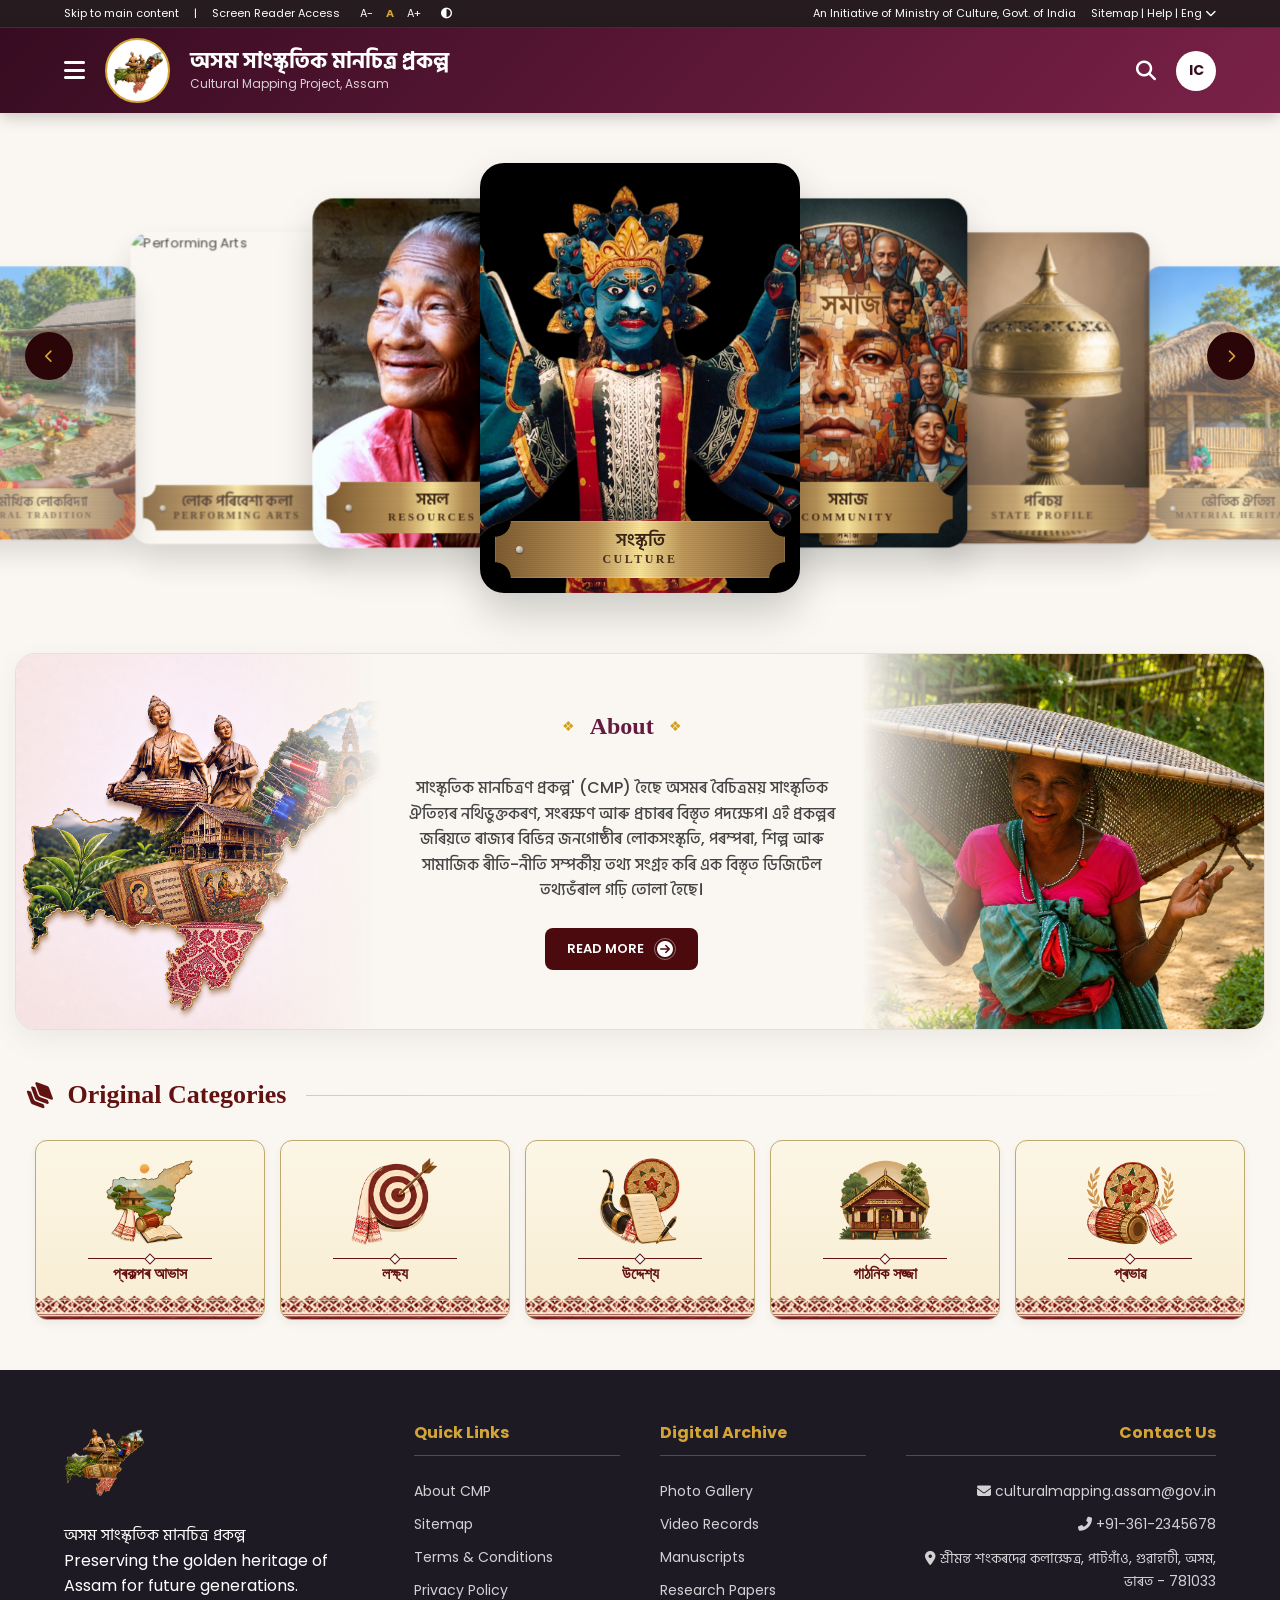
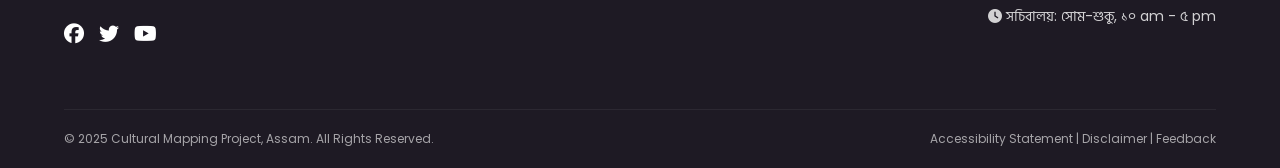
==== commit 5faf667c: "Himanxu 29062026 004" ====
--- a/index.html
+++ b/index.html
@@ -67,11 +67,11 @@
                         <i class="fas fa-chevron-down toggle-icon"></i>
                     </a>
                     <ul class="submenu">
-                        <li><a href="#">বিষয়বস্তু ১</a></li>
-                        <li><a href="#">বিষয়বস্তু ২</a></li>
-                        <li><a href="#">বিষয়বস্তু ৩</a></li>
-                        <li><a href="#">বিষয়বস্তু ৪</a></li>
-                        <li><a href="#">বিষয়বস্তু ৫</a></li>
+                        <li><a href="#">প্ৰকল্পৰ আভাস</a></li>
+                        <li><a href="#">লক্ষ্য</a></li>
+                        <li><a href="#">উদ্দেশ্য</a></li>
+                        <li><a href="team_members.html">গাঠনিক সজ্জা</a></li>
+                        <li><a href="#">প্ৰভাৱ</a></li>
                     </ul>
                 </li>
 
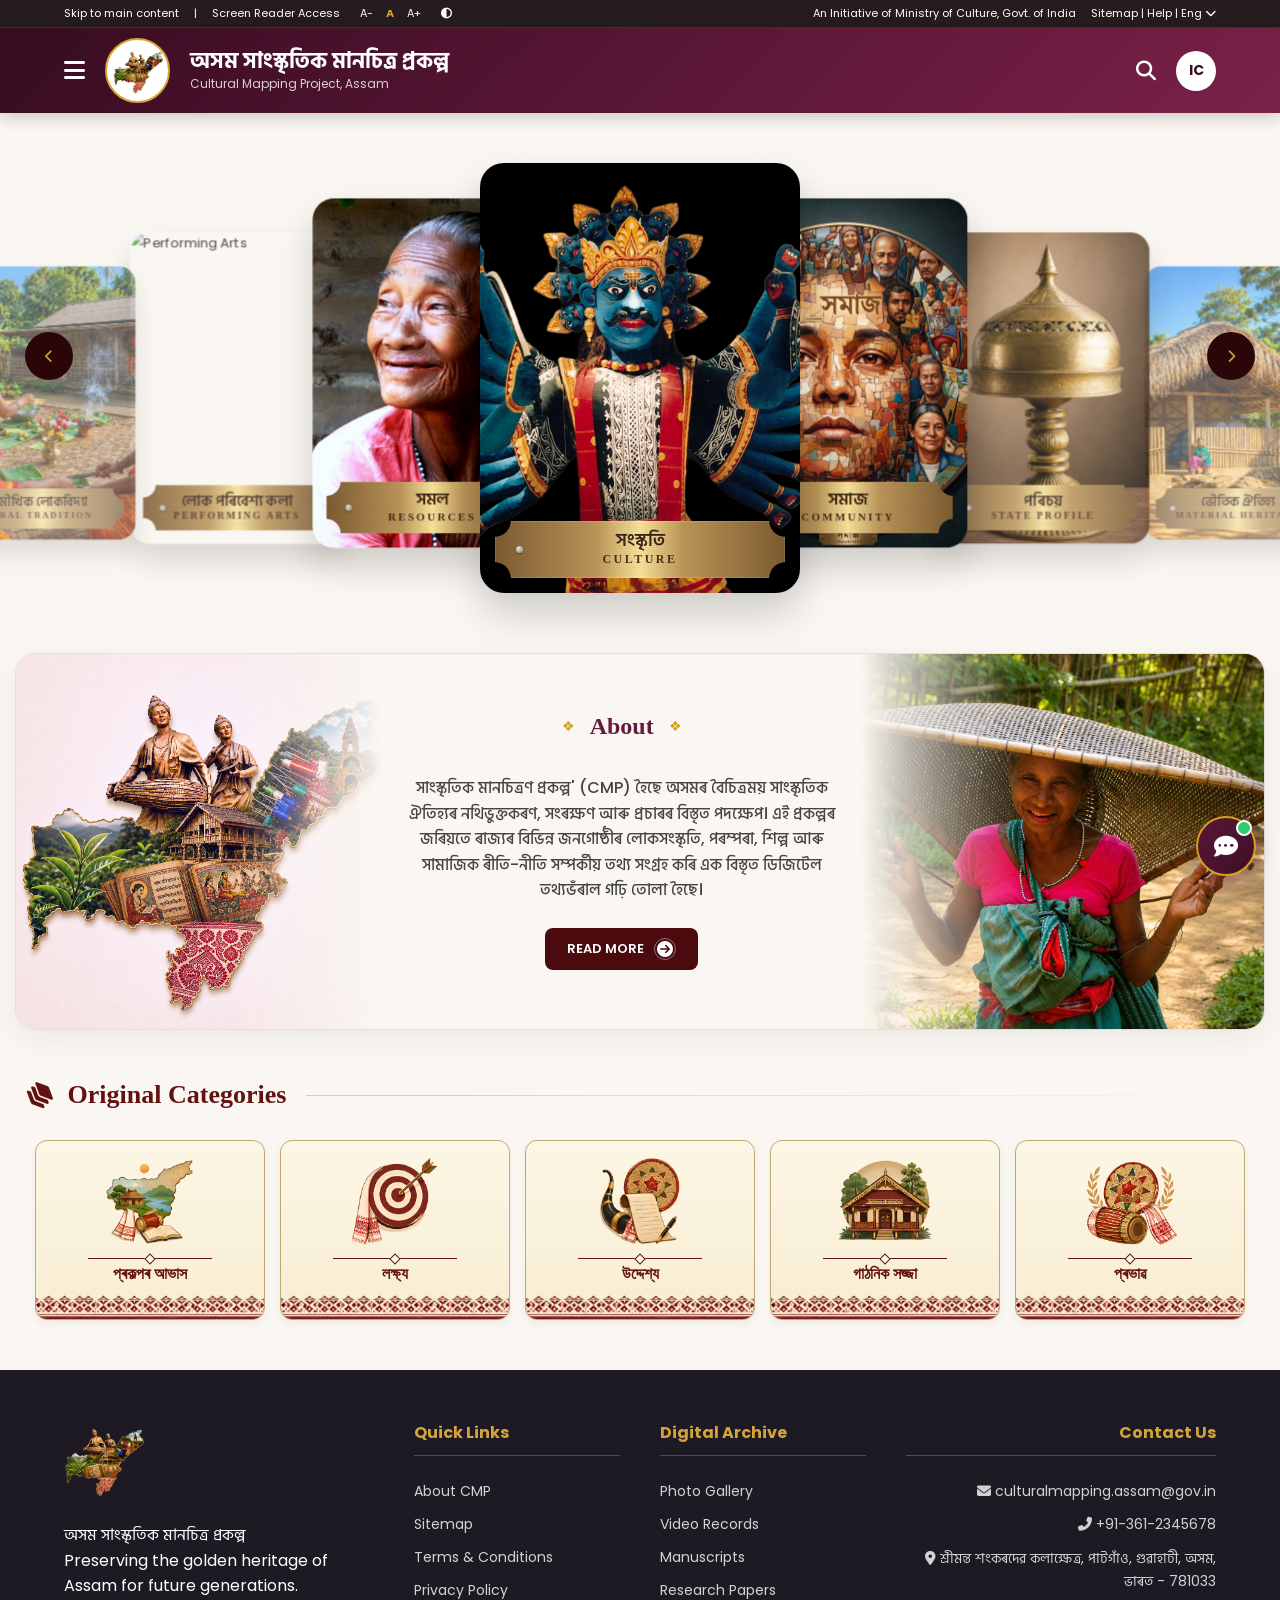
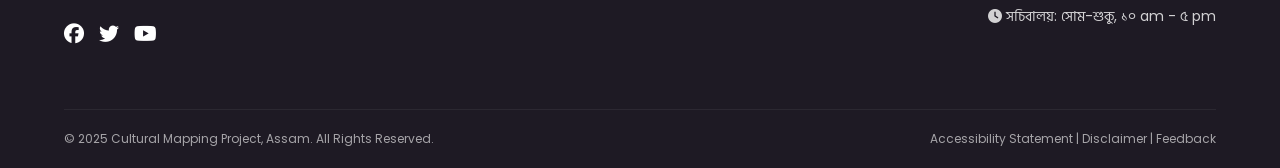
==== commit 4e2a06f4: "Himanxu 123" ====
--- a/index.html
+++ b/index.html
@@ -9,6 +9,8 @@
     <!-- Font Awesome 6 -->
     <link rel="stylesheet" href="https://cdnjs.cloudflare.com/ajax/libs/font-awesome/6.4.0/css/all.min.css">
     <link rel="stylesheet" href="assets/css/homepage-styles.css">
+    <!-- Chatbot widget styles -->
+    <link rel="stylesheet" href="assets/css/chatbot-widget.css">
 
     <!-- Google Fonts: Poppins & Hind Siliguri for Assamese -->
     <link href="https://fonts.googleapis.com/css2?family=Poppins:wght@400;500;600;700&family=Hind+Siliguri:wght@400;500;600;700&display=swap" rel="stylesheet">
@@ -52,57 +54,52 @@
             <div class="ic-badge">IC</div>
         </div>
     </header>
-    <!-- SECTION 3: Collapsible Navigation Menu -->
+    <!-- SECTION 3: Mega Menu Navigation -->
     <nav class="navbar-menu" id="navbarMenu">
         <div class="navbar-menu-inner">
-        
-            <div class="menu-close"><i class="fas fa-times"></i></div>
-
-         
-            <ul class="menu-list">
-            
-                <li class="menu-item">
-                    <a href="#" class="menu-link menu-parent">
-                        <span>সবিশেষ</span>
-                        <i class="fas fa-chevron-down toggle-icon"></i>
-                    </a>
-                    <ul class="submenu">
-                        <li><a href="#">প্ৰকল্পৰ আভাস</a></li>
-                        <li><a href="#">লক্ষ্য</a></li>
-                        <li><a href="#">উদ্দেশ্য</a></li>
+            <div class="mega-menu-topbar">
+                <h2 class="mega-menu-title">Menu</h2>
+                <div class="menu-close"><i class="fas fa-times"></i></div>
+            </div>
+
+            <div class="mega-menu-grid">
+
+                <div class="mega-menu-col">
+                    <div class="mega-menu-col-header">সবিশেষ</div>
+                    <ul class="mega-menu-list">
+                        <li><a href="category-details.html?cat=overview">প্ৰকল্পৰ আভাস</a></li>
+                        <li><a href="category-details.html?cat=goal">লক্ষ্য</a></li>
+                        <li><a href="category-details.html?cat=objective">উদ্দেশ্য</a></li>
                         <li><a href="team_members.html">গাঠনিক সজ্জা</a></li>
-                        <li><a href="#">প্ৰভাৱ</a></li>
+                        <li><a href="category-details.html?cat=impact">প্ৰভাৱ</a></li>
                     </ul>
-                </li>
-
-        
-                <li class="menu-item">
-                    <a href="#" class="menu-link">
-                        <span>ৰাজ্য পৰিচয়</span>
-                    </a>
-                </li>
-
-               
-                <li class="menu-item">
-                    <a href="#" class="menu-link menu-parent">
-                        <span>সমল</span>
-                        <i class="fas fa-chevron-down toggle-icon"></i>
-                    </a>
-                    <ul class="submenu">
+                </div>
+
+                <div class="mega-menu-col">
+                    <div class="mega-menu-col-header">ৰাজ্য পৰিচয়</div>
+                    <ul class="mega-menu-list">
+                        <li><a href="#">ৰাজ্য পৰিচয়</a></li>
+                    </ul>
+                </div>
+
+                <div class="mega-menu-col">
+                    <div class="mega-menu-col-header">সমল</div>
+                    <ul class="mega-menu-list">
                         <li><a href="#">সম্পদ ১</a></li>
                         <li><a href="#">সম্পদ ২</a></li>
                         <li><a href="#">সম্পদ ৩</a></li>
                         <li><a href="#">সম্পদ ৪</a></li>
                     </ul>
-                </li>
-
-              
-                <li class="menu-item">
-                    <a href="#" class="menu-link">
-                        <span>কৰ্মক্লাপ</span>
-                    </a>
-                </li>
-            </ul>
+                </div>
+
+                <div class="mega-menu-col">
+                    <div class="mega-menu-col-header">কৰ্মক্লাপ</div>
+                    <ul class="mega-menu-list">
+                        <li><a href="#">কৰ্মক্লাপ</a></li>
+                    </ul>
+                </div>
+
+            </div>
         </div>
     </nav>
 
@@ -221,69 +218,6 @@
         <div class="right-side-img"></div>
     </div>
 
-    <!-- <section class="cmp-unified-about">
-
-       
-        <div class="side-img left-side-img"></div>
-
-        
-        <div class="content-wrap">
-
-          
-            <div class="about-text-col">
-                <div class="cmp-title-row">
-                    <span>❖</span>
-                    <h3>About Project</h3>
-                    <span>❖</span>
-                </div>
-                <p>
-                    সাংস্কৃতিক মানচিত্ৰণ প্ৰকল্প' (CMP) হৈছে অসমৰ বৈচিত্ৰময় সাংস্কৃতিক ঐতিহ্যৰ নথিভুক্তকৰণ, সংৰক্ষণ আৰু
-                    প্ৰচাৰৰ বিস্তৃত পদক্ষেপ। এই প্ৰকল্পৰ জৰিয়তে ৰাজ্যৰ বিভিন্ন জনগোষ্ঠীৰ লোকসংস্কৃতি, পৰম্পৰা, শিল্প
-                    আৰু সামাজিক ৰীতি-নীতি সম্পৰ্কীয় তথ্য সংগ্ৰহ কৰি এক বিস্তৃত ডিজিটেল তথ্যভঁৰাল গঢ়ি তোলা হৈছে।
-                </p>
-                <a href="#" class="btn-read-more">
-                    Know More <i class="fas fa-arrow-circle-right"></i>
-                </a>
-            </div>
-
-           
-            <div class="about-grid-col">
-                <div class="cmp-title-row">
-                    <span>❖</span>
-                    <h3>Explore Assam Heritage</h3>
-                    <span>❖</span>
-                </div>
-
-                <div class="heritage-grid">
-                    <div class="heritage-item">
-                        <i class="fas fa-drum"></i>
-                        <h4>Oral Traditions</h4>
-                        <p>Folk songs & legends</p>
-                    </div>
-                    <div class="heritage-item">
-                        <i class="fas fa-users"></i>
-                        <h4>Community Life</h4>
-                        <p>Customs & beliefs</p>
-                    </div>
-                    <div class="heritage-item">
-                        <i class="fas fa-feather"></i>
-                        <h4>Art & Crafts</h4>
-                        <p>Traditional weaving</p>
-                    </div>
-                    <div class="heritage-item">
-                        <i class="fas fa-landmark"></i>
-                        <h4>Heritage Sites</h4>
-                        <p>Sacred monuments</p>
-                    </div>
-                </div>
-            </div>
-
-        </div>
-
-
-    </section> -->
-
-
     <!-- SECTION: Categories -->
 
     <section class="categories-section">
@@ -294,35 +228,35 @@
         </div>
 
         <div class="category-grid">
-            <a href="#" class="cat-card" data-en="Project Overview" data-details="This is the detailed description for the Project Overview phase.">
+            <a href="#" class="cat-card" data-cat="overview" data-en="Project Overview" data-details="Lorem ipsum dolor sit amet, consectetur adipiscing elit. Sed do eiusmod tempor incididunt ut labore et dolore magna aliqua. Ut enim ad minim veniam, quis nostrud exercitation ullamco laboris.">
                 <div class="card-illustration" style="background-image: url('assets/cat-overview.png');"></div>
                 <div class="card-divider"></div>
                 <div class="as-text">প্ৰকল্পৰ আভাস</div>
                 <div class="bottom-pattern"></div>
             </a>
 
-            <a href="#" class="cat-card" data-en="Goal" data-details="This is the detailed description for the Goal phase.">
+            <a href="#" class="cat-card" data-cat="goal" data-en="Goal" data-details="Lorem ipsum dolor sit amet, consectetur adipiscing elit. Sed do eiusmod tempor incididunt ut labore et dolore magna aliqua. Ut enim ad minim veniam, quis nostrud exercitation ullamco laboris.">
                 <div class="card-illustration" style="background-image: url('assets/cat-goal.png');"></div>
                 <div class="card-divider"></div>
                 <div class="as-text">লক্ষ্য</div>
                 <div class="bottom-pattern"></div>
             </a>
 
-            <a href="#" class="cat-card" data-en="Objective" data-details="This is the detailed description for the Objective phase.">
+            <a href="#" class="cat-card" data-cat="objective" data-en="Objective" data-details="Lorem ipsum dolor sit amet, consectetur adipiscing elit. Sed do eiusmod tempor incididunt ut labore et dolore magna aliqua. Ut enim ad minim veniam, quis nostrud exercitation ullamco laboris.">
                 <div class="card-illustration" style="background-image: url('assets/cat-objective.png');"></div>
                 <div class="card-divider"></div>
                 <div class="as-text">উদ্দেশ্য</div>
                 <div class="bottom-pattern"></div>
             </a>
 
-            <a href="#" class="cat-card" data-en="Structural Layout" data-details="This is the detailed description for the Structural Layout phase.">
+            <a href="#" class="cat-card" data-cat="structural" data-en="Structural Layout" data-details="Lorem ipsum dolor sit amet, consectetur adipiscing elit. Sed do eiusmod tempor incididunt ut labore et dolore magna aliqua. Ut enim ad minim veniam, quis nostrud exercitation ullamco laboris.">
                 <div class="card-illustration" style="background-image: url('assets/cat-structural.png');"></div>
                 <div class="card-divider"></div>
                 <div class="as-text">গাঠনিক সজ্জা</div>
                 <div class="bottom-pattern"></div>
             </a>
 
-            <a href="#" class="cat-card" data-en="Impact" data-details="This is the detailed description for the Impact phase.">
+            <a href="#" class="cat-card" data-cat="impact" data-en="Impact" data-details="Lorem ipsum dolor sit amet, consectetur adipiscing elit. Sed do eiusmod tempor incididunt ut labore et dolore magna aliqua. Ut enim ad minim veniam, quis nostrud exercitation ullamco laboris.">
                 <div class="card-illustration" style="background-image: url('assets/cat-impact.png');"></div>
                 <div class="card-divider"></div>
                 <div class="as-text">প্ৰভাৱ</div>
@@ -342,47 +276,14 @@
             </div>
             <div class="cat-modal-body">
                 <p id="modalDetails"></p>
+                <a href="category-details.html" id="modalReadMore" class="btn-read-more">
+                    Read More <i class="fas fa-arrow-circle-right"></i>
+                </a>
             </div>
             <div class="bottom-pattern"></div>
         </div>
     </div>
 
-    <!-- SECTION 11: News & Events -->
-    <!-- <section class="section-padding">
-        <div class="news-events-grid">
-            <div>
-                <h4 style="margin-bottom: 25px;"><i class="far fa-newspaper"></i> News & Updates</h4>
-                <div class="news-card">
-                    <img src="https://placehold.co/100x80/5A1737/white?text=Bihu" alt="News">
-                    <div>
-                        <h5>Rongali Bihu Celebration</h5><small>12 Apr 2025</small>
-                    </div>
-                </div>
-                <div class="news-card">
-                    <img src="https://placehold.co/100x80/5A1737/white?text=Music" alt="News">
-                    <div>
-                        <h5>Folk Music Workshop</h5><small>21 Mar 2025</small>
-                    </div>
-                </div>
-            </div>
-            <div>
-                <h4 style="margin-bottom: 25px;"><i class="far fa-calendar-alt"></i> Upcoming Events</h4>
-                <div class="event-item">
-                    <p class="event-date">14 MAY</p>
-                    <h5>Community Heritage Meet</h5>
-                    <small>Majuli, Assam</small>
-                </div>
-                <div class="event-item">
-                    <p class="event-date">22 JUN</p>
-                    <h5>Boro Traditional Dance Fest</h5>
-                    <small>Kokrajhar</small>
-                </div>
-            </div>
-            <div style="text-align: center;">
-                <img src="assets/jappi.jpg" style="width: 200px; opacity: 0.8;" alt="Mandala">
-            </div>
-        </div>
-    </section> -->
     <!-- =====================================
      ABOUT PROJECT MODAL
 ====================================== -->
@@ -515,29 +416,14 @@
         </div>
     </footer>
 
-    <!-- Modal category -->
-    <div id="categoryModal" class="cat-modal-overlay">
-        <div class="cat-modal-box">            
-            <div class="cat-modal-header">
-                <h3 id="modalHeadingAs" class="as-text"></h3>
-                <div class="card-divider"></div>
-                <h4 id="modalHeadingEn" class="en-text"></h4>
-            </div>
-            
-            <div class="cat-modal-body">
-                <p id="modalDetails"></p>
-            </div>
-            
-            <div class="bottom-pattern"></div>
-        </div>
-    </div>
-
 </body>
 
 <!-- JS -->
 <script src="assets/js/menu.js"></script>
 <script src="assets/js/slider.js"></script>
 <script src="assets/js/modal.js"></script>
+<!-- Chatbot widget (dummy Q&A, no backend) -->
+<script src="assets/js/chatbot-widget.js"></script>
 
 
 <script>
--- a/assets/css/homepage-styles.css
+++ b/assets/css/homepage-styles.css
@@ -1178,19 +1178,23 @@
 @media (max-width: 600px) { .as-cat-grid { grid-template-columns: 1fr; } }
 .title-img { width: 50px; }
 
-/* ===== NAVIGATION MENU STYLES ===== */
+/* ===== NAVIGATION MENU STYLES (Mega Menu) ===== */
+/* This is a hamburger-driven dropdown panel, not a modal dialog: menu.js sets
+   `top`/`height` inline so it always starts right below the header's actual
+   rendered height (the header's height isn't fixed, so this is done in JS
+   instead of guessed with a magic padding number), then slides open/closed
+   edge-to-edge. The values below are just a fallback before JS runs. */
 .navbar-menu {
     display: none;
     position: fixed;
-    top: 0;
+    top: 70px;
     left: 0;
     width: 100%;
-    height: 100%; /* Overrides 100vh redundant property */
-    background-color: rgba(0, 0, 0, 0.5);
-    z-index: 9999; /* Overrides earlier 999 */
-    animation: fadeIn 0.3s ease-in-out;
-}
-.navbar-menu.active { display: flex; }
+    height: calc(100% - 70px);
+    background-color: rgba(0, 0, 0, 0.25);
+    z-index: 950;
+}
+.navbar-menu.active { display: block; animation: fadeIn 0.2s ease-in-out; }
 
 @keyframes fadeIn {
     from { opacity: 0; }
@@ -1198,98 +1202,114 @@
 }
 
 .navbar-menu-inner {
-    position: relative;
-    width: 280px;
-    height: 100vh;
-    background-color: #5A1737;
+    width: 100%;
+    max-height: 100%;
     overflow-y: auto;
-    animation: slideIn 0.3s ease-in-out;
-    box-shadow: 2px 0 10px rgba(0, 0, 0, 0.3);
-    z-index: 10000;
-}
-
-@keyframes slideIn {
-    from { transform: translateX(-100%); }
-    to { transform: translateX(0); }
+    background-color: var(--warm-ivory);
+    box-shadow: 0 12px 30px rgba(0, 0, 0, 0.25);
+    padding: 25px 5% 35px;
+    transform-origin: top;
+    animation: menuSlideDown 0.25s ease-in-out;
+}
+
+@keyframes menuSlideDown {
+    from { opacity: 0; transform: scaleY(0.96); }
+    to { opacity: 1; transform: scaleY(1); }
+}
+
+.mega-menu-topbar {
+    display: flex;
+    align-items: center;
+    justify-content: space-between;
+    margin-bottom: 25px;
+    padding-bottom: 18px;
+    border-bottom: 2px solid var(--border-tan);
+}
+
+.mega-menu-title {
+    font-family: 'Hind Siliguri', sans-serif;
+    font-size: 22px;
+    font-weight: 700;
+    color: var(--maroon);
 }
 
 .menu-close {
-    padding: 20px;
-    text-align: right;
+    width: 38px;
+    height: 38px;
+    flex-shrink: 0;
+    border-radius: 50%;
+    display: flex;
+    align-items: center;
+    justify-content: center;
+    background: var(--maroon);
+    color: #fff;
+    font-size: 18px;
     cursor: pointer;
+    transition: 0.25s ease;
+}
+.menu-close:hover { background: var(--maroon-dark); transform: rotate(90deg); }
+
+.mega-menu-grid {
+    display: grid;
+    grid-template-columns: repeat(auto-fit, minmax(220px, 1fr));
+    gap: 22px;
+}
+
+.mega-menu-col {
+    background: #fff;
+    border: 1px solid var(--border-tan);
+    border-radius: 10px;
+    overflow: hidden;
+    box-shadow: 0 4px 14px rgba(0, 0, 0, 0.05);
+}
+
+.mega-menu-col-header {
+    background: var(--maroon);
     color: #fff;
-    font-size: 24px;
-    border-bottom: 1px solid rgba(255, 255, 255, 0.2);
-}
-.menu-close:hover { background-color: rgba(255, 255, 255, 0.1); }
-.menu-list { list-style: none; padding: 0; margin: 0; }
-.menu-item { border-bottom: 1px solid rgba(255, 255, 255, 0.1); }
-.menu-link {
-    display: flex;
-    justify-content: space-between;
-    align-items: center;
-    padding: 16px 20px;
-    color: #fff;
+    font-weight: 700;
+    font-size: 15px;
+    padding: 14px 18px;
+    font-family: 'Hind Siliguri', sans-serif;
+}
+
+.mega-menu-list {
+    list-style: none;
+    padding: 0;
+    margin: 0;
+}
+
+.mega-menu-list li a {
+    display: block;
+    padding: 13px 18px;
+    color: var(--text-dark);
     text-decoration: none;
-    font-weight: 500;
-    transition: background-color 0.3s ease;
-    cursor: pointer;
-}
-.menu-link:hover { background-color: rgba(255, 255, 255, 0.1); }
-.menu-link span:first-child {
+    font-size: 14.5px;
     font-family: 'Hind Siliguri', sans-serif;
-    font-size: 16px;
-    display: flex;
-    flex-direction: column;
-}
+    border-bottom: 1px solid var(--border-tan);
+    transition: 0.2s ease;
+}
+.mega-menu-list li:last-child a { border-bottom: none; }
+.mega-menu-list li a:hover {
+    background: var(--bg-cream);
+    color: var(--maroon);
+    padding-left: 24px;
+}
+
 .en-text {
     font-family: 'Poppins', sans-serif;
     font-size: 12px;
     opacity: 0.8;
     margin-top: 2px;
 }
-.toggle-icon { font-size: 12px; transition: transform 0.3s ease; }
-.toggle-icon.active { transform: rotate(180deg); }
-.submenu {
-    display: none;
-    list-style: none;
-    padding: 0;
-    margin: 0;
-    background-color: rgba(0, 0, 0, 0.2);
-    max-height: 0;
-    overflow: hidden;
-    transition: max-height 0.3s ease;
-}
-.submenu.active { display: block; max-height: 500px; }
-.submenu li { border-bottom: 1px solid rgba(255, 255, 255, 0.05); }
-.submenu li a {
-    display: block;
-    padding: 12px 20px;
-    padding-left: 40px;
-    color: rgba(255, 255, 255, 0.85);
-    text-decoration: none;
-    font-size: 14px;
-    font-family: 'Hind Siliguri', sans-serif;
-    transition: all 0.3s ease;
-}
-.submenu li a:hover {
-    padding-left: 50px;
-    color: #fff;
-    background-color: rgba(255, 255, 255, 0.05);
-}
-
-.navbar-menu::before {
-    content: '';
-    position: absolute;
-    top: 0;
-    right: 0;
-    width: calc(100% - 280px);
-    height: 100%;
-    cursor: pointer;
-} 
-
-@media (max-width: 768px) { .navbar-menu-inner { width: 250px; } }
-@media (max-width: 480px) { .navbar-menu-inner { width: 100%; } }
+
+@media (max-width: 768px) {
+    .navbar-menu { padding: 25px 15px; }
+    .navbar-menu-inner { padding: 22px 20px 30px; }
+}
+
+@media (max-width: 600px) {
+    .mega-menu-grid { grid-template-columns: 1fr; }
+}
 
 
 /* Tiwa Sanskriti Page Style */
--- a/assets/css/chatbot-widget.css
+++ b/assets/css/chatbot-widget.css
@@ -0,0 +1,255 @@
+/* =====================================================
+   CMP Chatbot Widget — styles
+   Drop this file at: assets/css/chatbot-widget.css
+   ===================================================== */
+
+:root{
+    --cmp-chat-primary:#5A1737;
+    --cmp-chat-primary-dark:#3d0f26;
+    --cmp-chat-accent:#D4A017;
+    --cmp-chat-bg:#ffffff;
+    --cmp-chat-bot-bubble:#f3e9ed;
+    --cmp-chat-user-bubble:#5A1737;
+    --cmp-chat-text:#2b2b2b;
+}
+
+/* Floating launcher button */
+.cmp-chat-launcher{
+    position:fixed;
+    right:24px;
+    bottom:24px;
+    width:60px;
+    height:60px;
+    border-radius:50%;
+    background:linear-gradient(135deg, var(--cmp-chat-primary), var(--cmp-chat-primary-dark));
+    box-shadow:0 6px 18px rgba(90,23,55,0.45);
+    display:flex;
+    align-items:center;
+    justify-content:center;
+    cursor:pointer;
+    z-index:9998;
+    border:2px solid var(--cmp-chat-accent);
+    transition:transform .2s ease, box-shadow .2s ease;
+}
+.cmp-chat-launcher:hover{
+    transform:scale(1.07);
+    box-shadow:0 8px 22px rgba(90,23,55,0.55);
+}
+.cmp-chat-launcher i{
+    color:#fff;
+    font-size:24px;
+}
+.cmp-chat-launcher .cmp-chat-close-icon{ display:none; }
+.cmp-chat-launcher.open .cmp-chat-chat-icon{ display:none; }
+.cmp-chat-launcher.open .cmp-chat-close-icon{ display:inline-block; }
+
+/* Little pulse badge to draw attention */
+.cmp-chat-launcher::after{
+    content:"";
+    position:absolute;
+    top:2px;
+    right:2px;
+    width:12px;
+    height:12px;
+    background:#2ecc71;
+    border-radius:50%;
+    border:2px solid #fff;
+}
+
+/* Chat window panel */
+.cmp-chat-window{
+    position:fixed;
+    right:24px;
+    bottom:96px;
+    width:340px;
+    max-width:calc(100vw - 32px);
+    height:460px;
+    max-height:calc(100vh - 140px);
+    background:var(--cmp-chat-bg);
+    border-radius:14px;
+    box-shadow:0 12px 40px rgba(0,0,0,0.25);
+    display:flex;
+    flex-direction:column;
+    overflow:hidden;
+    z-index:9999;
+    font-family:'Hind Siliguri','Poppins',sans-serif;
+    opacity:0;
+    transform:translateY(16px) scale(0.98);
+    pointer-events:none;
+    transition:opacity .18s ease, transform .18s ease;
+}
+.cmp-chat-window.active{
+    opacity:1;
+    transform:translateY(0) scale(1);
+    pointer-events:auto;
+}
+
+.cmp-chat-header{
+    background:linear-gradient(135deg, var(--cmp-chat-primary), var(--cmp-chat-primary-dark));
+    color:#fff;
+    padding:14px 16px;
+    display:flex;
+    align-items:center;
+    gap:10px;
+}
+.cmp-chat-header .cmp-chat-avatar{
+    width:36px;
+    height:36px;
+    border-radius:50%;
+    background:rgba(255,255,255,0.15);
+    display:flex;
+    align-items:center;
+    justify-content:center;
+    flex-shrink:0;
+}
+.cmp-chat-header .cmp-chat-avatar i{ font-size:18px; }
+.cmp-chat-header-text{ line-height:1.25; flex:1; }
+.cmp-chat-header-text .cmp-chat-title{ font-weight:600; font-size:14.5px; }
+.cmp-chat-header-text .cmp-chat-subtitle{ font-size:11.5px; opacity:0.85; }
+.cmp-chat-header-close{
+    cursor:pointer;
+    font-size:18px;
+    opacity:0.85;
+    padding:4px;
+}
+.cmp-chat-header-close:hover{ opacity:1; }
+
+.cmp-chat-body{
+    flex:1;
+    padding:14px;
+    overflow-y:auto;
+    background:#fbf7f8;
+    display:flex;
+    flex-direction:column;
+    gap:10px;
+}
+.cmp-chat-body::-webkit-scrollbar{ width:6px; }
+.cmp-chat-body::-webkit-scrollbar-thumb{ background:#d9c3cb; border-radius:3px; }
+
+.cmp-chat-msg{
+    max-width:82%;
+    padding:9px 13px;
+    border-radius:14px;
+    font-size:13.5px;
+    line-height:1.5;
+    word-wrap:break-word;
+    animation:cmpChatFadeIn .18s ease;
+}
+@keyframes cmpChatFadeIn{
+    from{ opacity:0; transform:translateY(4px); }
+    to{ opacity:1; transform:translateY(0); }
+}
+.cmp-chat-msg.bot{
+    align-self:flex-start;
+    background:var(--cmp-chat-bot-bubble);
+    color:var(--cmp-chat-text);
+    border-bottom-left-radius:4px;
+}
+.cmp-chat-msg.user{
+    align-self:flex-end;
+    background:var(--cmp-chat-user-bubble);
+    color:#fff;
+    border-bottom-right-radius:4px;
+}
+
+.cmp-chat-typing{
+    align-self:flex-start;
+    background:var(--cmp-chat-bot-bubble);
+    padding:10px 14px;
+    border-radius:14px;
+    border-bottom-left-radius:4px;
+    display:flex;
+    gap:4px;
+}
+.cmp-chat-typing span{
+    width:6px;
+    height:6px;
+    border-radius:50%;
+    background:#9a6b7a;
+    display:inline-block;
+    animation:cmpChatTyping 1s infinite ease-in-out;
+}
+.cmp-chat-typing span:nth-child(2){ animation-delay:.15s; }
+.cmp-chat-typing span:nth-child(3){ animation-delay:.3s; }
+@keyframes cmpChatTyping{
+    0%,60%,100%{ transform:translateY(0); opacity:0.5; }
+    30%{ transform:translateY(-4px); opacity:1; }
+}
+
+/* Quick reply chips */
+.cmp-chat-quick-replies{
+    display:flex;
+    flex-wrap:wrap;
+    gap:6px;
+    padding:0 14px 10px;
+    background:#fbf7f8;
+}
+.cmp-chat-chip{
+    border:1px solid var(--cmp-chat-primary);
+    color:var(--cmp-chat-primary);
+    background:#fff;
+    padding:6px 11px;
+    border-radius:16px;
+    font-size:12px;
+    cursor:pointer;
+    transition:background .15s ease, color .15s ease;
+    font-family:'Hind Siliguri','Poppins',sans-serif;
+}
+.cmp-chat-chip:hover{
+    background:var(--cmp-chat-primary);
+    color:#fff;
+}
+
+.cmp-chat-input-row{
+    display:flex;
+    align-items:center;
+    gap:8px;
+    padding:10px 12px;
+    border-top:1px solid #eee;
+    background:#fff;
+}
+.cmp-chat-input-row input{
+    flex:1;
+    border:1px solid #ddd;
+    border-radius:20px;
+    padding:9px 14px;
+    font-size:13.5px;
+    outline:none;
+    font-family:'Hind Siliguri','Poppins',sans-serif;
+}
+.cmp-chat-input-row input:focus{
+    border-color:var(--cmp-chat-primary);
+}
+.cmp-chat-send-btn{
+    width:36px;
+    height:36px;
+    border-radius:50%;
+    background:var(--cmp-chat-primary);
+    color:#fff;
+    border:none;
+    display:flex;
+    align-items:center;
+    justify-content:center;
+    cursor:pointer;
+    flex-shrink:0;
+    transition:background .15s ease;
+}
+.cmp-chat-send-btn:hover{ background:var(--cmp-chat-primary-dark); }
+
+.cmp-chat-footer-note{
+    font-size:10px;
+    text-align:center;
+    color:#999;
+    padding:4px 0 8px;
+    background:#fff;
+}
+
+@media (max-width:480px){
+    .cmp-chat-window{
+        right:12px;
+        left:12px;
+        width:auto;
+        bottom:88px;
+    }
+    .cmp-chat-launcher{ right:16px; bottom:16px; }
+}
